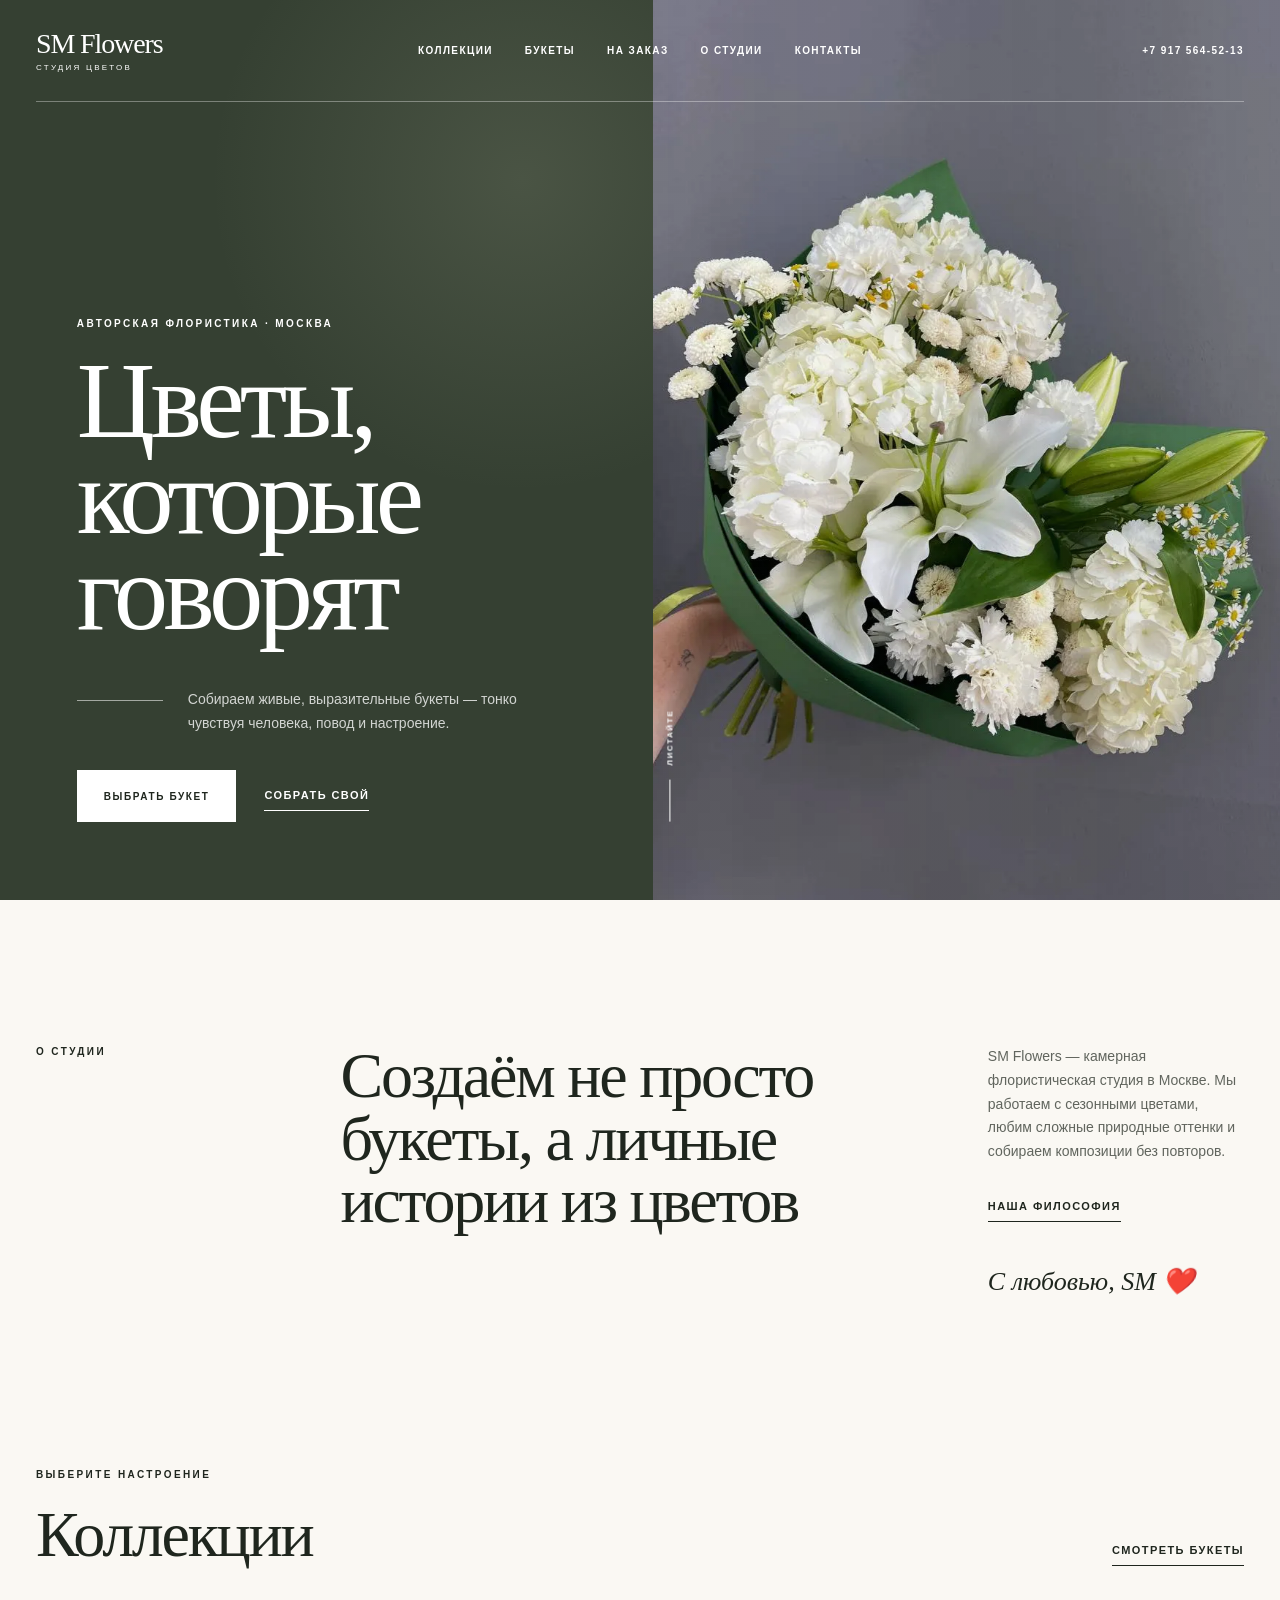
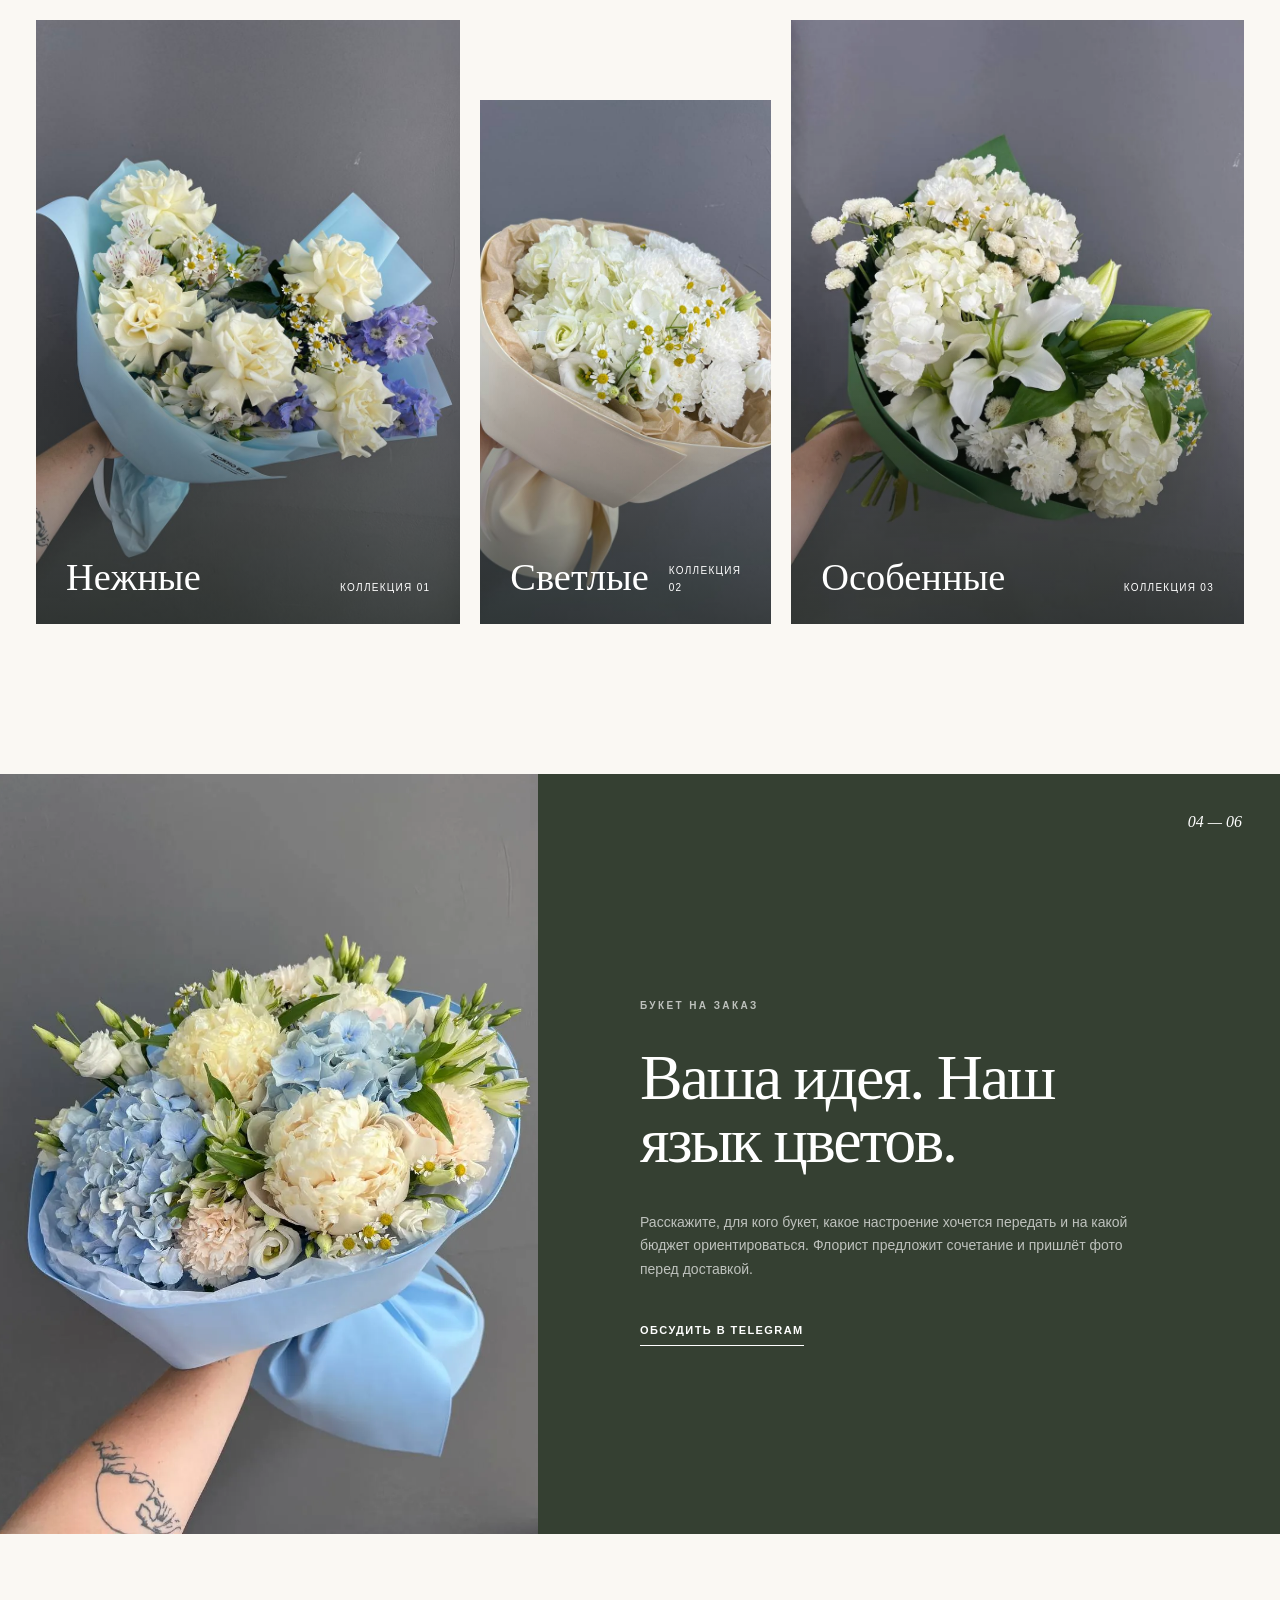
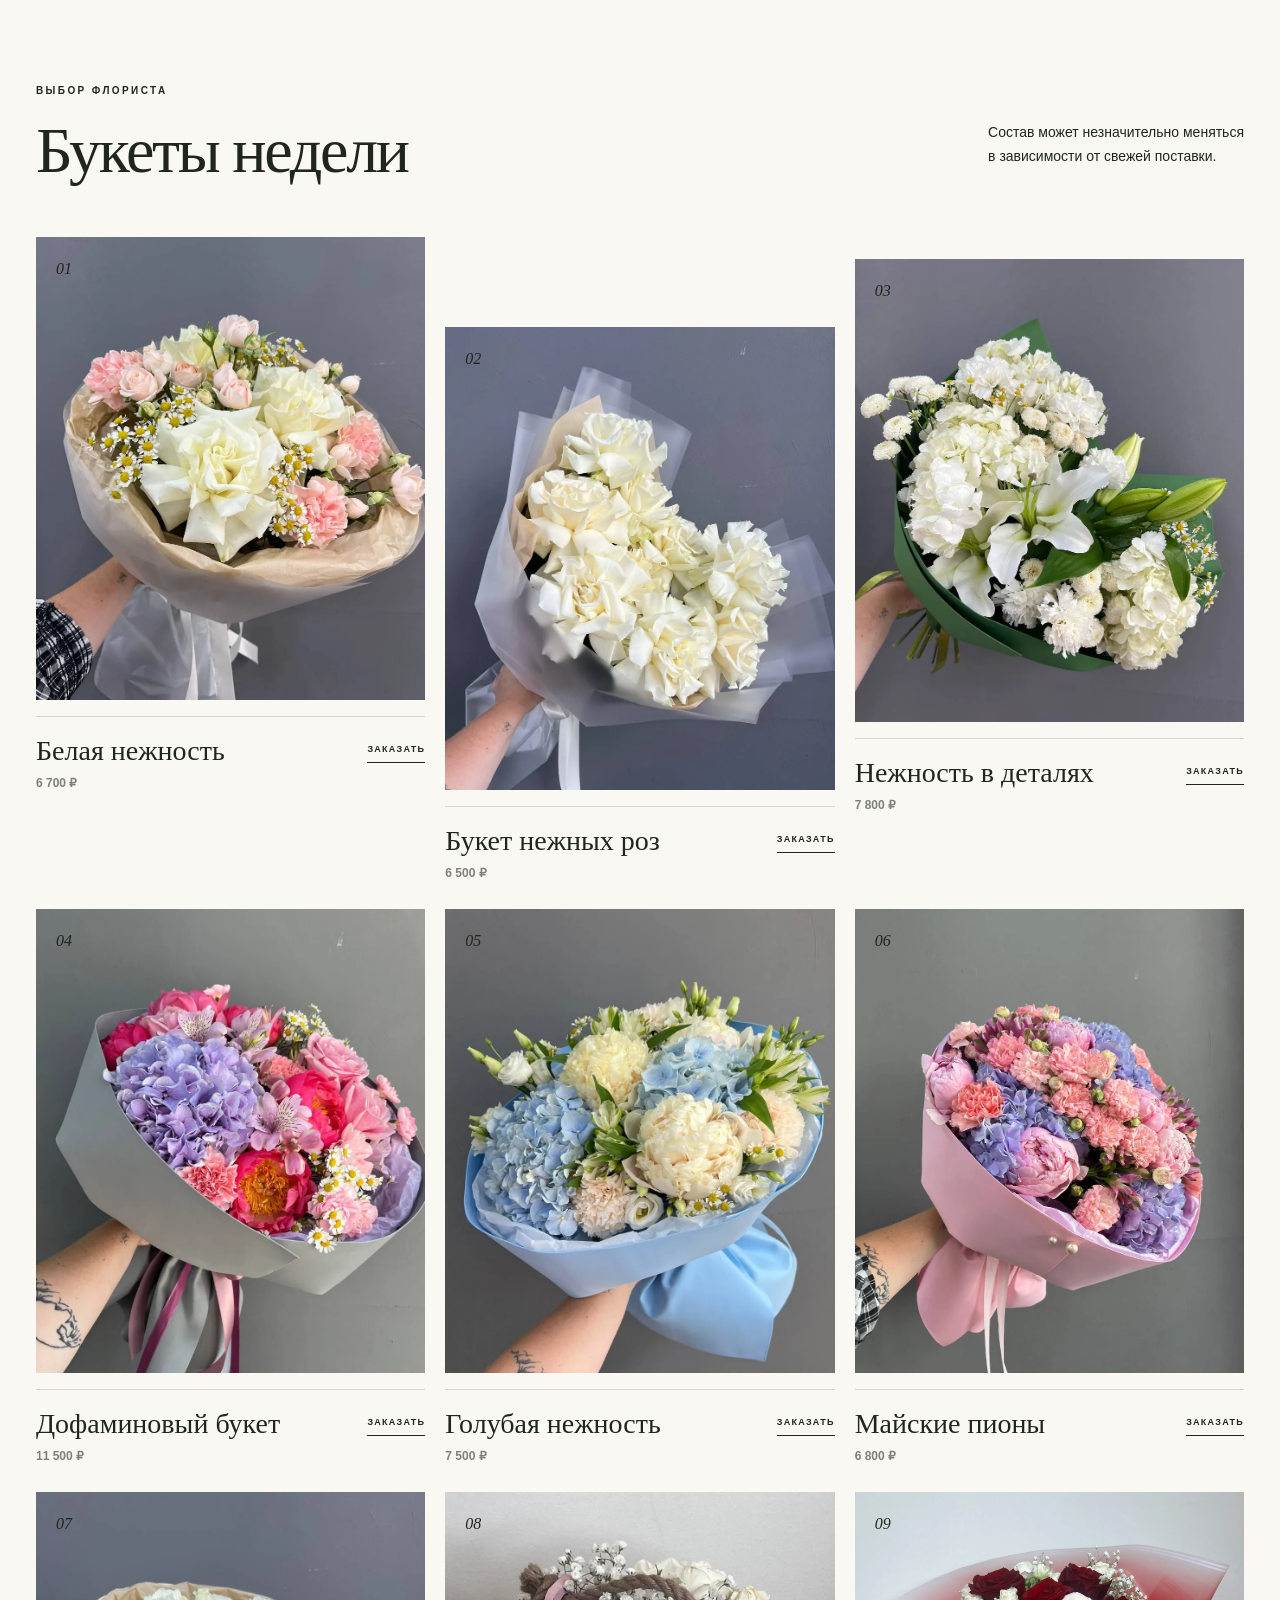
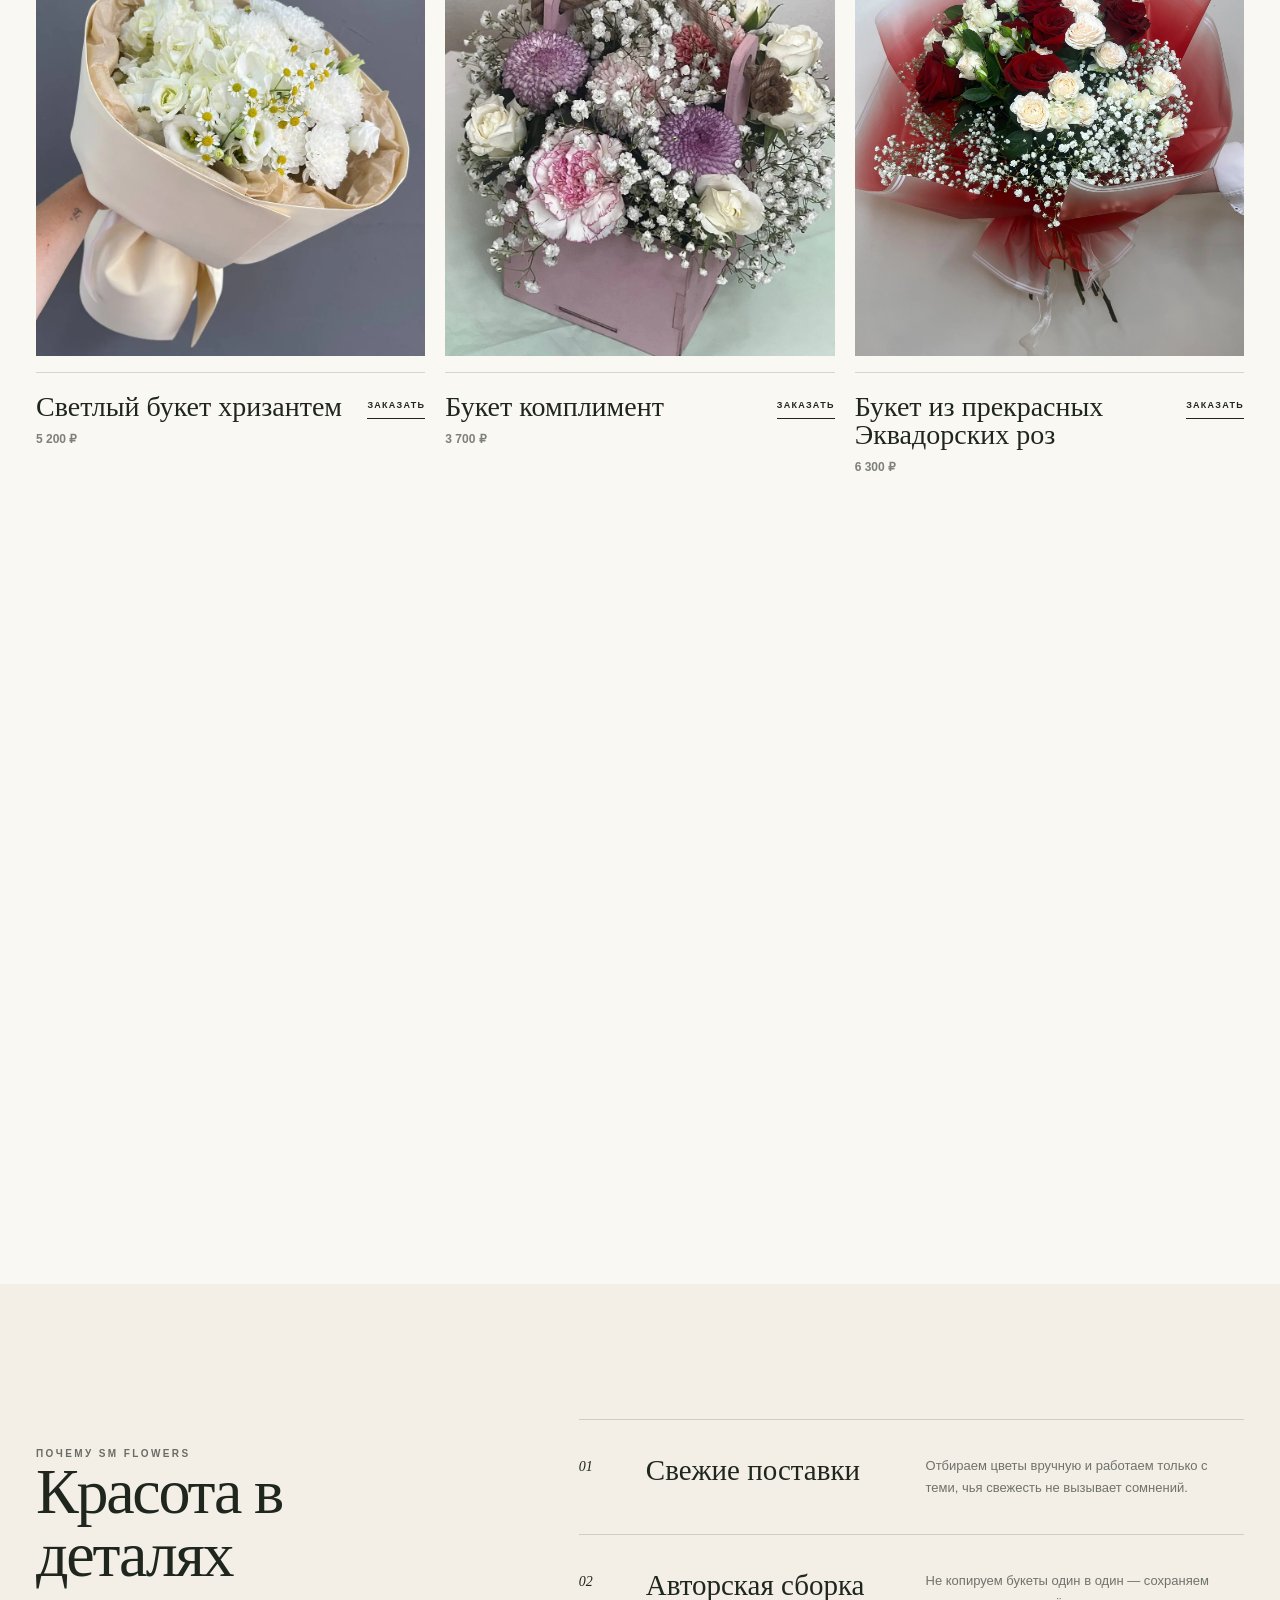
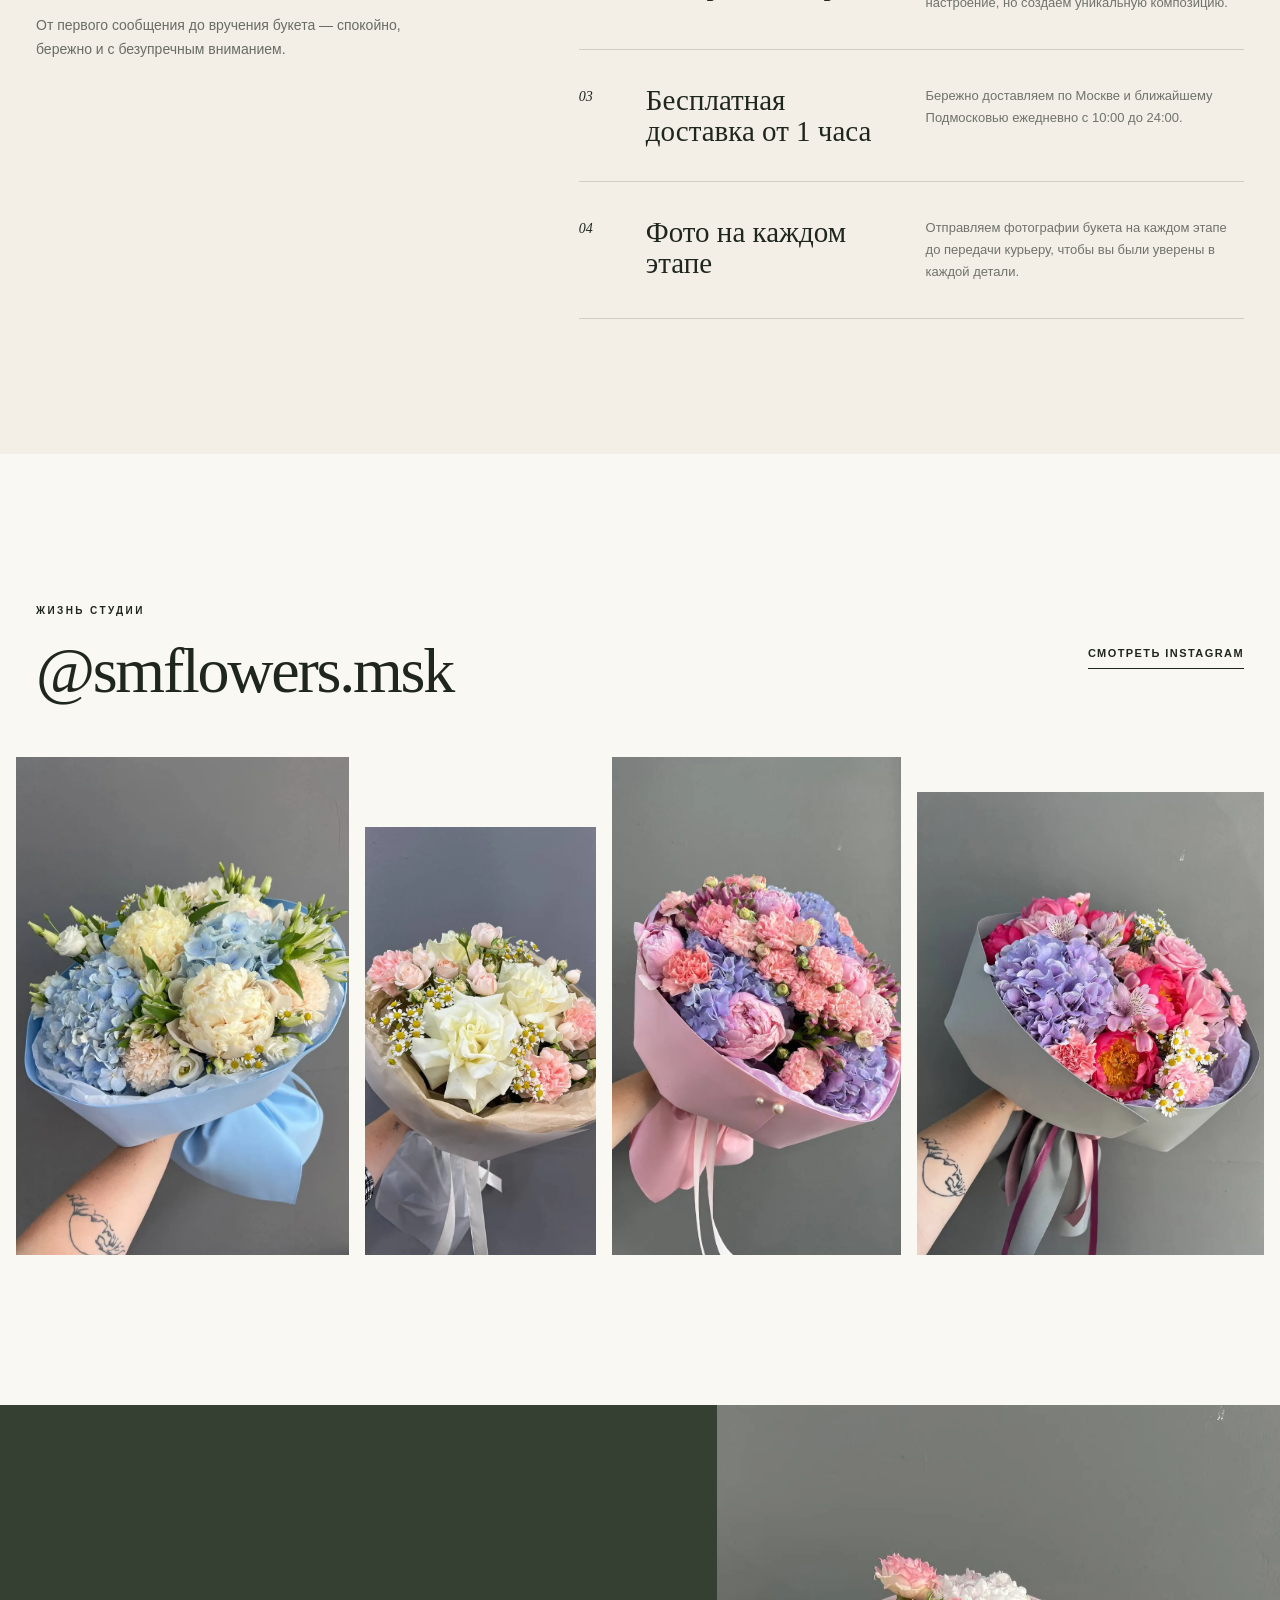
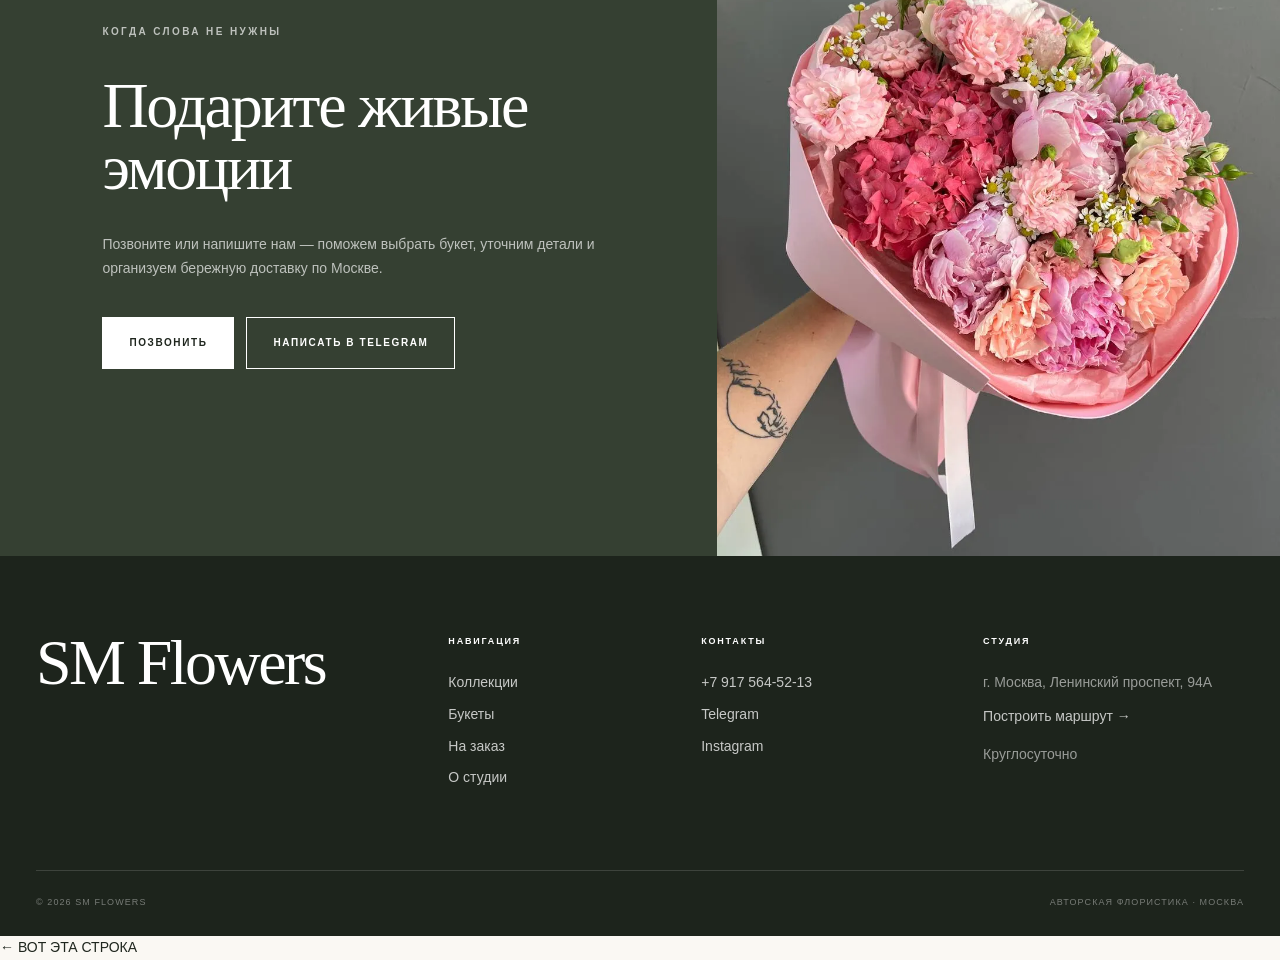
==== index.html @ 68430a7c "tg add" ====
<html lang="ru">
<head>
    <meta charset="utf-8">
    <meta name="viewport" content="width=device-width, initial-scale=1">
    <meta name="theme-color" content="#f3efe7">
    <title>SM Flowers — авторская флористика в Москве</title>
    <link rel="icon"
          href="data:image/svg+xml,%3Csvg xmlns=%27http://www.w3.org/2000/svg%27 viewBox=%270 0 64 64%27%3E%3Crect width=%2764%27 height=%2764%27 rx=%2712%27 fill=%27%23354032%27/%3E%3Ctext x=%2732%27 y=%2743%27 text-anchor=%27middle%27 font-size=%2734%27 fill=%27white%27%3ES%3C/text%3E%3C/svg%3E">
    <meta name="description"
          content="SM Flowers — студия авторской флористики в Москве. Букеты из свежих цветов, композиции на заказ и бережная доставка.">
    <style>
        :root {
            --ink: #1f261e;
            --olive: #55614c;
            --olive-dark: #354032;
            --sage: #a9af96;
            --paper: #f3efe7;
            --paper-light: #faf8f3;
            --blush: #d9c6bd;
            --line: rgba(31, 38, 30, .17);
            --serif: "Cormorant Garamond", Georgia, serif;
            --sans: "Manrope", "Helvetica Neue", sans-serif;
        }

        * {
            box-sizing: border-box
        }

        html {
            scroll-behavior: smooth
        }

        body {
            margin: 0;
            color: var(--ink);
            background: var(--paper-light);
            font: 400 14px/1.7 var(--sans);
            -webkit-font-smoothing: antialiased
        }

        body.menu-open, body.modal-open {
            overflow: hidden
        }

        img {
            display: block;
            max-width: 100%
        }

        a {
            color: inherit
        }

        button, a {
            -webkit-tap-highlight-color: transparent
        }

        button {
            font: inherit
        }

        :focus-visible {
            outline: 2px solid var(--olive);
            outline-offset: 4px
        }

        .eyebrow {
            margin: 0 0 22px;
            font-size: 10px;
            font-weight: 600;
            letter-spacing: .24em;
            line-height: 1.4;
            text-transform: uppercase
        }

        .display {
            margin: 0;
            font-family: var(--serif);
            font-size: clamp(48px, 6.5vw, 96px);
            font-weight: 400;
            letter-spacing: -.045em;
            line-height: .88
        }

        .section-title {
            margin: 0;
            font-family: var(--serif);
            font-size: clamp(42px, 5vw, 72px);
            font-weight: 400;
            letter-spacing: -.035em;
            line-height: .98
        }

        .section-title em, .display em {
            font-weight: 400
        }

        .text-link {
            display: inline-flex;
            align-items: center;
            gap: 13px;
            padding: 7px 0;
            border-bottom: 1px solid currentColor;
            font-size: 11px;
            font-weight: 600;
            letter-spacing: .13em;
            line-height: 1.4;
            text-decoration: none;
            text-transform: uppercase;
            transition: gap .25s ease, opacity .25s ease
        }

        .text-link:hover {
            gap: 19px;
            opacity: .7
        }

        .arrow {
            font-size: 16px;
            line-height: 0
        }

        .button {
            display: inline-flex;
            align-items: center;
            justify-content: center;
            min-height: 52px;
            padding: 0 26px;
            border: 1px solid var(--ink);
            border-radius: 0;
            background: var(--ink);
            color: #fff;
            font-size: 10px;
            font-weight: 600;
            letter-spacing: .16em;
            line-height: 1.3;
            text-decoration: none;
            text-transform: uppercase;
            cursor: pointer;
            transition: background .25s ease, color .25s ease, border-color .25s ease
        }

        .button:hover {
            background: transparent;
            color: var(--ink)
        }

        .button--light {
            border-color: #fff;
            background: #fff;
            color: var(--ink)
        }

        .button--light:hover {
            background: transparent;
            color: #fff
        }

        .button--outline {
            background: transparent;
            color: var(--ink)
        }

        .button--outline:hover {
            background: var(--ink);
            color: #fff
        }

        .site-header {
            position: absolute;
            top: 0;
            right: 0;
            left: 0;
            z-index: 20;
            color: #fff
        }

        .header-inner {
            display: grid;
            grid-template-columns:1fr auto 1fr;
            align-items: center;
            width: min(100% - 72px, 1440px);
            min-height: 102px;
            margin: 0 auto;
            border-bottom: 1px solid rgba(255, 255, 255, .35)
        }

        .brand {
            display: inline-flex;
            flex-direction: column;
            width: max-content;
            color: #fff;
            line-height: 1;
            text-decoration: none
        }

        .brand strong {
            font-family: var(--serif);
            font-size: 28px;
            font-weight: 500;
            letter-spacing: -.04em
        }

        .brand span {
            margin-top: 6px;
            font-size: 8px;
            font-weight: 500;
            letter-spacing: .28em;
            text-transform: uppercase
        }

        .nav-links {
            display: flex;
            align-items: center;
            gap: 32px
        }

        .nav-links a, .header-phone {
            font-size: 10px;
            font-weight: 600;
            letter-spacing: .14em;
            text-decoration: none;
            text-transform: uppercase;
            transition: opacity .2s ease
        }

        .nav-links a:hover, .header-phone:hover {
            opacity: .62
        }

        .header-phone {
            justify-self: end
        }

        .menu-toggle {
            display: none;
            justify-self: end;
            width: 38px;
            height: 38px;
            padding: 10px 4px;
            border: 0;
            background: transparent;
            color: inherit;
            cursor: pointer
        }

        .menu-toggle span {
            display: block;
            width: 29px;
            height: 1px;
            margin: 6px 0;
            background: currentColor;
            transition: transform .25s ease, opacity .25s ease
        }

        .hero {
            position: relative;
            display: grid;
            grid-template-columns:minmax(0, 1.02fr) minmax(410px, .98fr);
            min-height: min(900px, 100svh);
            overflow: hidden;
            color: #fff;
            background: var(--olive-dark)
        }

        .hero::before {
            position: absolute;
            inset: 0;
            z-index: 3;
            background: linear-gradient(90deg, rgba(24, 31, 23, .14), transparent 48%, rgba(24, 31, 23, .12));
            content: "";
            pointer-events: none
        }

        .hero-copy {
            position: relative;
            z-index: 4;
            display: flex;
            flex-direction: column;
            justify-content: flex-end;
            padding: 190px clamp(36px, 6vw, 106px) 78px;
            background: radial-gradient(circle at 80% 20%, rgba(169, 175, 150, .18), transparent 35%), var(--olive-dark)
        }

        .hero-copy .display {
            max-width: 700px;
            font-size: clamp(72px, 8.5vw, 132px)
        }

        .hero-copy .display em {
            display: block;
            margin-left: .72em
        }

        .hero-description {
            display: grid;
            grid-template-columns:86px 1fr;
            gap: 25px;
            align-items: start;
            max-width: 540px;
            margin-top: 48px
        }

        .hero-description::before {
            width: 100%;
            height: 1px;
            margin-top: 12px;
            background: rgba(255, 255, 255, .55);
            content: ""
        }

        .hero-description p {
            max-width: 380px;
            margin: 0;
            color: rgba(255, 255, 255, .78)
        }

        .hero-actions {
            display: flex;
            gap: 28px;
            align-items: center;
            margin-top: 34px
        }

        .hero-actions .text-link {
            color: #fff
        }

        .hero-visual {
            position: relative;
            min-height: 630px;
            overflow: hidden;
            background: #e8ddd1
        }

        .hero-visual img {
            width: 100%;
            height: 100%;
            object-fit: cover;
            transform: scale(1.04);
            animation: settle 1.4s cubic-bezier(.2, .7, .2, 1) both
        }

        .scroll-mark {
            position: absolute;
            bottom: 78px;
            left: 24px;
            z-index: 5;
            display: flex;
            align-items: center;
            gap: 14px;
            font-size: 8px;
            font-weight: 600;
            letter-spacing: .2em;
            text-transform: uppercase;
            transform: rotate(-90deg);
            transform-origin: left bottom
        }

        .scroll-mark::before {
            width: 42px;
            height: 1px;
            background: currentColor;
            content: ""
        }

        @keyframes settle {
            from {
                opacity: 0;
                transform: scale(1.12)
            }
            to {
                opacity: 1;
                transform: scale(1.04)
            }
        }

        .intro {
            display: grid;
            grid-template-columns:minmax(160px, .52fr) minmax(0, 1.35fr) minmax(220px, .62fr);
            gap: 7vw;
            width: min(100% - 72px, 1280px);
            margin: 0 auto;
            padding: 145px 0 155px
        }

        .intro .section-title {
            max-width: 730px
        }

        .intro-text {
            align-self: end;
            padding-bottom: 8px
        }

        .intro-text p {
            margin: 0 0 28px;
            color: rgba(31, 38, 30, .7)
        }

        .signature {
            margin-top: 38px;
            font-family: var(--serif);
            font-size: 26px;
            font-style: italic
        }

        .collections {
            padding: 0 0 150px
        }

        .section-heading {
            display: flex;
            align-items: end;
            justify-content: space-between;
            gap: 30px;
            width: min(100% - 72px, 1440px);
            margin: 0 auto 54px
        }

        .collection-grid {
            display: grid;
            grid-template-columns:1.05fr .72fr 1.12fr;
            gap: 20px;
            width: min(100% - 72px, 1440px);
            margin: 0 auto
        }

        .collection-card {
            position: relative;
            min-height: 560px;
            overflow: hidden;
            color: #fff;
            text-decoration: none;
            background: var(--sage)
        }

        .collection-card:nth-child(2) {
            min-height: 480px;
            margin-top: 80px
        }

        .collection-card img {
            width: 100%;
            height: 100%;
            object-fit: cover;
            transition: transform .7s cubic-bezier(.2, .7, .2, 1)
        }

        .collection-card::after {
            position: absolute;
            inset: 0;
            background: linear-gradient(180deg, transparent 47%, rgba(24, 31, 23, .62));
            content: ""
        }

        .collection-card:hover img {
            transform: scale(1.035)
        }

        .collection-meta {
            position: absolute;
            right: 30px;
            bottom: 28px;
            left: 30px;
            z-index: 2;
            display: flex;
            align-items: end;
            justify-content: space-between;
            gap: 20px
        }

        .collection-meta h3 {
            margin: 0;
            font-family: var(--serif);
            font-size: clamp(30px, 3vw, 46px);
            font-weight: 400;
            line-height: .95
        }

        .collection-meta span {
            font-size: 10px;
            letter-spacing: .13em;
            text-transform: uppercase
        }

        .statement {
            position: relative;
            display: grid;
            grid-template-columns:.84fr 1.16fr;
            min-height: 760px;
            color: #fff;
            background: var(--olive-dark)
        }

        .statement-art {
            min-height: 600px;
            overflow: hidden;
            background: #eee7de
        }

        .statement-art img {
            width: 100%;
            height: 100%;
            object-fit: cover
        }

        .statement-copy {
            display: flex;
            flex-direction: column;
            justify-content: center;
            padding: 90px clamp(38px, 8vw, 140px)
        }

        .statement-copy .section-title {
            max-width: 660px
        }

        .statement-copy p {
            max-width: 510px;
            margin: 38px 0 34px;
            color: rgba(255, 255, 255, .68)
        }

        .statement-copy .text-link {
            width: max-content;
            color: #fff
        }

        .statement-index {
            position: absolute;
            top: 34px;
            right: 38px;
            font-family: var(--serif);
            font-size: 16px;
            font-style: italic
        }

        .products {
            padding: 150px 0
        }

        .product-grid {
            display: grid;
            grid-template-columns:repeat(12, 1fr);
            gap: 26px 20px;
            width: min(100% - 72px, 1440px);
            margin: 0 auto
        }

        .product {
            grid-column: span 4
        }

        .product:nth-child(2) {
            margin-top: 90px
        }

        .product:nth-child(3) {
            margin-top: 22px
        }

        .product-image {
            position: relative;
            aspect-ratio: .84;
            overflow: hidden;
            background: #ece7df
        }

        .product-image img {
            width: 100%;
            height: 100%;
            object-fit: cover;
            transition: transform .6s cubic-bezier(.2, .7, .2, 1)
        }

        .product:hover .product-image img {
            transform: scale(1.025)
        }

        .product-number {
            position: absolute;
            top: 18px;
            left: 20px;
            font-family: var(--serif);
            font-size: 16px;
            font-style: italic
        }

        .product-info {
            display: grid;
            grid-template-columns:1fr auto;
            gap: 15px;
            align-items: start;
            padding-top: 20px;
            border-top: 1px solid var(--line);
            margin-top: 16px
        }

        .product-info h3 {
            margin: 0 0 5px;
            font: 400 28px/1 var(--serif)
        }

        .product-info p {
            margin: 0;
            color: rgba(31, 38, 30, .57);
            font-size: 12px
        }

        .order-button {
            padding: 5px 0;
            border: 0;
            border-bottom: 1px solid currentColor;
            background: transparent;
            color: var(--ink);
            font-size: 9px;
            font-weight: 600;
            letter-spacing: .14em;
            text-transform: uppercase;
            cursor: pointer
        }

        .values {
            padding: 135px 0;
            background: var(--paper)
        }

        .values-inner {
            display: grid;
            grid-template-columns:.9fr 1.4fr;
            gap: 9vw;
            width: min(100% - 72px, 1280px);
            margin: 0 auto
        }

        .values-intro {
            position: sticky;
            top: 130px;
            align-self: start
        }

        .values-intro p {
            max-width: 420px;
            margin: 28px 0 0;
            color: rgba(31, 38, 30, .65)
        }

        .value-list {
            border-top: 1px solid var(--line)
        }

        .value-item {
            display: grid;
            grid-template-columns:42px 1fr 1.25fr;
            gap: 25px;
            padding: 35px 0;
            border-bottom: 1px solid var(--line)
        }

        .value-item span {
            font-family: var(--serif);
            font-style: italic
        }

        .value-item h3 {
            margin: 0;
            font: 400 29px/1.05 var(--serif)
        }

        .value-item p {
            margin: 0;
            color: rgba(31, 38, 30, .62);
            font-size: 13px
        }

        .gallery {
            padding: 150px 0;
            overflow: hidden
        }

        .gallery .section-heading {
            align-items: center
        }

        .gallery-track {
            display: grid;
            grid-template-columns:1.15fr .8fr 1fr 1.2fr;
            gap: 16px;
            width: min(100% - 32px, 1600px);
            margin: 0 auto
        }

        .gallery-item {
            position: relative;
            min-height: 390px;
            overflow: hidden;
            background: #eee9e1
        }

        .gallery-item:nth-child(2) {
            min-height: 320px;
            margin-top: 70px
        }

        .gallery-item:nth-child(3) {
            min-height: 460px
        }

        .gallery-item:nth-child(4) {
            min-height: 350px;
            margin-top: 35px
        }

        .gallery-item img {
            width: 100%;
            height: 100%;
            object-fit: cover;
            transition: transform .6s ease
        }

        .gallery-item:hover img {
            transform: scale(1.035)
        }

        .final-cta {
            display: grid;
            grid-template-columns:1.12fr .88fr;
            min-height: 680px;
            color: #fff;
            background: var(--olive-dark)
        }

        .final-copy {
            display: flex;
            flex-direction: column;
            justify-content: center;
            padding: 100px clamp(38px, 8vw, 132px)
        }

        .final-copy p {
            max-width: 500px;
            margin: 33px 0 36px;
            color: rgba(255, 255, 255, .68)
        }

        .final-actions {
            display: flex;
            gap: 12px;
            flex-wrap: wrap
        }

        .final-art {
            overflow: hidden;
            background: #e8ddd3
        }

        .final-art img {
            width: 100%;
            height: 100%;
            object-fit: cover
        }

        .site-footer {
            padding: 78px 0 26px;
            background: #1d241c;
            color: #fff
        }

        .footer-grid {
            display: grid;
            grid-template-columns:1.25fr .7fr .8fr .9fr;
            gap: 50px;
            width: min(100% - 72px, 1440px);
            margin: 0 auto 72px
        }

        .footer-brand {
            font: 400 clamp(44px, 5vw, 68px)/.9 var(--serif);
            letter-spacing: -.04em
        }

        .footer-column h3 {
            margin: 0 0 22px;
            font-size: 9px;
            letter-spacing: .2em;
            text-transform: uppercase
        }

        .footer-column p {
            margin: 0;
            color: rgba(255, 255, 255, .55)
        }

        .footer-column a {
            display: block;
            width: max-content;
            margin: 8px 0;
            color: rgba(255, 255, 255, .75);
            text-decoration: none
        }

        .footer-column a:hover {
            color: #fff
        }

        .footer-bottom {
            display: flex;
            justify-content: space-between;
            gap: 20px;
            width: min(100% - 72px, 1440px);
            margin: 0 auto;
            padding-top: 24px;
            border-top: 1px solid rgba(255, 255, 255, .14);
            color: rgba(255, 255, 255, .4);
            font-size: 9px;
            letter-spacing: .12em;
            text-transform: uppercase
        }

        .modal {
            position: fixed;
            inset: 0;
            z-index: 50;
            display: grid;
            place-items: center;
            padding: 20px;
            background: rgba(20, 25, 19, .68);
            backdrop-filter: blur(8px);
            opacity: 0;
            visibility: hidden;
            pointer-events: none;
            transition: opacity .25s ease
        }

        .modal.open {
            opacity: 1;
            visibility: visible;
            pointer-events: auto
        }

        .modal-box {
            position: relative;
            width: min(100%, 520px);
            padding: 58px;
            background: var(--paper-light);
            transform: translateY(16px);
            transition: transform .3s ease
        }

        .modal.open .modal-box {
            transform: translateY(0)
        }

        .modal-box h2 {
            margin: 0 0 20px;
            font: 400 48px/.95 var(--serif)
        }

        .modal-box p {
            color: rgba(31, 38, 30, .66)
        }

        .modal-box .selected {
            margin: 24px 0;
            color: var(--ink);
            font-family: var(--serif);
            font-size: 24px;
            font-style: italic
        }

        .modal-actions {
            display: flex;
            gap: 10px;
            margin-top: 30px
        }

        .modal-close {
            position: absolute;
            top: 18px;
            right: 18px;
            width: 38px;
            height: 38px;
            padding: 0;
            border: 0;
            background: transparent;
            color: var(--ink);
            font-size: 28px;
            font-weight: 300;
            cursor: pointer
        }

        [data-reveal] {
            opacity: 0;
            transform: translateY(24px);
            transition: opacity .8s ease, transform .8s ease
        }

        [data-reveal].visible {
            opacity: 1;
            transform: none
        }

        @media (max-width: 1050px) {
            .header-inner {
                width: min(100% - 40px, 1440px)
            }

            .nav-links {
                gap: 18px
            }

            .nav-links a:nth-child(3) {
                display: none
            }

            .hero {
                grid-template-columns:1fr 46%
            }

            .hero-copy {
                padding-right: 40px;
                padding-left: 44px
            }

            .intro {
                grid-template-columns:.35fr 1.3fr .6fr;
                gap: 5vw;
                width: min(100% - 48px, 1280px)
            }

            .collection-grid, .section-heading, .product-grid {
                width: min(100% - 48px, 1440px)
            }

            .statement-copy {
                padding: 70px 55px
            }

            .values-inner {
                width: min(100% - 48px, 1280px);
                gap: 6vw
            }

            .value-item {
                grid-template-columns:32px 1fr
            }

            .value-item p {
                grid-column: 2
            }

            .footer-grid, .footer-bottom {
                width: min(100% - 48px, 1440px)
            }
        }

        @media (max-width: 760px) {
            .eyebrow {
                margin-bottom: 16px
            }

            .section-title {
                font-size: clamp(42px, 13vw, 58px)
            }

            .site-header {
                position: absolute
            }

            .header-inner {
                grid-template-columns:1fr auto;
                width: calc(100% - 36px);
                min-height: 78px
            }

            .brand strong {
                font-size: 23px
            }

            .brand span {
                font-size: 6px
            }

            .menu-toggle {
                display: block
            }

            .header-phone {
                display: none
            }

            .nav-links {
                position: fixed;
                inset: 0;
                z-index: 21;
                display: flex;
                flex-direction: column;
                align-items: flex-start;
                justify-content: center;
                gap: 24px;
                padding: 90px 28px 40px;
                background: var(--olive-dark);
                opacity: 0;
                visibility: hidden;
                pointer-events: none;
                transition: opacity .25s ease
            }

            .nav-links a, .nav-links a:nth-child(3) {
                display: block;
                font: 400 42px/1 var(--serif);
                letter-spacing: -.02em;
                text-transform: none
            }

            .menu-open .nav-links {
                opacity: 1;
                visibility: visible;
                pointer-events: auto
            }

            .menu-open .menu-toggle {
                position: relative;
                z-index: 22
            }

            .menu-open .menu-toggle span:first-child {
                transform: translateY(3.5px) rotate(45deg)
            }

            .menu-open .menu-toggle span:last-child {
                transform: translateY(-3.5px) rotate(-45deg)
            }

            .hero {
                display: flex;
                flex-direction: column;
                min-height: 100svh
            }

            .hero-visual {
                order: -1;
                height: 52svh;
                min-height: 390px
            }

            .hero-copy {
                flex: 1;
                justify-content: center;
                padding: 58px 24px 46px
            }

            .hero-copy .eyebrow {
                display: none
            }

            .hero-copy .display {
                font-size: clamp(62px, 21vw, 86px);
                line-height: .83
            }

            .hero-copy .display em {
                margin-left: .4em
            }

            .hero-description {
                grid-template-columns:46px 1fr;
                gap: 15px;
                margin-top: 30px
            }

            .hero-description p {
                font-size: 12px
            }

            .hero-actions {
                margin-top: 26px
            }

            .hero-actions .button {
                min-height: 48px;
                padding: 0 20px
            }

            .hero-actions .text-link {
                display: none
            }

            .scroll-mark {
                display: none
            }

            .intro {
                display: block;
                width: calc(100% - 40px);
                padding: 92px 0 100px
            }

            .intro .eyebrow {
                margin-bottom: 28px
            }

            .intro-text {
                margin-top: 38px;
                padding-left: 15vw
            }

            .signature {
                margin-top: 28px
            }

            .collections {
                padding-bottom: 100px
            }

            .section-heading {
                display: block;
                width: calc(100% - 40px);
                margin-bottom: 34px
            }

            .section-heading .text-link {
                margin-top: 22px
            }

            .collection-grid {
                display: flex;
                gap: 12px;
                width: 100%;
                padding: 0 20px;
                overflow-x: auto;
                scroll-snap-type: x mandatory;
                scrollbar-width: none
            }

            .collection-grid::-webkit-scrollbar {
                display: none
            }

            .collection-card, .collection-card:nth-child(2) {
                flex: 0 0 82vw;
                min-height: 470px;
                margin-top: 0;
                scroll-snap-align: center
            }

            .collection-meta {
                right: 22px;
                bottom: 22px;
                left: 22px
            }

            .statement {
                display: flex;
                flex-direction: column;
                min-height: auto
            }

            .statement-art {
                min-height: 470px
            }

            .statement-copy {
                padding: 76px 24px 82px
            }

            .statement-copy p {
                margin: 28px 0;
                font-size: 13px
            }

            .statement-index {
                top: 18px;
                right: 20px
            }

            .products {
                padding: 98px 0
            }

            .product-grid {
                display: block;
                width: calc(100% - 40px)
            }

            .product, .product:nth-child(2), .product:nth-child(3) {
                margin: 0 0 58px
            }

            .product:last-child {
                margin-bottom: 0
            }

            .product:nth-child(even) {
                margin-left: 12vw
            }

            .product-image {
                aspect-ratio: .9
            }

            .values {
                padding: 88px 0
            }

            .values-inner {
                display: block;
                width: calc(100% - 40px)
            }

            .values-intro {
                position: static
            }

            .values-intro p {
                margin: 24px 0 48px
            }

            .value-item {
                grid-template-columns:30px 1fr;
                gap: 10px 14px;
                padding: 26px 0
            }

            .value-item h3 {
                font-size: 26px
            }

            .value-item p {
                grid-column: 2
            }

            .gallery {
                padding: 96px 0
            }

            .gallery-track {
                display: flex;
                gap: 12px;
                width: 100%;
                padding: 0 20px;
                overflow-x: auto;
                scroll-snap-type: x mandatory;
                scrollbar-width: none
            }

            .gallery-track::-webkit-scrollbar {
                display: none
            }

            .gallery-item, .gallery-item:nth-child(2), .gallery-item:nth-child(3), .gallery-item:nth-child(4) {
                flex: 0 0 74vw;
                min-height: 390px;
                margin-top: 0;
                scroll-snap-align: center
            }

            .final-cta {
                display: flex;
                flex-direction: column;
                min-height: auto
            }

            .final-art {
                order: -1;
                min-height: 430px
            }

            .final-copy {
                padding: 76px 24px 84px
            }

            .final-copy p {
                margin: 26px 0 30px
            }

            .final-actions .button {
                width: 100%
            }

            .site-footer {
                padding-top: 64px
            }

            .footer-grid {
                grid-template-columns:1fr 1fr;
                gap: 45px 24px;
                width: calc(100% - 40px);
                margin-bottom: 58px
            }

            .footer-brand {
                grid-column: 1/-1;
                margin-bottom: 12px
            }

            .footer-column:last-child {
                grid-column: 1/-1
            }

            .footer-bottom {
                display: block;
                width: calc(100% - 40px)
            }

            .footer-bottom span {
                display: block;
                margin: 7px 0
            }

            .modal-box {
                padding: 52px 24px 30px
            }

            .modal-box h2 {
                font-size: 42px
            }

            .modal-actions {
                flex-direction: column
            }
        }

        @media (prefers-reduced-motion: reduce) {
            html {
                scroll-behavior: auto
            }

            *, *::before, *::after {
                animation-duration: .01ms !important;
                animation-iteration-count: 1 !important;
                transition-duration: .01ms !important
            }

            [data-reveal] {
                opacity: 1;
                transform: none
            }
        }
    </style>
</head>
<body>
<header class="site-header">
  <div class="header-inner">
    <a class="brand" href="#top" aria-label="SM Flowers — на главную"><strong>SM Flowers</strong><span>Студия цветов</span></a>
    <nav class="nav-links" id="main-nav" aria-label="Основная навигация"><a href="#catalog">Коллекции</a><a href="#bouquets">Букеты</a><a href="#custom">На заказ</a><a href="#about">О студии</a><a href="#contacts">Контакты</a></nav>
    <a class="header-phone" href="tel:+79175645213">+7 917 564-52-13</a>
    <button class="menu-toggle" type="button" aria-label="Открыть меню" aria-controls="main-nav" aria-expanded="false"><span></span><span></span></button>
  </div>
</header>
<main id="top">
  <section class="hero" aria-labelledby="hero-title">
    <div class="hero-copy">
      <p class="eyebrow">Авторская флористика · Москва</p>
      <h1 class="display" id="hero-title">Цветы, которые говорят</h1>
      <div class="hero-description"><p>Собираем живые, выразительные букеты — тонко чувствуя человека, повод и настроение.</p></div>
      <div class="hero-actions"><a class="button button--light" href="#bouquets">Выбрать букет</a><a class="text-link" href="#custom">Собрать свой</a></div>
    </div>
    <div class="hero-visual"><img src="assets/uploads/hero.jpg" alt="Авторский букет SM Flowers"><span class="scroll-mark">Листайте</span></div>
  </section>

  <section class="intro" id="about" data-reveal>
    <div><p class="eyebrow">О студии</p></div>
    <div><h2 class="section-title">Создаём не просто букеты, а личные истории из цветов</h2></div>
    <div class="intro-text">
      <p>SM Flowers — камерная флористическая студия в Москве. Мы работаем с сезонными цветами, любим сложные природные оттенки и собираем композиции без повторов.</p>
      <a class="text-link" href="#values">Наша философия</a>
      <div class="signature">С любовью, SM ❤️</div>
    </div>
  </section>

  <section class="collections" id="catalog" aria-labelledby="collections-title">
    <div class="section-heading" data-reveal>
      <div><p class="eyebrow">Выберите настроение</p><h2 class="section-title" id="collections-title">Коллекции</h2></div>
      <a class="text-link" href="#bouquets">Смотреть букеты</a>
    </div>
    <div class="collection-grid">
      <a class="collection-card" href="#bouquets" data-reveal aria-label="Открыть коллекцию Нежные"><img src="assets/uploads/collection-1.jpg" alt="Нежная коллекция букетов"><div class="collection-meta"><h3>Нежные</h3><span>коллекция 01</span></div></a>
      <a class="collection-card" href="#bouquets" data-reveal aria-label="Открыть коллекцию Светлые"><img src="assets/uploads/collection-2.jpg" alt="Светлая коллекция букетов"><div class="collection-meta"><h3>Светлые</h3><span>коллекция 02</span></div></a>
      <a class="collection-card" href="#bouquets" data-reveal aria-label="Открыть коллекцию Особенные"><img src="assets/uploads/collection-3.jpg" alt="Авторская коллекция букетов"><div class="collection-meta"><h3>Особенные</h3><span>коллекция 03</span></div></a>
    </div>
  </section>

  <section class="statement" id="custom" aria-labelledby="custom-title">
    <div class="statement-art"><img src="assets/uploads/statement.jpg" alt="Букет, созданный на заказ"></div>
    <div class="statement-copy" data-reveal>
      <span class="statement-index">04 — 06</span>
      <p class="eyebrow">Букет на заказ</p>
      <h2 class="section-title" id="custom-title">Ваша идея. Наш язык цветов.</h2>
      <p>Расскажите, для кого букет, какое настроение хочется передать и на какой бюджет ориентироваться. Флорист предложит сочетание и пришлёт фото перед доставкой.</p>
      <a class="text-link" href="https://t.me/smflowersmsk" target="_blank" rel="noopener">Обсудить в Telegram</a>
    </div>
  </section>

  <section class="products" id="bouquets" aria-labelledby="products-title">
    <div class="section-heading" data-reveal>
      <div><p class="eyebrow">Выбор флориста</p><h2 class="section-title" id="products-title">Букеты недели</h2></div>
      <p>Состав может незначительно меняться<br>в зависимости от свежей поставки.</p>
    </div>
    <div class="product-grid" id="product-grid"></div>
  </section>

  <section class="values" id="values" aria-labelledby="values-title">
    <div class="values-inner">
      <div class="values-intro" data-reveal>
        <p class="eyebrow">Почему SM Flowers</p>
        <h2 class="section-title" id="values-title">Красота в деталях</h2>
        <p>От первого сообщения до вручения букета — спокойно, бережно и с безупречным вниманием.</p>
      </div>
      <div class="value-list">
        <article class="value-item" data-reveal><span>01</span><h3>Свежие поставки</h3><p>Отбираем цветы вручную и работаем только с теми, чья свежесть не вызывает сомнений.</p></article>
        <article class="value-item" data-reveal><span>02</span><h3>Авторская сборка</h3><p>Не копируем букеты один в один — сохраняем настроение, но создаём уникальную композицию.</p></article>
        <article class="value-item" data-reveal><span>03</span><h3>Бесплатная доставка от 1 часа</h3><p>Бережно доставляем по Москве и ближайшему Подмосковью ежедневно с 10:00 до 24:00.</p></article>
        <article class="value-item" data-reveal><span>04</span><h3>Фото на каждом этапе</h3><p>Отправляем фотографии букета на каждом этапе до передачи курьеру, чтобы вы были уверены в каждой детали.</p></article>
      </div>
    </div>
  </section>

  <section class="gallery" aria-labelledby="gallery-title">
    <div class="section-heading" data-reveal>
      <div><p class="eyebrow">Жизнь студии</p><h2 class="section-title" id="gallery-title">@smflowers.msk</h2></div>
      <a class="text-link" href="https://www.instagram.com/smflowers.msk/" target="_blank" rel="noopener">Смотреть Instagram</a>
    </div>
    <div class="gallery-track">
      <div class="gallery-item"><img src="assets/uploads/gallery-1.jpg" alt="Цветочная композиция в студии"></div>
      <div class="gallery-item"><img src="assets/uploads/gallery-2.jpg" alt="Авторский букет SM Flowers"></div>
      <div class="gallery-item"><img src="assets/uploads/gallery-3.jpg" alt="Розовая цветочная композиция"></div>
      <div class="gallery-item"><img src="assets/uploads/gallery-4.jpg" alt="Нежный букет SM Flowers"></div>
    </div>
  </section>

  <section class="final-cta" id="delivery" aria-labelledby="final-title">
    <div class="final-copy" data-reveal>
      <p class="eyebrow">Когда слова не нужны</p>
      <h2 class="section-title" id="final-title">Подарите живые эмоции</h2>
      <p>Позвоните или напишите нам — поможем выбрать букет, уточним детали и организуем бережную доставку по Москве.</p>
      <div class="final-actions"><a class="button button--light" href="tel:+79175645213">Позвонить</a><a class="button button--outline" style="border-color:#fff;color:#fff" href="https://t.me/smflowersmsk" target="_blank" rel="noopener">Написать в Telegram</a></div>
    </div>
    <div class="final-art"><img src="assets/uploads/final.jpg" alt="Букет для особенного повода"></div>
  </section>
</main>

<footer class="site-footer" id="contacts">
  <div class="footer-grid">
    <div class="footer-brand">SM Flowers</div>
    <div class="footer-column"><h3>Навигация</h3><a href="#catalog">Коллекции</a><a href="#bouquets">Букеты</a><a href="#custom">На заказ</a><a href="#about">О студии</a></div>
    <div class="footer-column"><h3>Контакты</h3><a href="tel:+79175645213">+7 917 564-52-13</a><a href="https://t.me/smflowersmsk" target="_blank" rel="noopener">Telegram</a><a href="https://www.instagram.com/smflowers.msk/" target="_blank" rel="noopener">Instagram</a></div>
    <div class="footer-column"><h3>Студия</h3>
      <p>г. Москва, Ленинский проспект, 94А</p>
      <a class="sm-studio-route-link" target="_blank" rel="noopener" href="https://yandex.ru/maps/?text=%D0%B3.%20%D0%9C%D0%BE%D1%81%D0%BA%D0%B2%D0%B0%2C%20%D0%9B%D0%B5%D0%BD%D0%B8%D0%BD%D1%81%D0%BA%D0%B8%D0%B9%20%D0%BF%D1%80%D0%BE%D1%81%D0%BF%D0%B5%D0%BA%D1%82%2C%2094%D0%90" style="margin-top:10px;">Построить маршрут →</a>
      <p style="margin-top:14px">Круглосуточно</p>
    </div>
  </div>
  <div class="footer-bottom"><span>© 2026 SM Flowers</span><span>Авторская флористика · Москва</span></div>
</footer>

<div class="modal" id="order-modal" role="dialog" aria-modal="true" aria-labelledby="modal-title" aria-hidden="true">
  <div class="modal-box">
    <button class="modal-close" type="button" aria-label="Закрыть">×</button>
    <p class="eyebrow">Персональный заказ</p>
    <h2 id="modal-title">Заказать букет</h2>
    <p class="selected" id="selected-bouquet"></p>
    <p>Менеджер уточнит актуальный состав, стоимость и удобное время доставки.</p>
    <div class="modal-actions">
      <form id="public-order-form" style="display:grid;gap:14px;text-align:left;width:100%">
        <input type="hidden" name="form-name" value="orders">
  <input type="hidden" name="bot-field" style="display:none">
        <div id="order-summary"></div>
        <label>Имя<input name="name" required></label>
        <label>Телефон<input name="phone" required></label>
        <label>Email<input name="email" type="email"></label>
        <label>Telegram для связи<input name="telegram" type="text" placeholder="@username" autocomplete="off"></label>
        <label>Адрес доставки<input name="address"></label>
        <div style="display:grid;grid-template-columns:1fr 1fr;gap:10px"><label>Дата<input name="date" type="date"></label><label>Время<input name="time" placeholder="18:00–20:00"></label></div>
        <label>Комментарий<textarea name="comment" rows="3"></textarea></label>
        <button class="button" type="submit">Оформить заказ</button>
        <div id="public-order-msg" aria-live="polite"></div>
      </form>
    </div>
  </div>
</div>

<script>
  const body = document.body, menuToggle = document.querySelector('.menu-toggle'),
    navLinks = document.querySelectorAll('.nav-links a'), modal = document.getElementById('order-modal'),
    modalClose = modal.querySelector('.modal-close'), selectedBouquet = document.getElementById('selected-bouquet'),
    orderSummary = document.getElementById('order-summary');
  let lastFocusedElement, lastPrice = '';

  function closeMenu(){ body.classList.remove('menu-open'); menuToggle.setAttribute('aria-expanded','false'); menuToggle.setAttribute('aria-label','Открыть меню'); }
  menuToggle.addEventListener('click', () => {
    const isOpen = body.classList.toggle('menu-open');
    menuToggle.setAttribute('aria-expanded', String(isOpen));
    menuToggle.setAttribute('aria-label', isOpen ? 'Закрыть меню' : 'Открыть меню');
  });
  navLinks.forEach(link => link.addEventListener('click', closeMenu));

  function openOrder(name, price){
    lastFocusedElement = document.activeElement;
    lastPrice = price || '';
    selectedBouquet.textContent = 'Вы выбрали: «' + name + '»';
    orderSummary.innerHTML = '<strong>' + name + '</strong>' + (price ? ' · ' + Number(price).toLocaleString('ru-RU') + ' ₽' : '');
    modal.classList.add('open');
    modal.setAttribute('aria-hidden','false');
    body.classList.add('modal-open');
    modalClose.focus();
  }
  function closeOrder(){
    modal.classList.remove('open');
    modal.setAttribute('aria-hidden','true');
    body.classList.remove('modal-open');
    if (lastFocusedElement) lastFocusedElement.focus();
  }
  modalClose.addEventListener('click', closeOrder);
  modal.addEventListener('click', e => { if (e.target === modal) closeOrder(); });
  document.addEventListener('keydown', e => {
    if (e.key === 'Escape') { if (modal.classList.contains('open')) closeOrder(); if (body.classList.contains('menu-open')) closeMenu(); }
  });

  function initReveal(scope){
    const els = (scope || document).querySelectorAll('[data-reveal]:not(.visible)');
    if ('IntersectionObserver' in window) {
      const ro = new IntersectionObserver(es => es.forEach(en => { if (en.isIntersecting) { en.target.classList.add('visible'); ro.unobserve(en.target); } }), {threshold:.12});
      els.forEach(el => ro.observe(el));
    } else els.forEach(el => el.classList.add('visible'));
  }
  initReveal();

  async function loadProducts(){
    const grid = document.getElementById('product-grid');
    if (!grid) return;
    try {
      const res = await fetch('content/products.json');
      const json = await res.json();
      const products = (json.products || []).filter(p => p.active !== false);
      if (!products.length) { grid.innerHTML = '<p style="grid-column:1/-1;">Пока нет доступных букетов.</p>'; return; }
      grid.innerHTML = products.map((p, i) => {
        const old = p.old_price ? '<del style="color:#999;margin-right:8px;">' + Number(p.old_price).toLocaleString('ru-RU') + ' ₽</del>' : '';
        const price = p.price ? '<strong>' + Number(p.price).toLocaleString('ru-RU') + ' ₽</strong>' : '';
        return '<article class="product" data-reveal><div class="product-image"><span class="product-number">' + String(i+1).padStart(2,'0') + '</span><img src="' + p.image + '" alt="' + p.title + '"></div><div class="product-info"><div><h3>' + p.title + '</h3><p>' + (p.description || '').replace(/\n/g,'<br>') + '</p><p style="margin-top:8px;">' + old + price + '</p></div><button class="order-button" type="button" data-bouquet="' + p.title + '" data-price="' + (p.price || '') + '">Заказать</button></div></article>';
      }).join('');
      grid.querySelectorAll('[data-bouquet]').forEach(b => b.addEventListener('click', () => openOrder(b.dataset.bouquet, b.dataset.price)));
      initReveal(grid);
    } catch (e) {
      console.error(e);
      grid.innerHTML = '<p style="grid-column:1/-1;">Не удалось загрузить каталог.</p>';
    }
  }
  loadProducts();
</script>
<script src="https://identity.netlify.com/v1/netlify-identity-widget.js"></script>
<script>
  if (window.netlifyIdentity) {
    window.netlifyIdentity.on("init", user => {
      if (!user) {
        window.netlifyIdentity.on("login", () => {
          document.location.href = "/admin/";
        });
      }
    });
  }
</script>
<script src="assets/order-telegram.js"></script>          ← ВОТ ЭТА СТРОКА
<script src="https://identity.netlify.com/v1/netlify-identity-widget.js"></script>
</body>
</html>
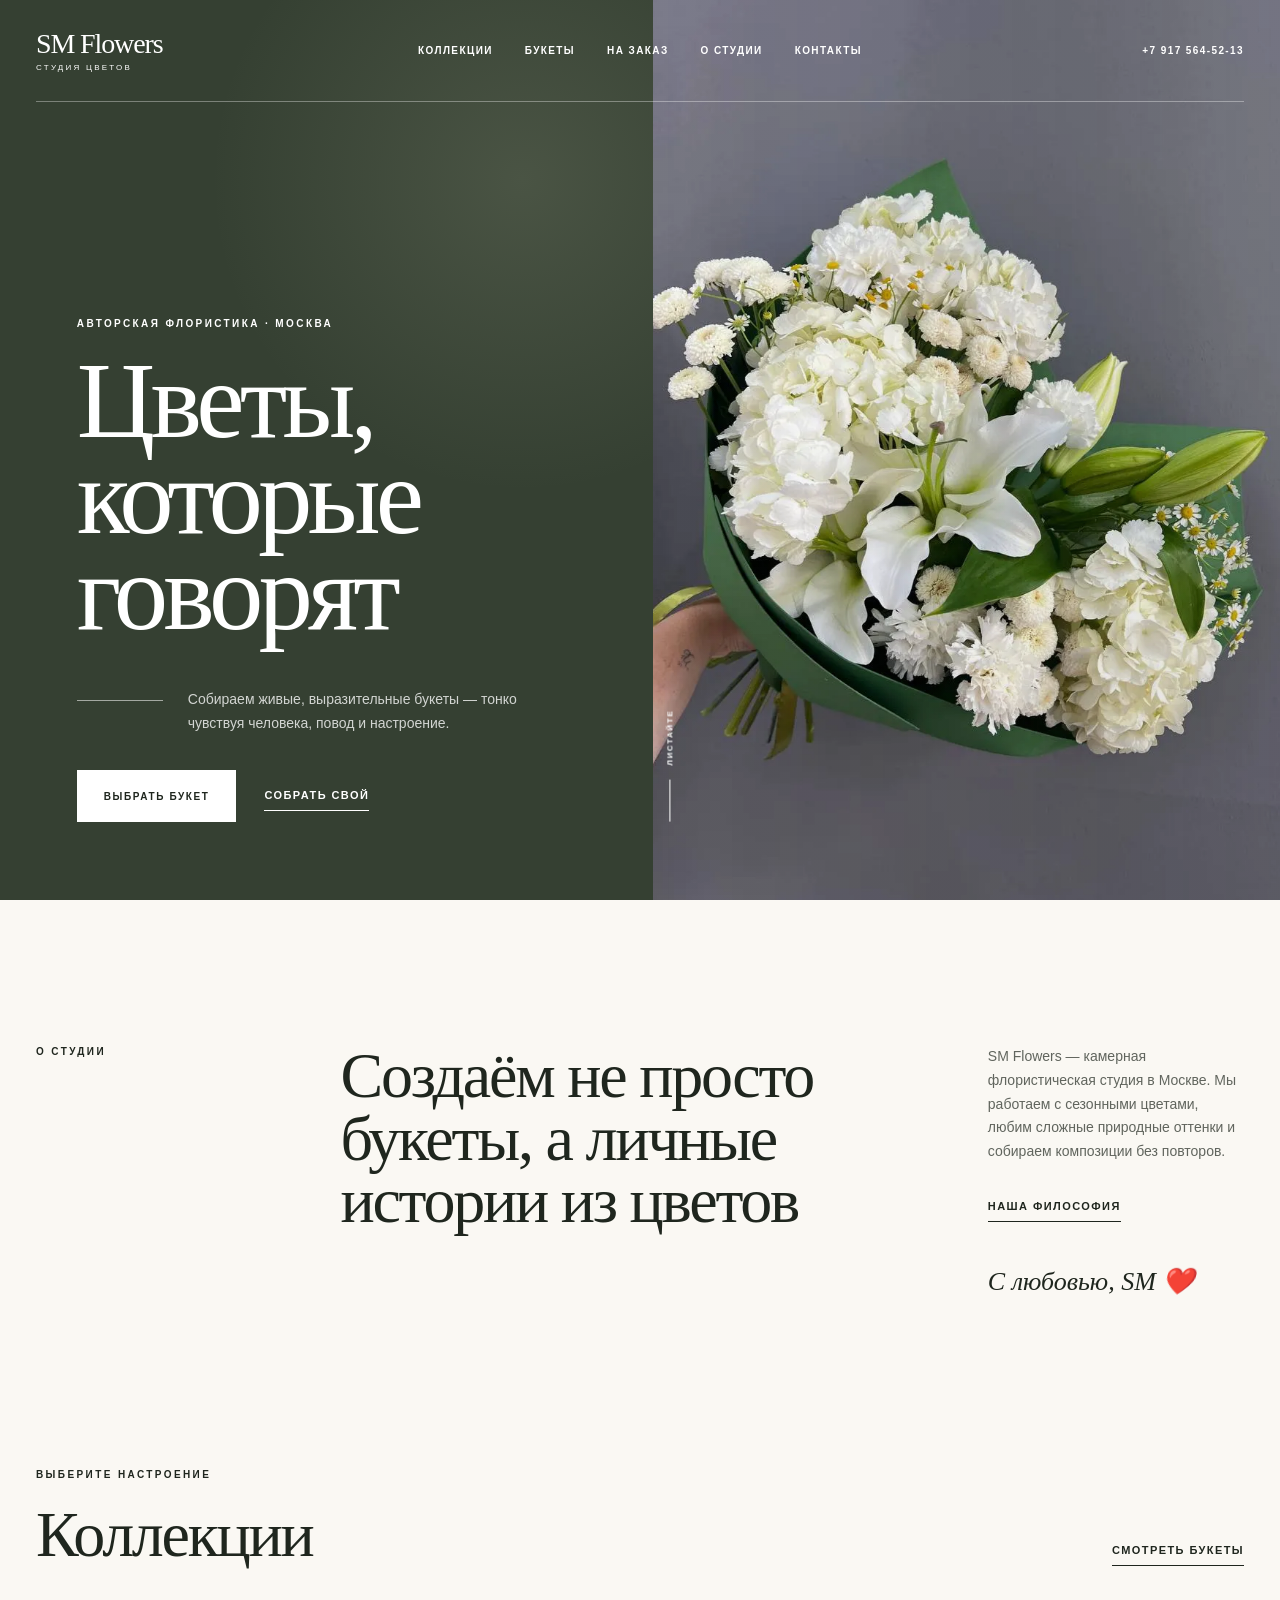
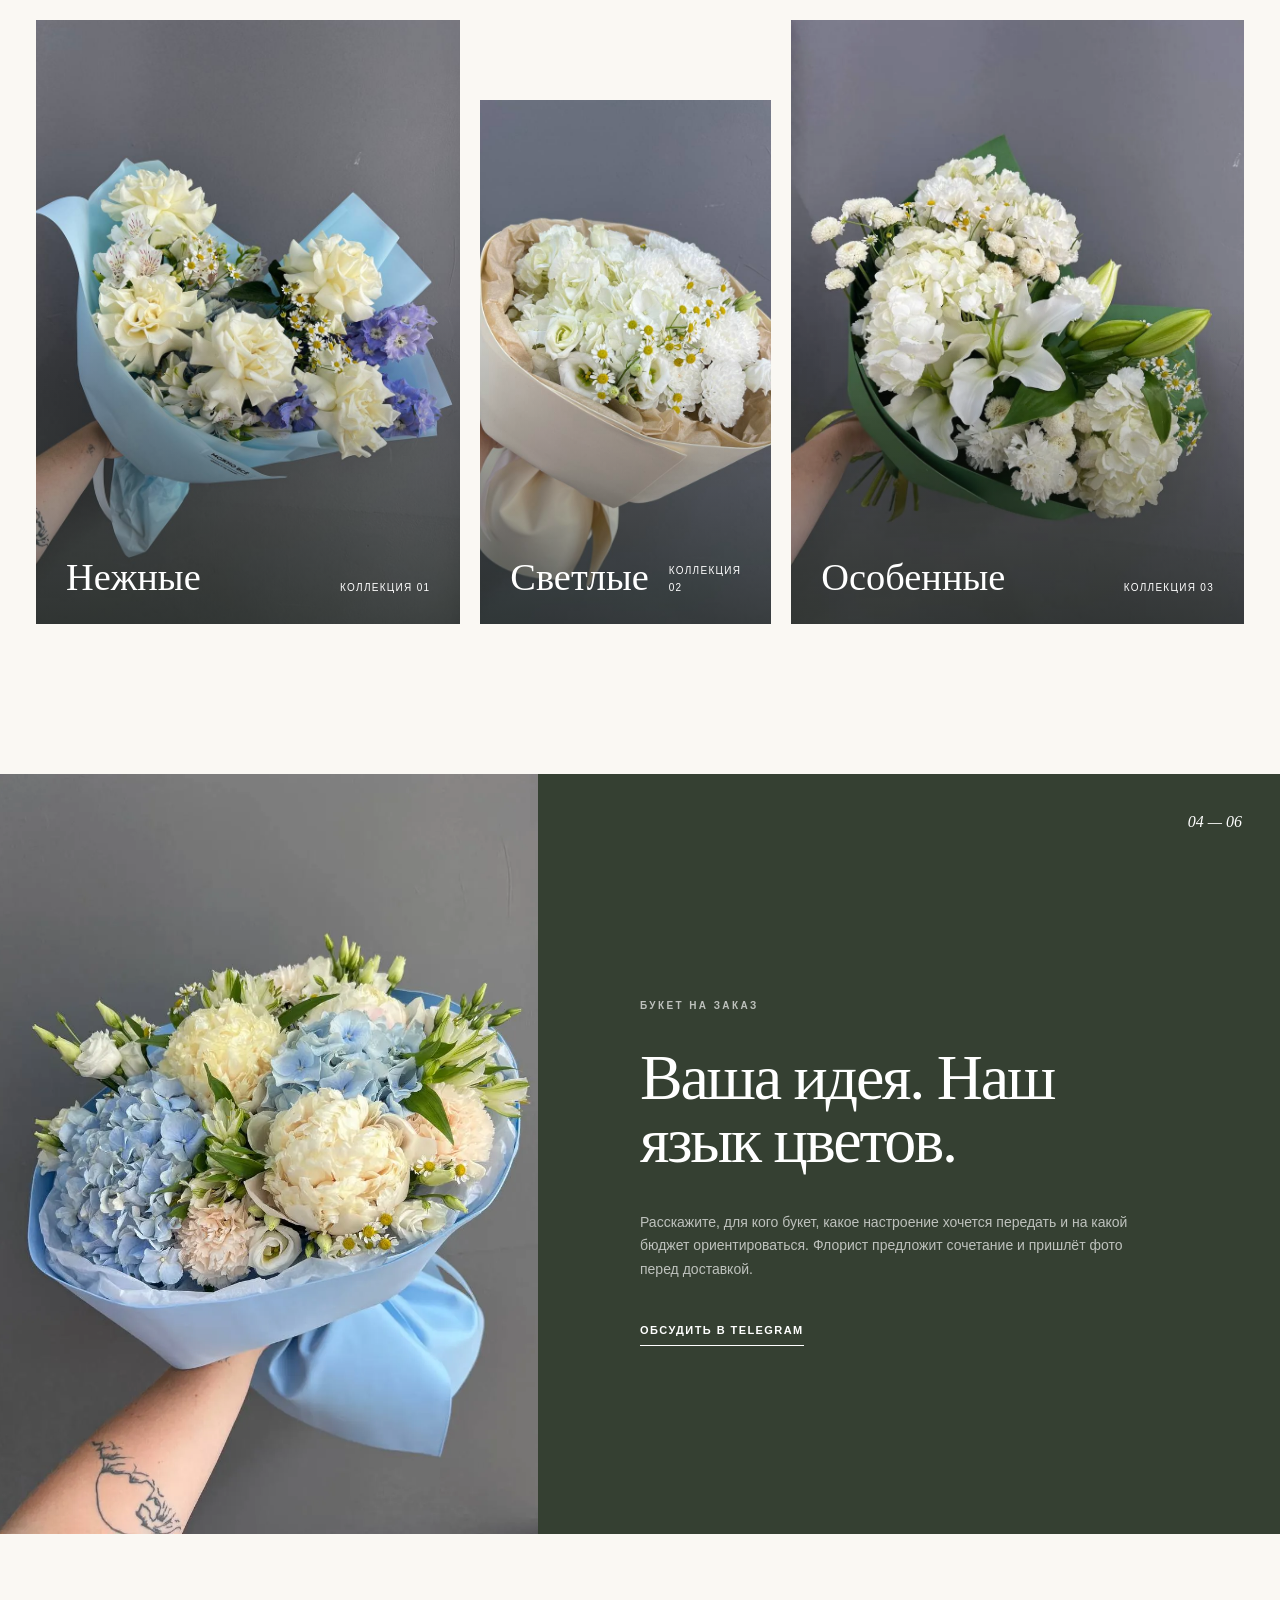
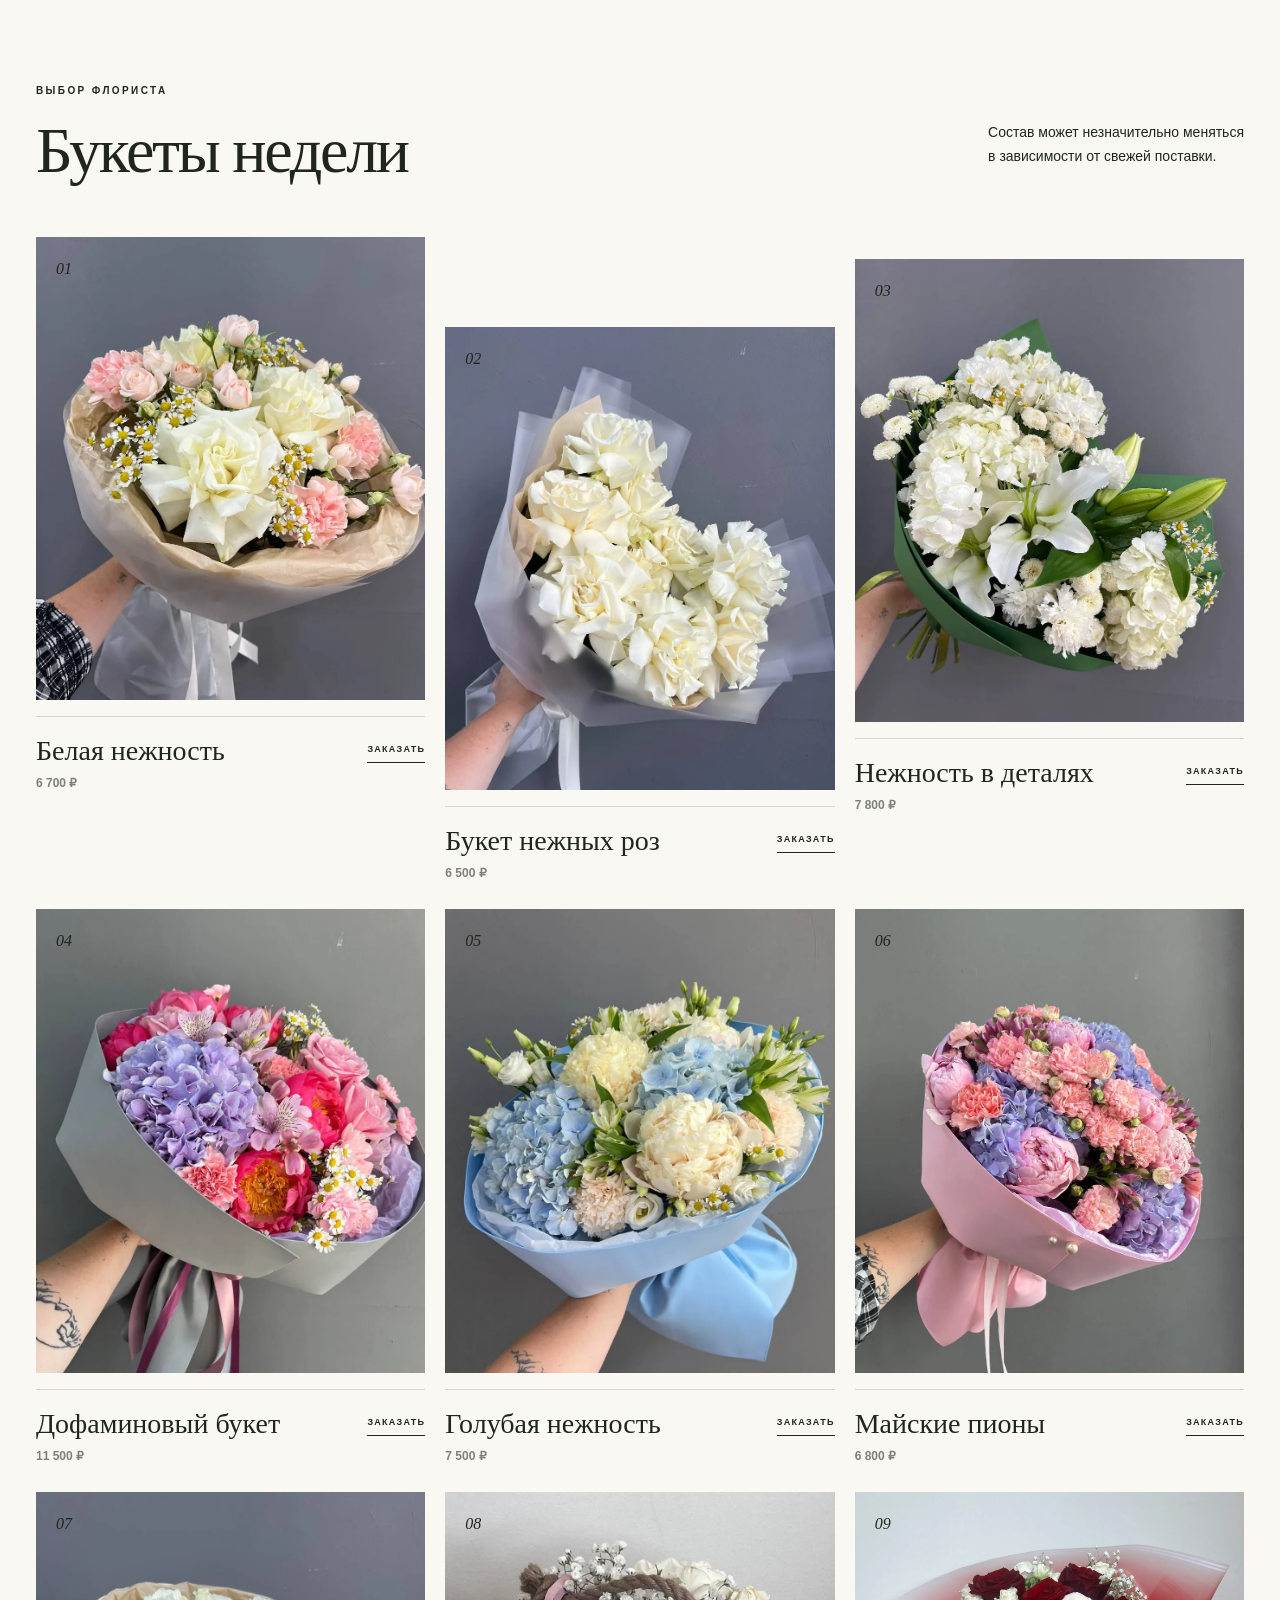
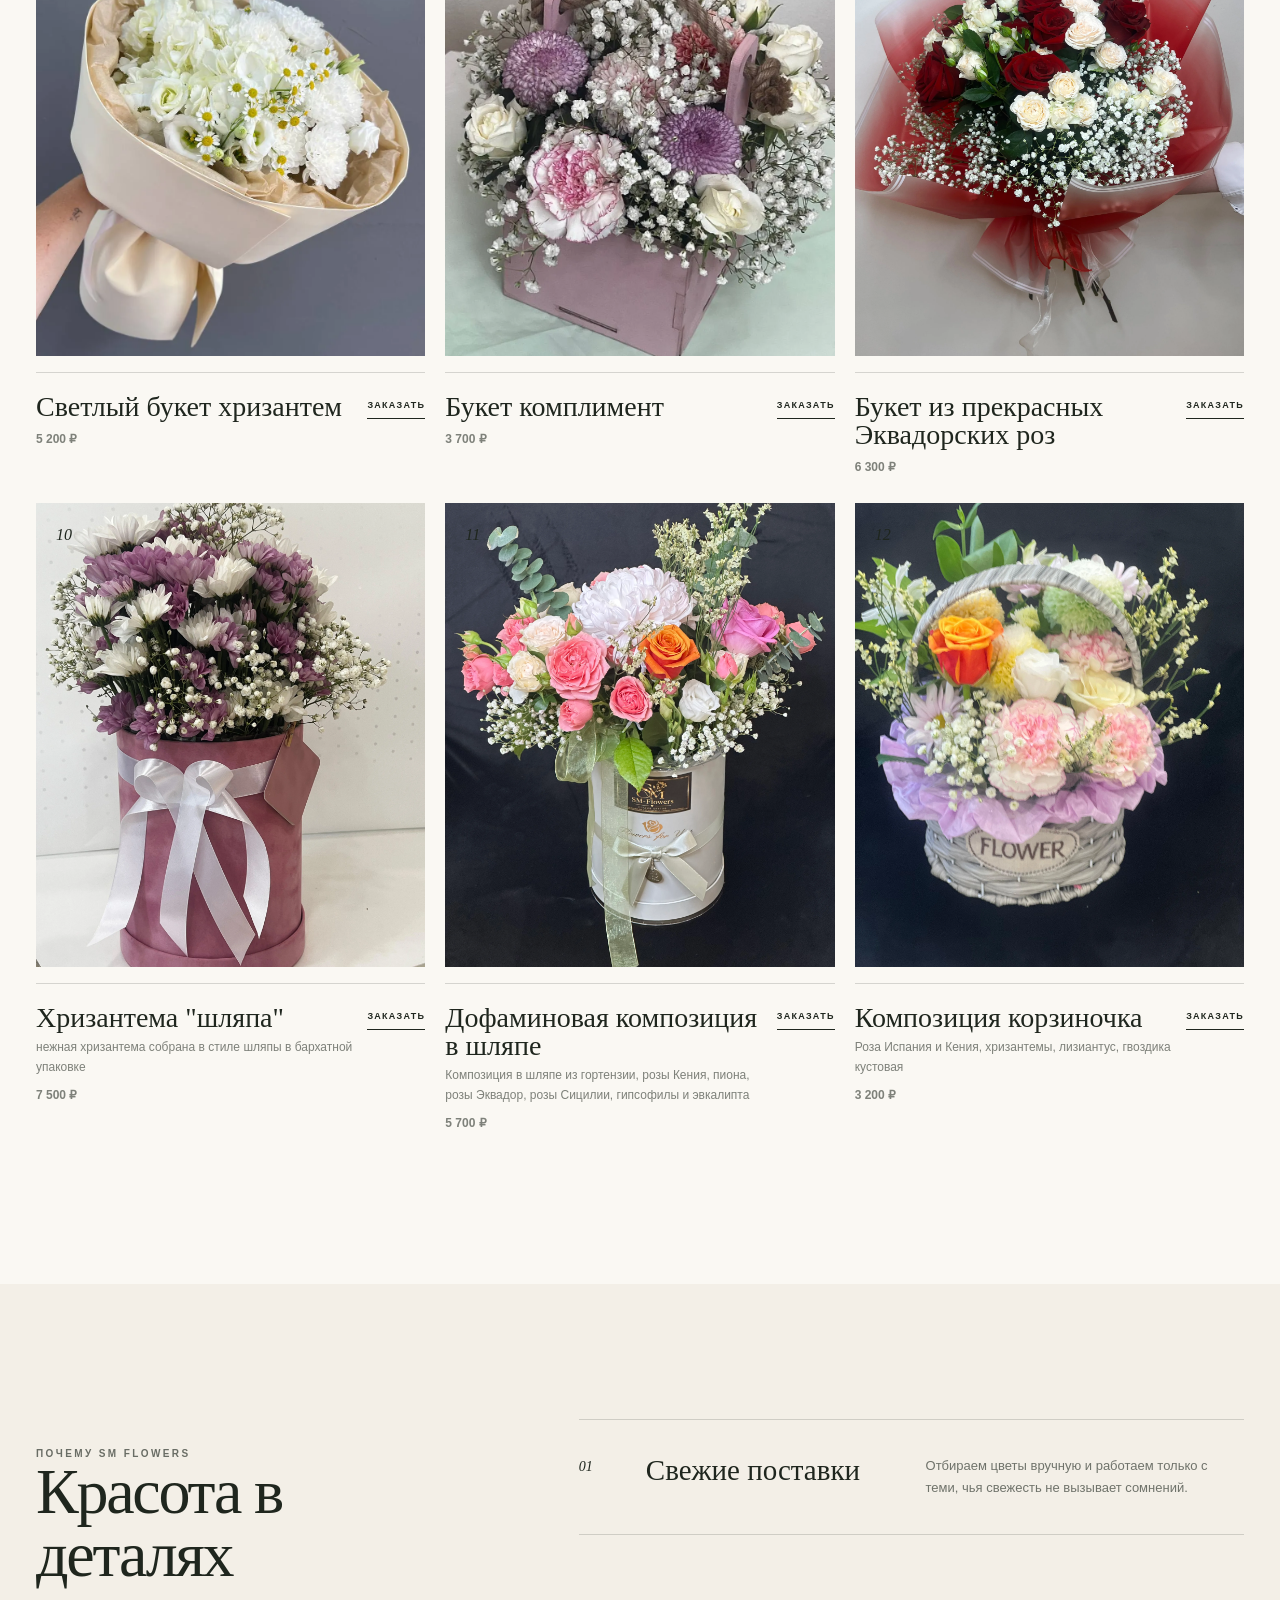
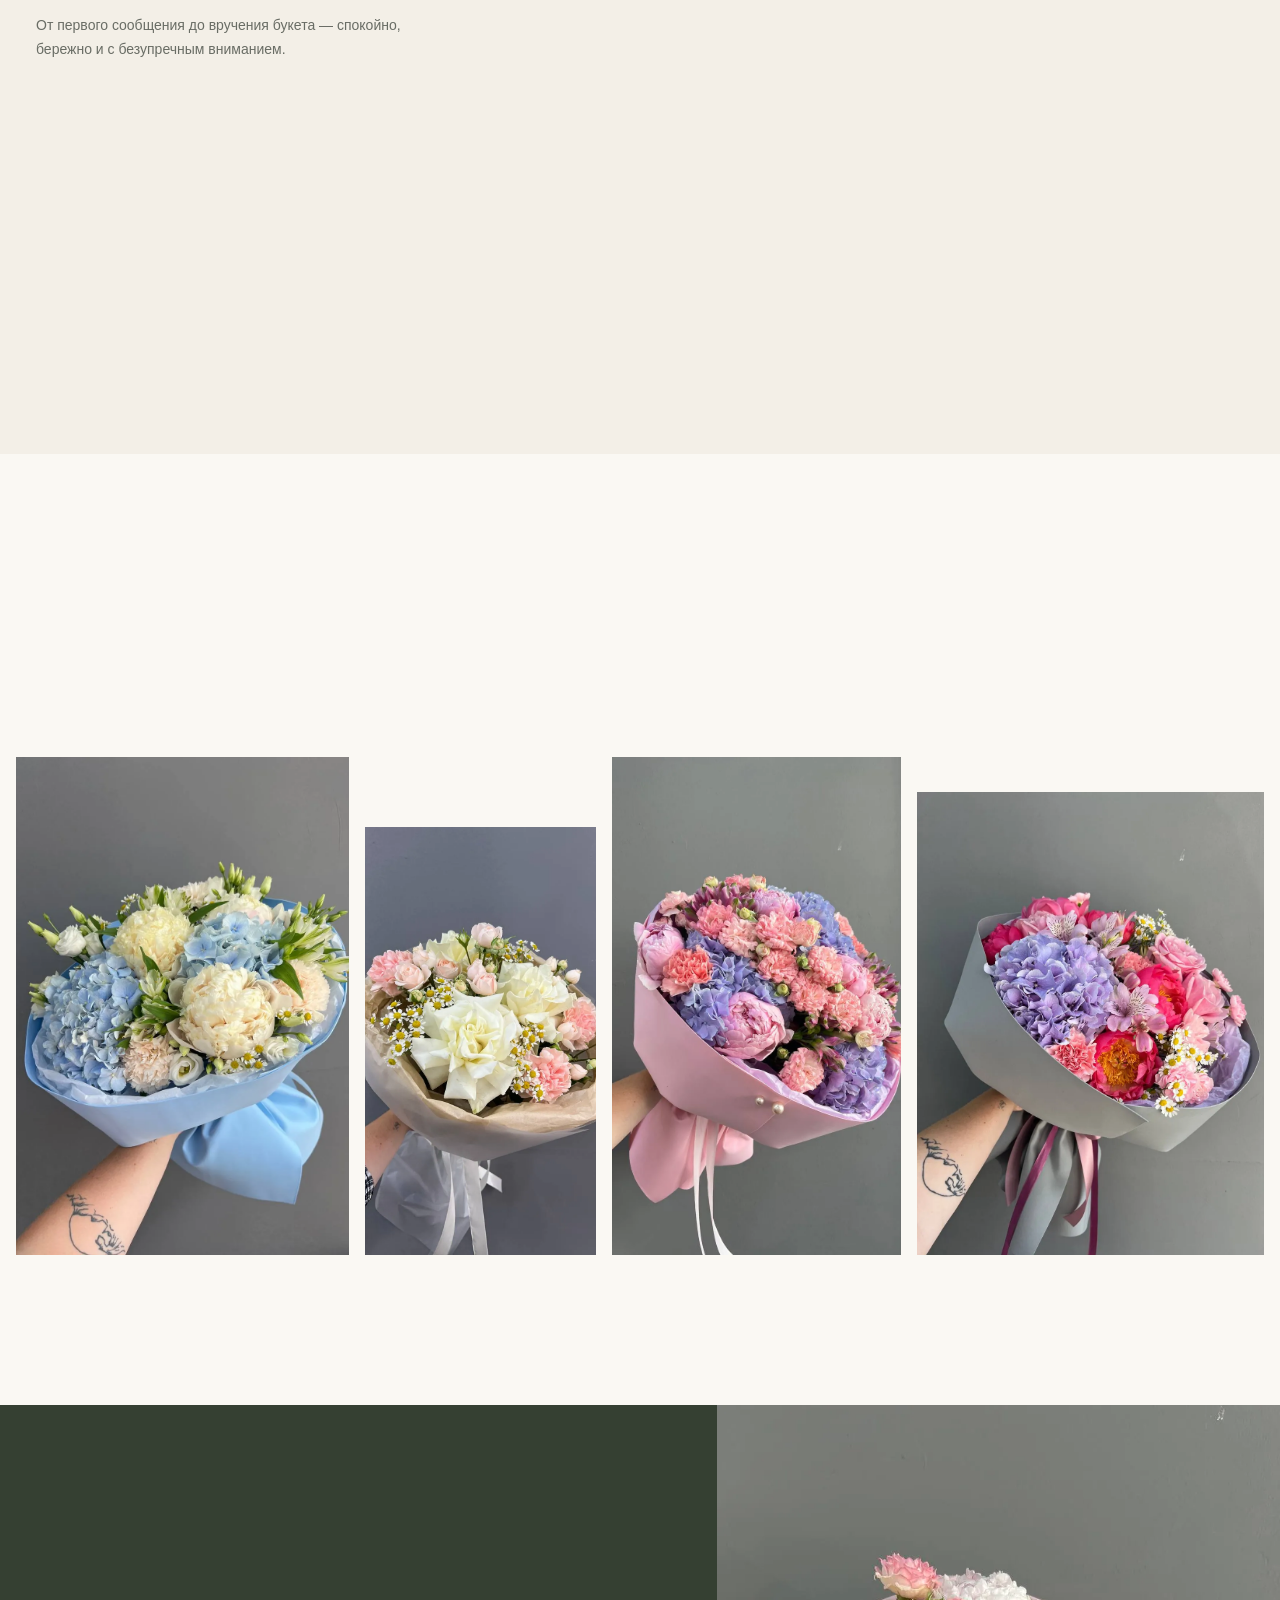
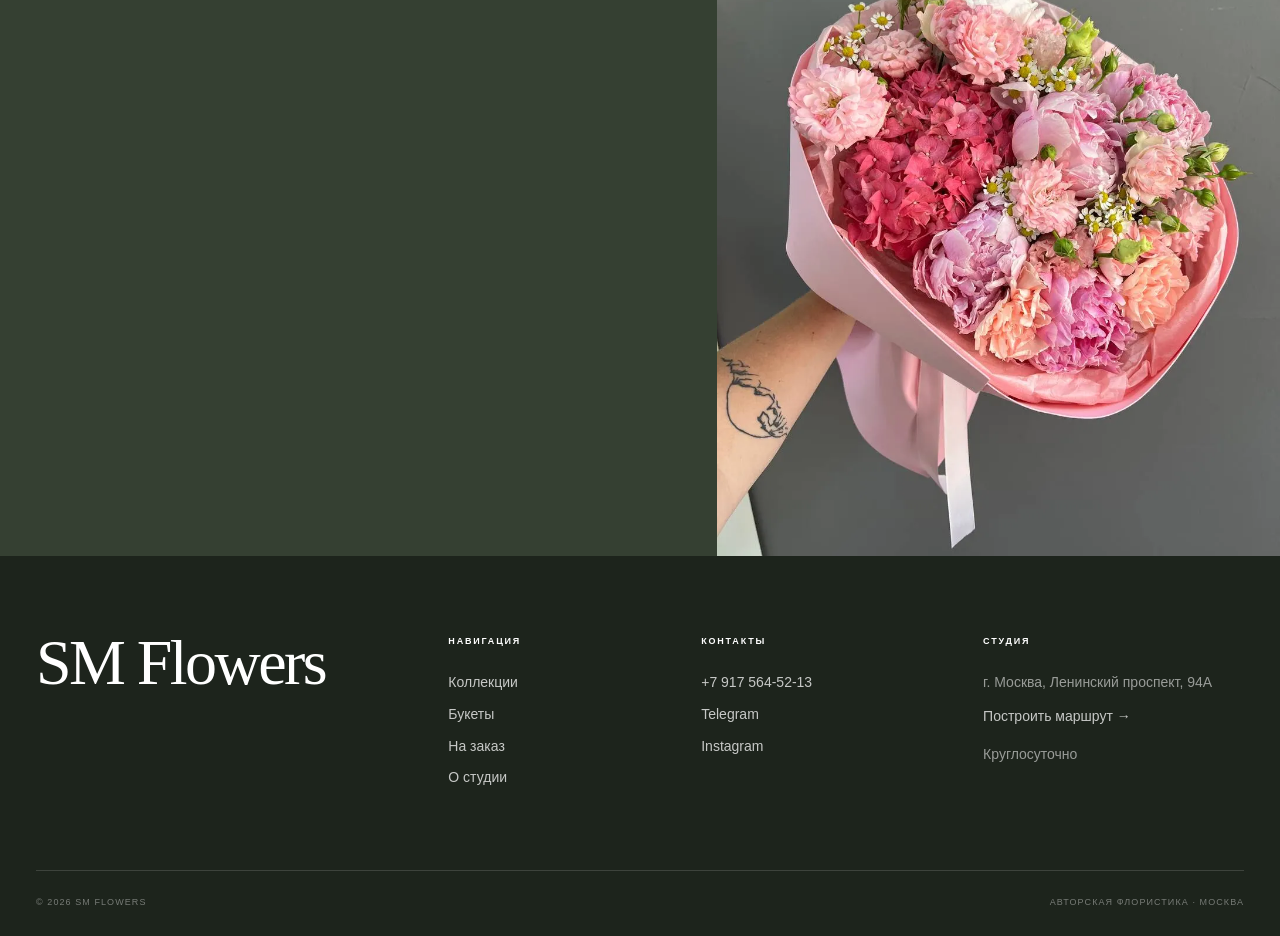
==== commit da4ddebf: "visual++" ====
--- a/index.html
+++ b/index.html
@@ -1561,7 +1561,7 @@
     });
   }
 </script>
-<script src="assets/order-telegram.js"></script>          ← ВОТ ЭТА СТРОКА
+<script src="assets/order-telegram.js"></script>
 <script src="https://identity.netlify.com/v1/netlify-identity-widget.js"></script>
 </body>
 </html>
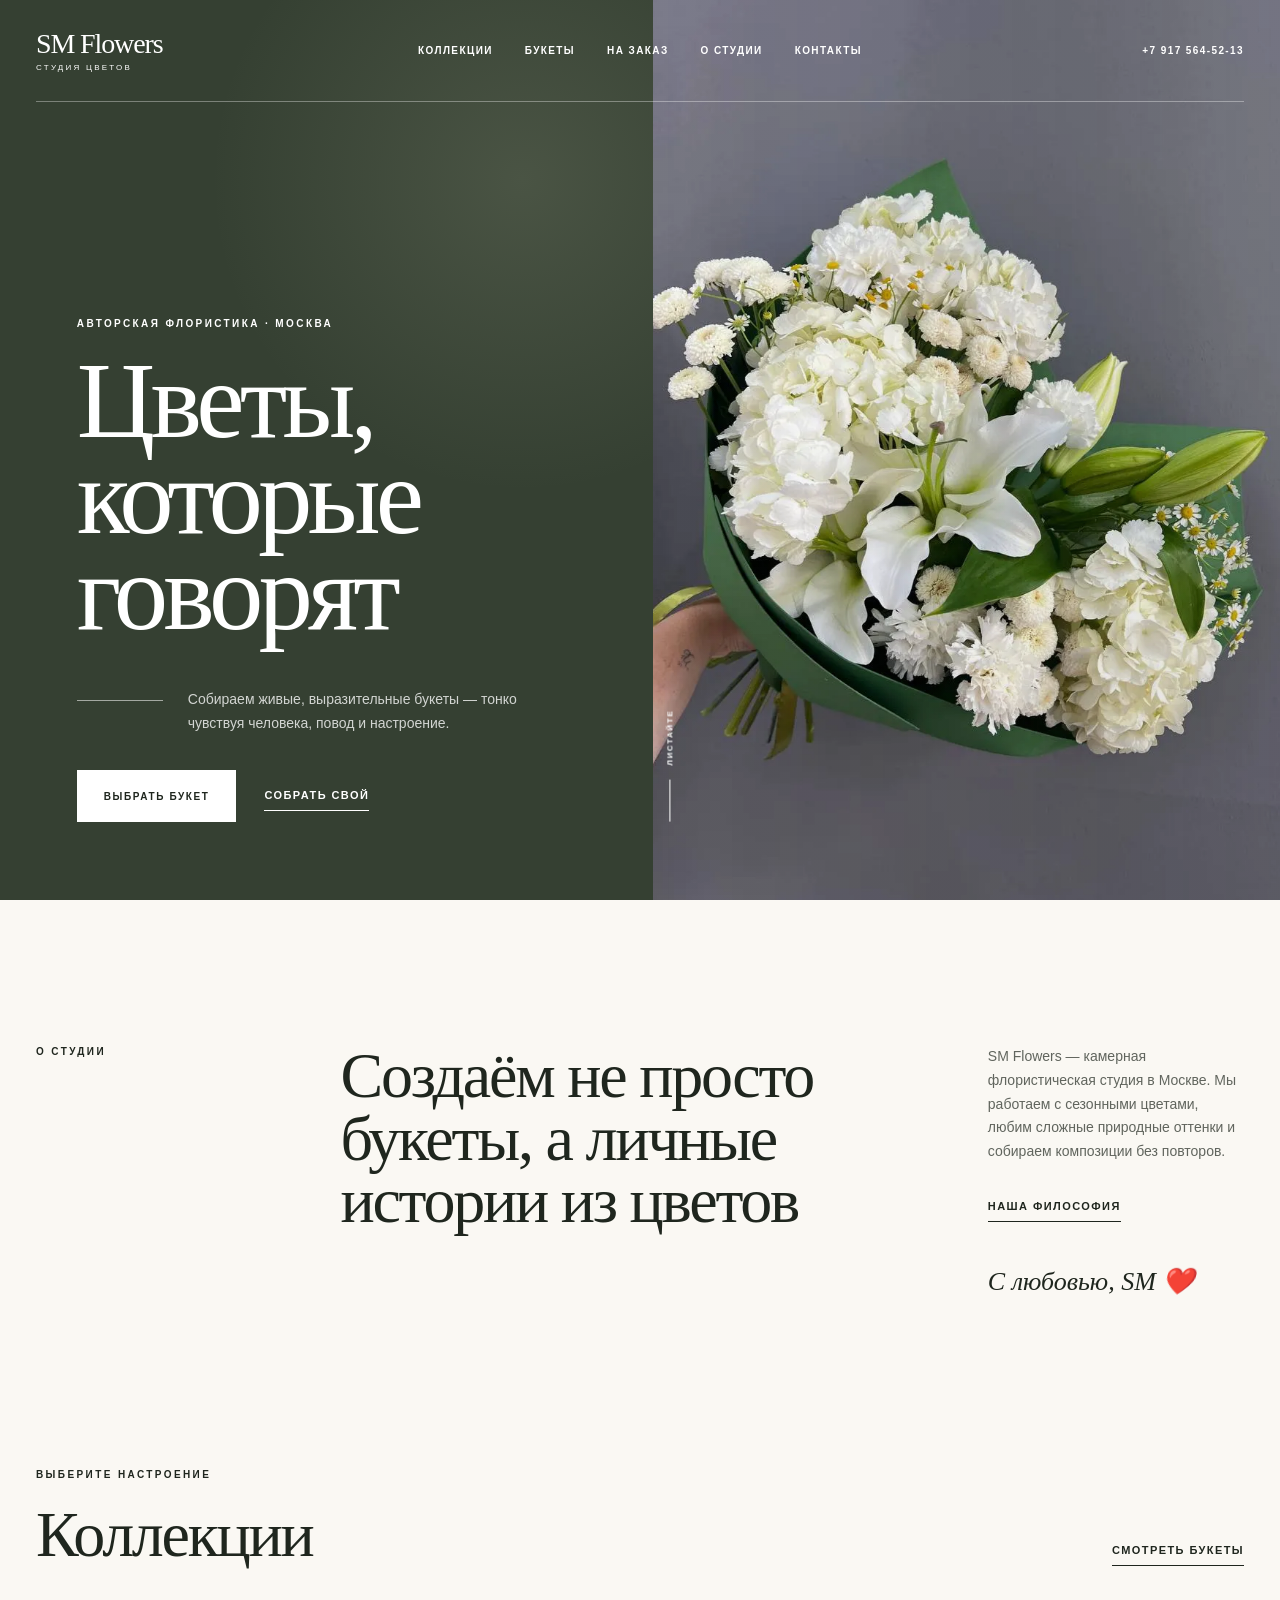
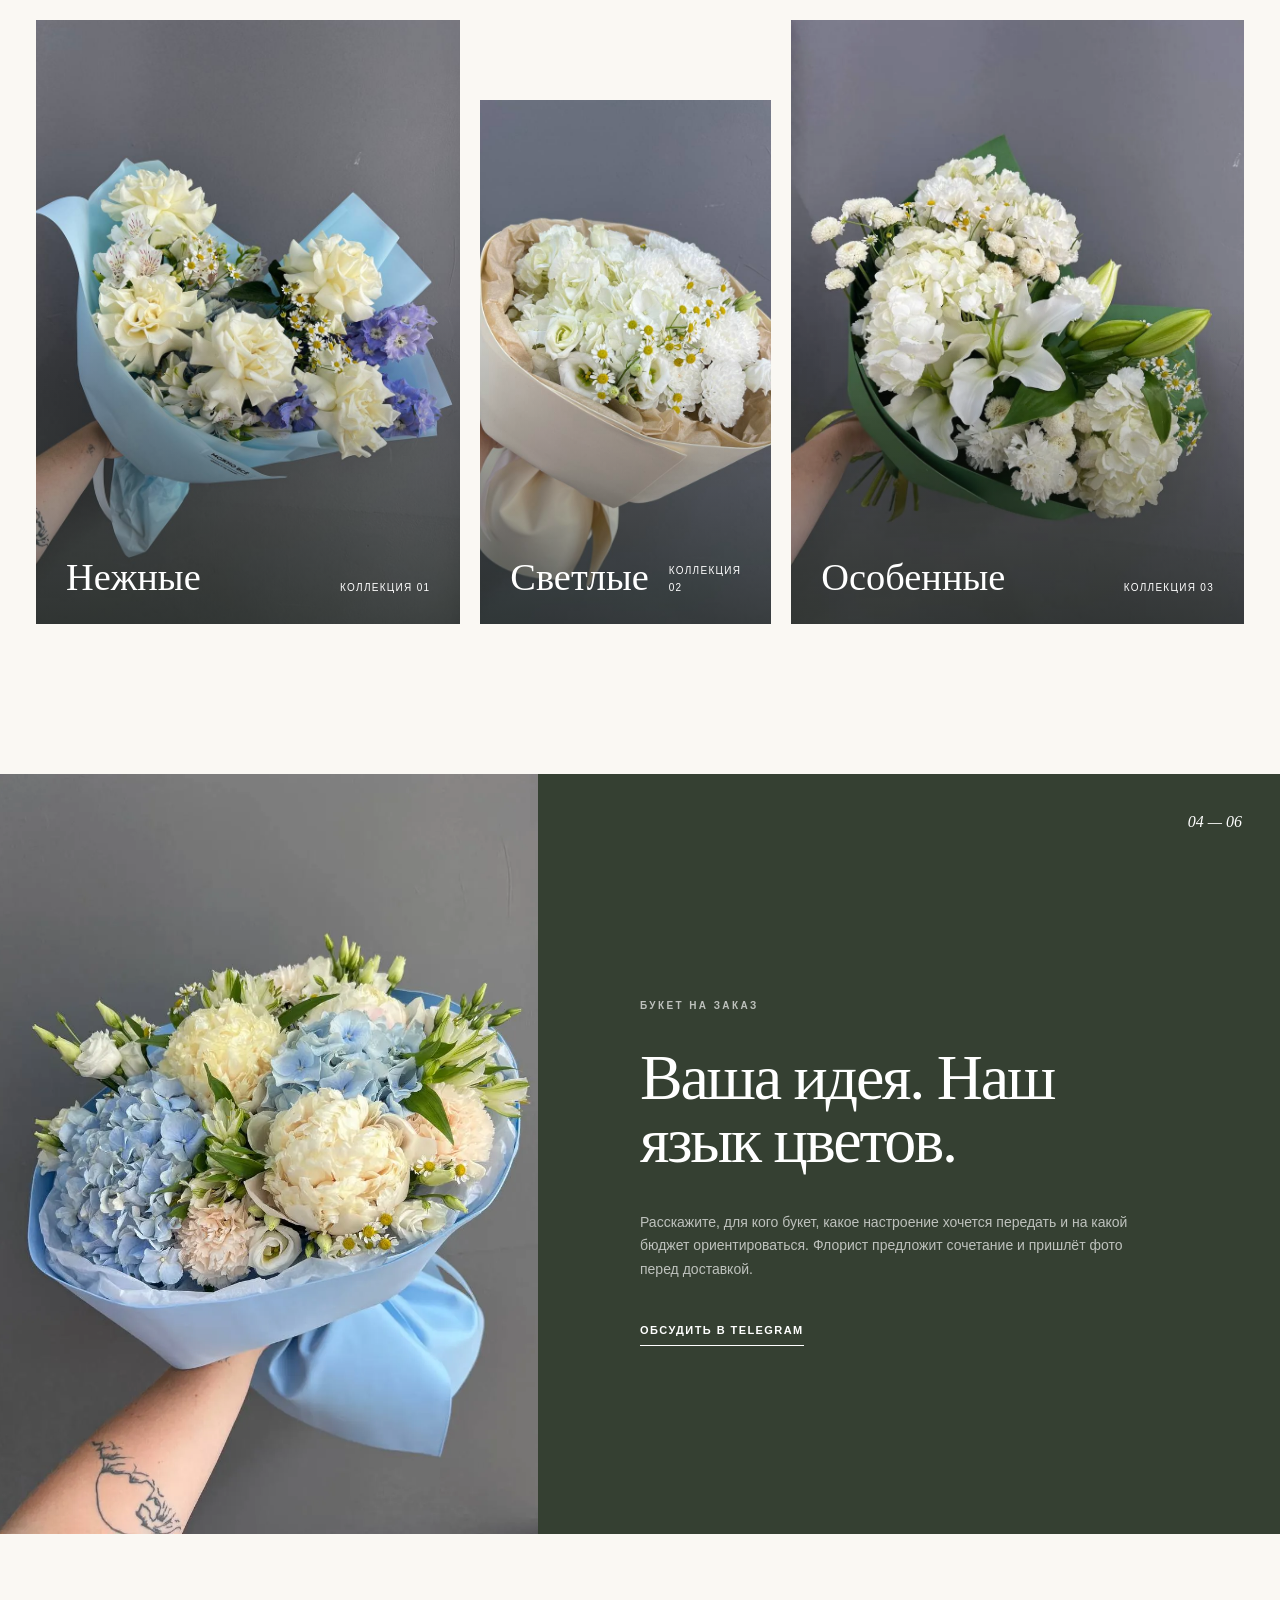
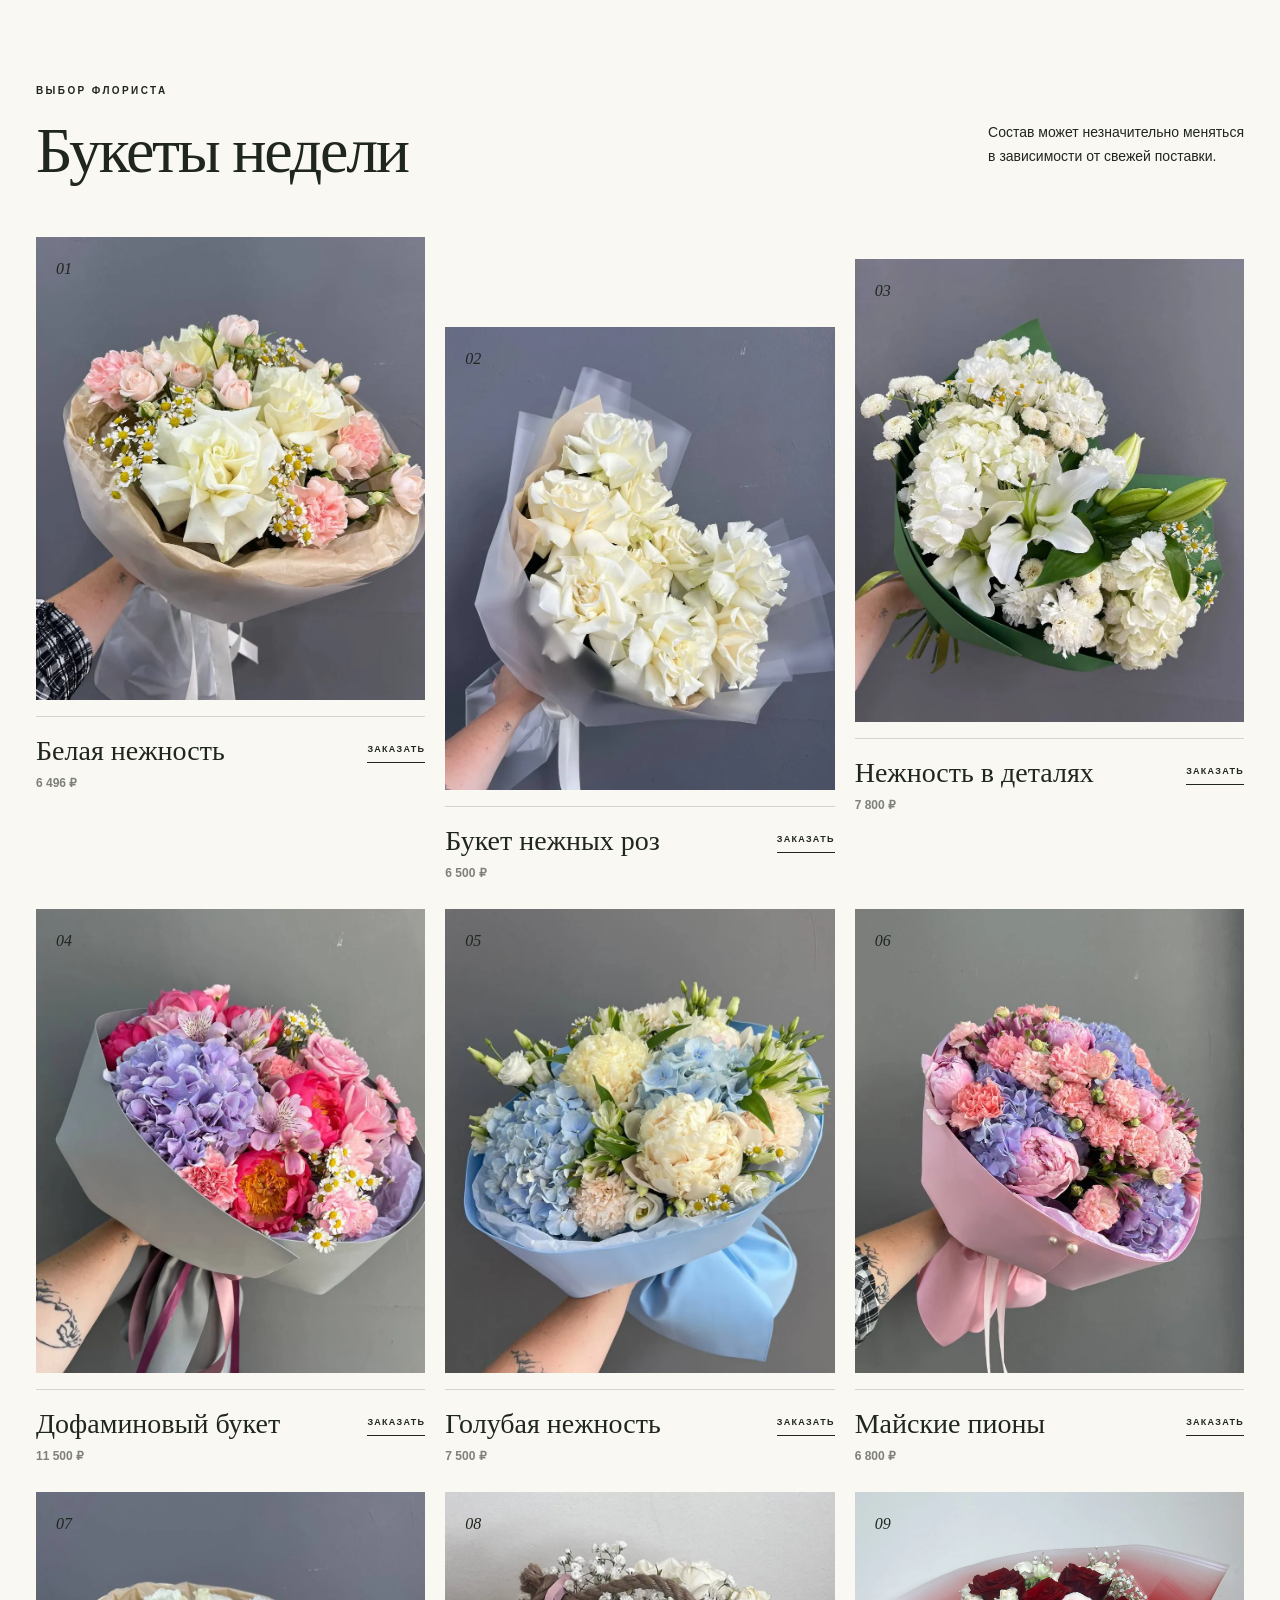
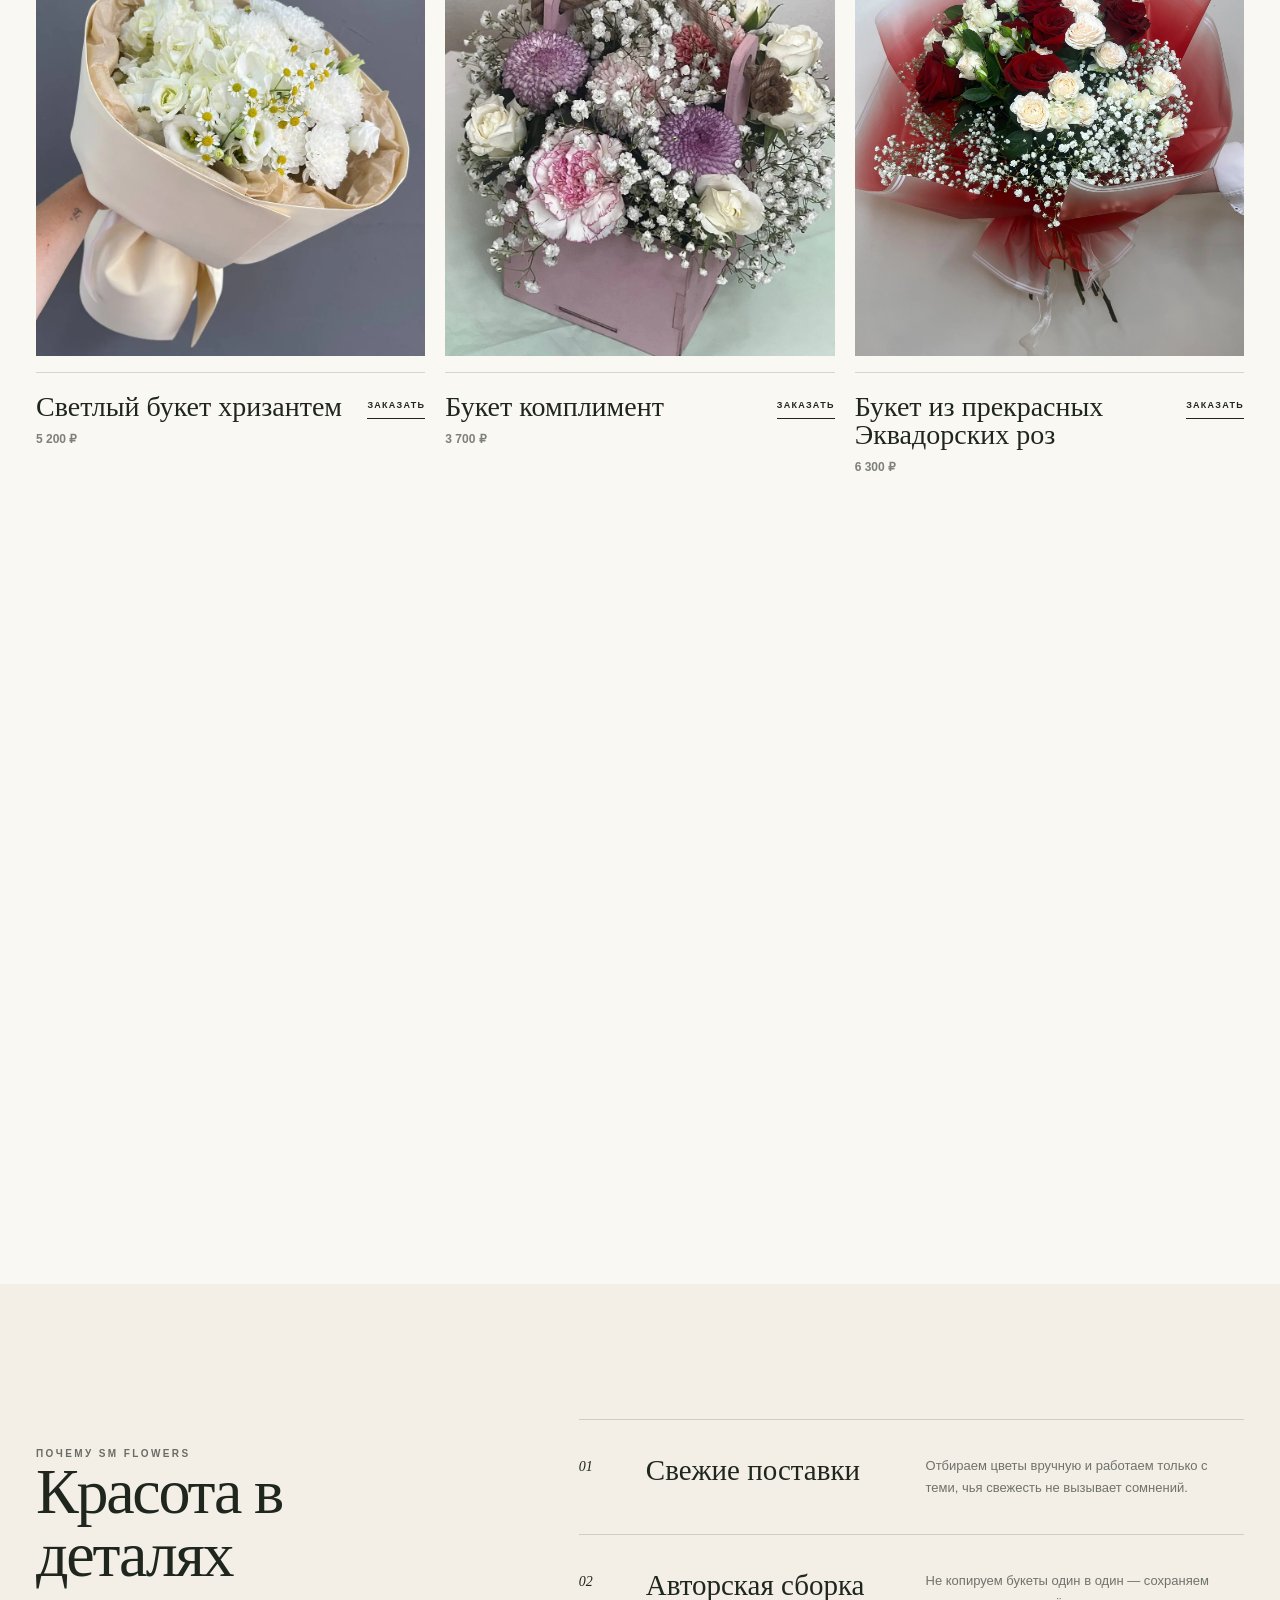
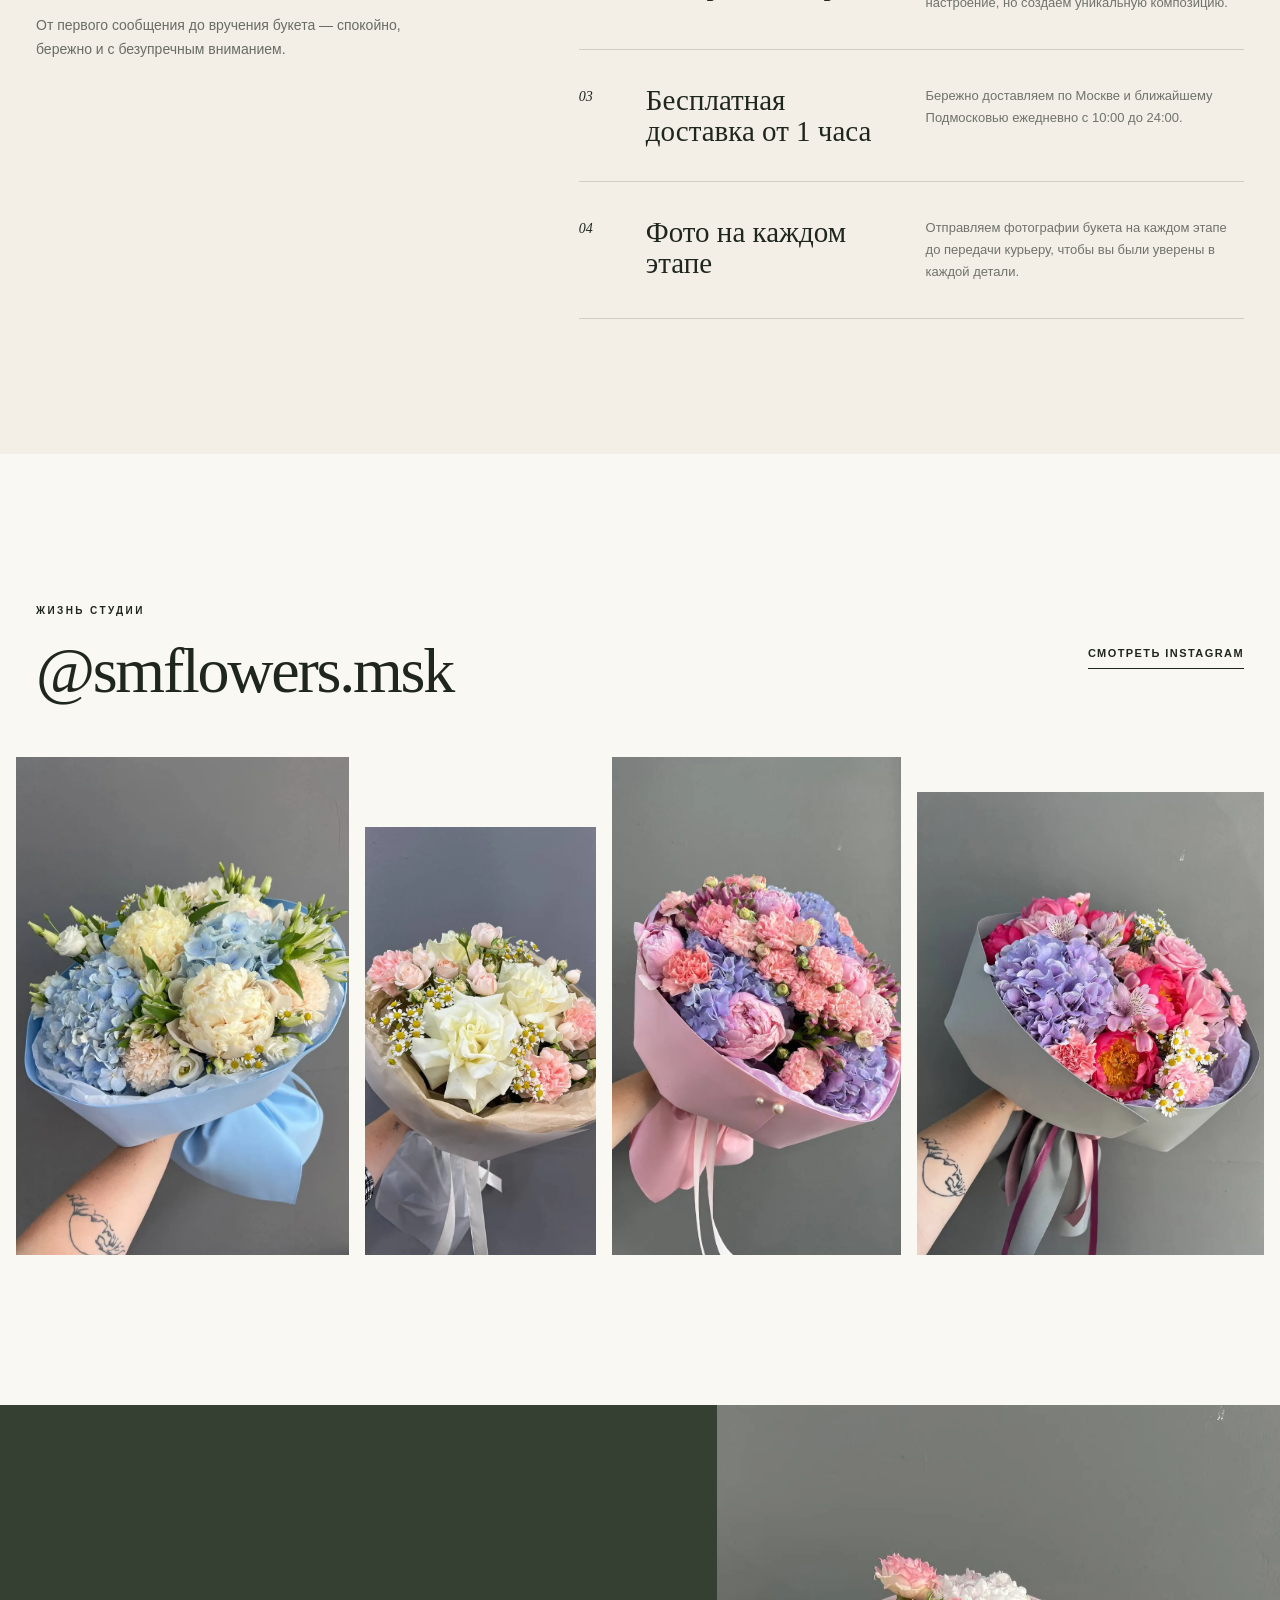
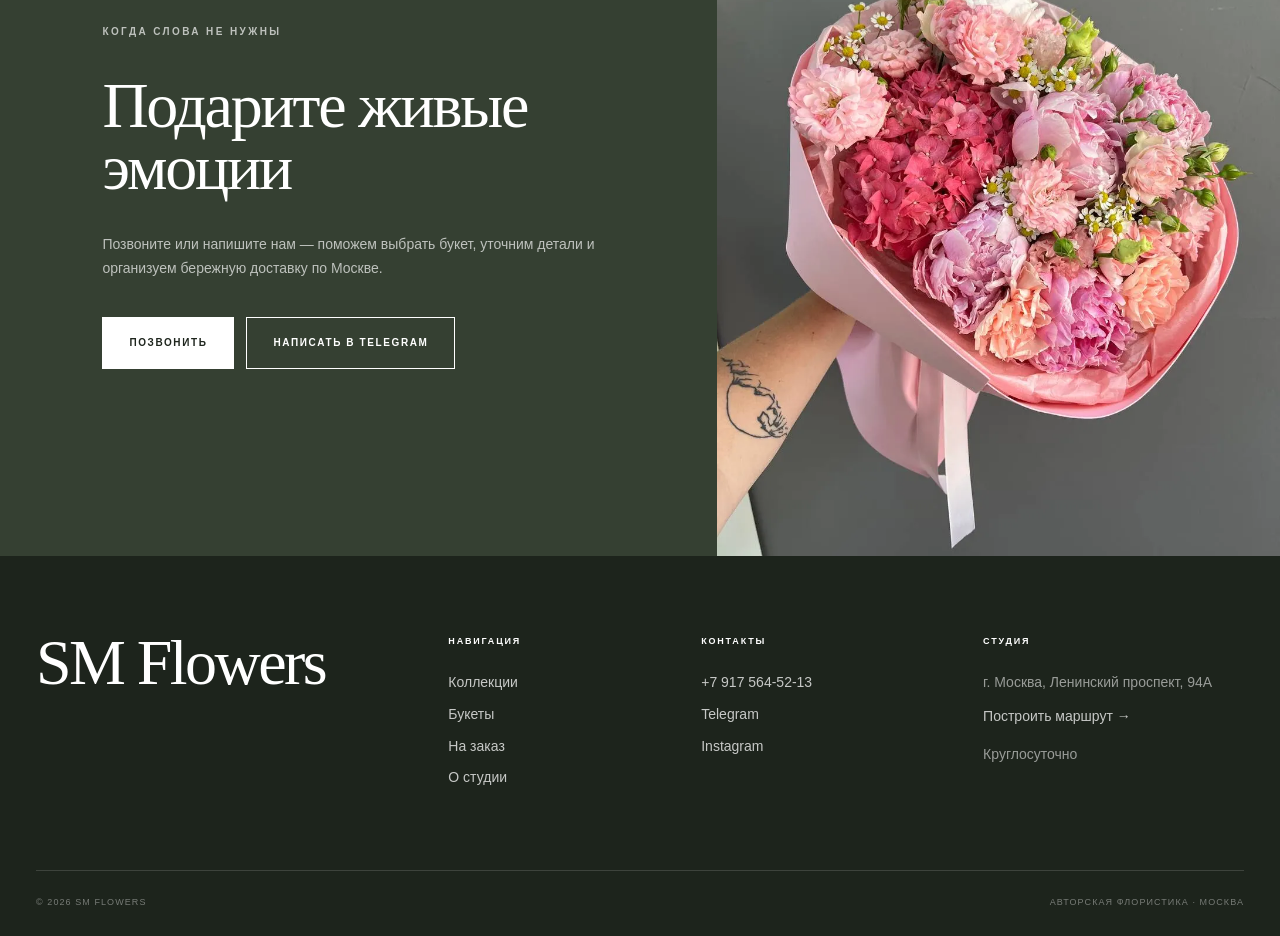
==== commit 5f4ec6f0: "style" ====
--- a/index.html
+++ b/index.html
@@ -842,7 +842,7 @@
         .modal-box {
             position: relative;
             width: min(100%, 520px);
-            padding: 58px;
+            padding: 30px;
             background: var(--paper-light);
             transform: translateY(16px);
             transition: transform .3s ease
@@ -872,7 +872,7 @@
         .modal-actions {
             display: flex;
             gap: 10px;
-            margin-top: 30px
+            margin-top: 20px
         }
 
         .modal-close {
@@ -1310,7 +1310,7 @@
             }
 
             .modal-box {
-                padding: 52px 24px 30px
+                padding: 52px 24px 20px
             }
 
             .modal-box h2 {
@@ -1339,227 +1339,320 @@
             }
         }
     </style>
+    <style>
+        .modal-box form label {
+            display: block;
+            font-size: 14px;
+            color: #20251f;
+        }
+
+        .modal-box form input,
+        .modal-box form textarea {
+            display: block;
+            width: 100%;
+            margin-top: 6px;
+            padding: 5px 2px;
+            border: 1.5px solid #ddd5cb;
+            border-radius: 8px;
+            background: #faf8f5;
+            font-size: 15px;
+            font-family: inherit;
+            box-sizing: border-box;
+        }
+
+        .modal-box form input:focus,
+        .modal-box form textarea:focus {
+            outline: none;
+            border-color: #263125;
+            background: #fff;
+        }
+
+        .modal-box form input::placeholder,
+        .modal-box form textarea::placeholder {
+            color: #999;
+        }
+    </style>
 </head>
 <body>
 <header class="site-header">
-  <div class="header-inner">
-    <a class="brand" href="#top" aria-label="SM Flowers — на главную"><strong>SM Flowers</strong><span>Студия цветов</span></a>
-    <nav class="nav-links" id="main-nav" aria-label="Основная навигация"><a href="#catalog">Коллекции</a><a href="#bouquets">Букеты</a><a href="#custom">На заказ</a><a href="#about">О студии</a><a href="#contacts">Контакты</a></nav>
-    <a class="header-phone" href="tel:+79175645213">+7 917 564-52-13</a>
-    <button class="menu-toggle" type="button" aria-label="Открыть меню" aria-controls="main-nav" aria-expanded="false"><span></span><span></span></button>
-  </div>
+    <div class="header-inner">
+        <a class="brand" href="#top" aria-label="SM Flowers — на главную"><strong>SM
+            Flowers</strong><span>Студия цветов</span></a>
+        <nav class="nav-links" id="main-nav" aria-label="Основная навигация"><a href="#catalog">Коллекции</a><a
+                href="#bouquets">Букеты</a><a href="#custom">На заказ</a><a href="#about">О студии</a><a
+                href="#contacts">Контакты</a></nav>
+        <a class="header-phone" href="tel:+79175645213">+7 917 564-52-13</a>
+        <button class="menu-toggle" type="button" aria-label="Открыть меню" aria-controls="main-nav"
+                aria-expanded="false"><span></span><span></span></button>
+    </div>
 </header>
 <main id="top">
-  <section class="hero" aria-labelledby="hero-title">
-    <div class="hero-copy">
-      <p class="eyebrow">Авторская флористика · Москва</p>
-      <h1 class="display" id="hero-title">Цветы, которые говорят</h1>
-      <div class="hero-description"><p>Собираем живые, выразительные букеты — тонко чувствуя человека, повод и настроение.</p></div>
-      <div class="hero-actions"><a class="button button--light" href="#bouquets">Выбрать букет</a><a class="text-link" href="#custom">Собрать свой</a></div>
+    <section class="hero" aria-labelledby="hero-title">
+        <div class="hero-copy">
+            <p class="eyebrow">Авторская флористика · Москва</p>
+            <h1 class="display" id="hero-title">Цветы, которые говорят</h1>
+            <div class="hero-description"><p>Собираем живые, выразительные букеты — тонко чувствуя человека, повод и
+                настроение.</p></div>
+            <div class="hero-actions"><a class="button button--light" href="#bouquets">Выбрать букет</a><a
+                    class="text-link" href="#custom">Собрать свой</a></div>
+        </div>
+        <div class="hero-visual"><img src="assets/uploads/hero.jpg" alt="Авторский букет SM Flowers"><span
+                class="scroll-mark">Листайте</span></div>
+    </section>
+
+    <section class="intro" id="about" data-reveal>
+        <div><p class="eyebrow">О студии</p></div>
+        <div><h2 class="section-title">Создаём не просто букеты, а личные истории из цветов</h2></div>
+        <div class="intro-text">
+            <p>SM Flowers — камерная флористическая студия в Москве. Мы работаем с сезонными цветами, любим сложные
+                природные оттенки и собираем композиции без повторов.</p>
+            <a class="text-link" href="#values">Наша философия</a>
+            <div class="signature">С любовью, SM ❤️</div>
+        </div>
+    </section>
+
+    <section class="collections" id="catalog" aria-labelledby="collections-title">
+        <div class="section-heading" data-reveal>
+            <div><p class="eyebrow">Выберите настроение</p>
+                <h2 class="section-title" id="collections-title">Коллекции</h2></div>
+            <a class="text-link" href="#bouquets">Смотреть букеты</a>
+        </div>
+        <div class="collection-grid">
+            <a class="collection-card" href="#bouquets" data-reveal aria-label="Открыть коллекцию Нежные"><img
+                    src="assets/uploads/collection-1.jpg" alt="Нежная коллекция букетов">
+                <div class="collection-meta"><h3>Нежные</h3><span>коллекция 01</span></div>
+            </a>
+            <a class="collection-card" href="#bouquets" data-reveal aria-label="Открыть коллекцию Светлые"><img
+                    src="assets/uploads/collection-2.jpg" alt="Светлая коллекция букетов">
+                <div class="collection-meta"><h3>Светлые</h3><span>коллекция 02</span></div>
+            </a>
+            <a class="collection-card" href="#bouquets" data-reveal aria-label="Открыть коллекцию Особенные"><img
+                    src="assets/uploads/collection-3.jpg" alt="Авторская коллекция букетов">
+                <div class="collection-meta"><h3>Особенные</h3><span>коллекция 03</span></div>
+            </a>
+        </div>
+    </section>
+
+    <section class="statement" id="custom" aria-labelledby="custom-title">
+        <div class="statement-art"><img src="assets/uploads/statement.jpg" alt="Букет, созданный на заказ"></div>
+        <div class="statement-copy" data-reveal>
+            <span class="statement-index">04 — 06</span>
+            <p class="eyebrow">Букет на заказ</p>
+            <h2 class="section-title" id="custom-title">Ваша идея. Наш язык цветов.</h2>
+            <p>Расскажите, для кого букет, какое настроение хочется передать и на какой бюджет ориентироваться. Флорист
+                предложит сочетание и пришлёт фото перед доставкой.</p>
+            <a class="text-link" href="https://t.me/smflowersmsk" target="_blank" rel="noopener">Обсудить в Telegram</a>
+        </div>
+    </section>
+
+    <section class="products" id="bouquets" aria-labelledby="products-title">
+        <div class="section-heading" data-reveal>
+            <div><p class="eyebrow">Выбор флориста</p>
+                <h2 class="section-title" id="products-title">Букеты недели</h2></div>
+            <p>Состав может незначительно меняться<br>в зависимости от свежей поставки.</p>
+        </div>
+        <div class="product-grid" id="product-grid"></div>
+    </section>
+
+    <section class="values" id="values" aria-labelledby="values-title">
+        <div class="values-inner">
+            <div class="values-intro" data-reveal>
+                <p class="eyebrow">Почему SM Flowers</p>
+                <h2 class="section-title" id="values-title">Красота в деталях</h2>
+                <p>От первого сообщения до вручения букета — спокойно, бережно и с безупречным вниманием.</p>
+            </div>
+            <div class="value-list">
+                <article class="value-item" data-reveal><span>01</span>
+                    <h3>Свежие поставки</h3>
+                    <p>Отбираем цветы вручную и работаем только с теми, чья свежесть не вызывает сомнений.</p></article>
+                <article class="value-item" data-reveal><span>02</span>
+                    <h3>Авторская сборка</h3>
+                    <p>Не копируем букеты один в один — сохраняем настроение, но создаём уникальную композицию.</p>
+                </article>
+                <article class="value-item" data-reveal><span>03</span>
+                    <h3>Бесплатная доставка от 1 часа</h3>
+                    <p>Бережно доставляем по Москве и ближайшему Подмосковью ежедневно с 10:00 до 24:00.</p></article>
+                <article class="value-item" data-reveal><span>04</span>
+                    <h3>Фото на каждом этапе</h3>
+                    <p>Отправляем фотографии букета на каждом этапе до передачи курьеру, чтобы вы были уверены в каждой
+                        детали.</p></article>
+            </div>
+        </div>
+    </section>
+
+    <section class="gallery" aria-labelledby="gallery-title">
+        <div class="section-heading" data-reveal>
+            <div><p class="eyebrow">Жизнь студии</p>
+                <h2 class="section-title" id="gallery-title">@smflowers.msk</h2></div>
+            <a class="text-link" href="https://www.instagram.com/smflowers.msk/" target="_blank" rel="noopener">Смотреть
+                Instagram</a>
+        </div>
+        <div class="gallery-track">
+            <div class="gallery-item"><img src="assets/uploads/gallery-1.jpg" alt="Цветочная композиция в студии"></div>
+            <div class="gallery-item"><img src="assets/uploads/gallery-2.jpg" alt="Авторский букет SM Flowers"></div>
+            <div class="gallery-item"><img src="assets/uploads/gallery-3.jpg" alt="Розовая цветочная композиция"></div>
+            <div class="gallery-item"><img src="assets/uploads/gallery-4.jpg" alt="Нежный букет SM Flowers"></div>
+        </div>
+    </section>
+
+    <section class="final-cta" id="delivery" aria-labelledby="final-title">
+        <div class="final-copy" data-reveal>
+            <p class="eyebrow">Когда слова не нужны</p>
+            <h2 class="section-title" id="final-title">Подарите живые эмоции</h2>
+            <p>Позвоните или напишите нам — поможем выбрать букет, уточним детали и организуем бережную доставку по
+                Москве.</p>
+            <div class="final-actions"><a class="button button--light" href="tel:+79175645213">Позвонить</a><a
+                    class="button button--outline" style="border-color:#fff;color:#fff" href="https://t.me/smflowersmsk"
+                    target="_blank" rel="noopener">Написать в Telegram</a></div>
+        </div>
+        <div class="final-art"><img src="assets/uploads/final.jpg" alt="Букет для особенного повода"></div>
+    </section>
+</main>
+
+<footer class="site-footer" id="contacts">
+    <div class="footer-grid">
+        <div class="footer-brand">SM Flowers</div>
+        <div class="footer-column"><h3>Навигация</h3><a href="#catalog">Коллекции</a><a href="#bouquets">Букеты</a><a
+                href="#custom">На заказ</a><a href="#about">О студии</a></div>
+        <div class="footer-column"><h3>Контакты</h3><a href="tel:+79175645213">+7 917 564-52-13</a><a
+                href="https://t.me/smflowersmsk" target="_blank" rel="noopener">Telegram</a><a
+                href="https://www.instagram.com/smflowers.msk/" target="_blank" rel="noopener">Instagram</a></div>
+        <div class="footer-column"><h3>Студия</h3>
+            <p>г. Москва, Ленинский проспект, 94А</p>
+            <a class="sm-studio-route-link" target="_blank" rel="noopener"
+               href="https://yandex.ru/maps/?text=%D0%B3.%20%D0%9C%D0%BE%D1%81%D0%BA%D0%B2%D0%B0%2C%20%D0%9B%D0%B5%D0%BD%D0%B8%D0%BD%D1%81%D0%BA%D0%B8%D0%B9%20%D0%BF%D1%80%D0%BE%D1%81%D0%BF%D0%B5%D0%BA%D1%82%2C%2094%D0%90"
+               style="margin-top:10px;">Построить маршрут →</a>
+            <p style="margin-top:14px">Круглосуточно</p>
+        </div>
     </div>
-    <div class="hero-visual"><img src="assets/uploads/hero.jpg" alt="Авторский букет SM Flowers"><span class="scroll-mark">Листайте</span></div>
-  </section>
-
-  <section class="intro" id="about" data-reveal>
-    <div><p class="eyebrow">О студии</p></div>
-    <div><h2 class="section-title">Создаём не просто букеты, а личные истории из цветов</h2></div>
-    <div class="intro-text">
-      <p>SM Flowers — камерная флористическая студия в Москве. Мы работаем с сезонными цветами, любим сложные природные оттенки и собираем композиции без повторов.</p>
-      <a class="text-link" href="#values">Наша философия</a>
-      <div class="signature">С любовью, SM ❤️</div>
+    <div class="footer-bottom"><span>© 2026 SM Flowers</span><span>Авторская флористика · Москва</span></div>
+</footer>
+
+<div class="modal" id="order-modal" role="dialog" aria-modal="true" aria-labelledby="modal-title" aria-hidden="true">
+    <div class="modal-box">
+        <button class="modal-close" type="button" aria-label="Закрыть">×</button>
+        <p class="selected" id="selected-bouquet" hidden></p>
+        <div class="modal-actions">
+            <form id="public-order-form" style="display:grid;gap:10px;text-align:left;width:100%">
+                <input type="hidden" name="form-name" value="orders">
+                <input type="hidden" name="bot-field" style="display:none">
+                <div id="order-summary"></div>
+                <label>Имя<input name="name" required></label>
+                <label>Телефон<input name="phone" required></label>
+                <label>Email<input name="email" type="email"></label>
+                <label>Telegram для связи<input name="telegram" type="text" placeholder="@username" autocomplete="off"></label>
+                <label>Адрес доставки<input name="address"></label>
+                <div style="display:grid;grid-template-columns:1fr 1fr;gap:10px"><label>Дата<input name="date"
+                                                                                                   type="date"></label><label>Время<input
+                        name="time" placeholder="18:00–20:00"></label></div>
+                <label>Комментарий<textarea name="comment" rows="3"></textarea></label>
+                <button class="button" type="submit">Оформить заказ</button>
+            </form>
+        </div>
     </div>
-  </section>
-
-  <section class="collections" id="catalog" aria-labelledby="collections-title">
-    <div class="section-heading" data-reveal>
-      <div><p class="eyebrow">Выберите настроение</p><h2 class="section-title" id="collections-title">Коллекции</h2></div>
-      <a class="text-link" href="#bouquets">Смотреть букеты</a>
-    </div>
-    <div class="collection-grid">
-      <a class="collection-card" href="#bouquets" data-reveal aria-label="Открыть коллекцию Нежные"><img src="assets/uploads/collection-1.jpg" alt="Нежная коллекция букетов"><div class="collection-meta"><h3>Нежные</h3><span>коллекция 01</span></div></a>
-      <a class="collection-card" href="#bouquets" data-reveal aria-label="Открыть коллекцию Светлые"><img src="assets/uploads/collection-2.jpg" alt="Светлая коллекция букетов"><div class="collection-meta"><h3>Светлые</h3><span>коллекция 02</span></div></a>
-      <a class="collection-card" href="#bouquets" data-reveal aria-label="Открыть коллекцию Особенные"><img src="assets/uploads/collection-3.jpg" alt="Авторская коллекция букетов"><div class="collection-meta"><h3>Особенные</h3><span>коллекция 03</span></div></a>
-    </div>
-  </section>
-
-  <section class="statement" id="custom" aria-labelledby="custom-title">
-    <div class="statement-art"><img src="assets/uploads/statement.jpg" alt="Букет, созданный на заказ"></div>
-    <div class="statement-copy" data-reveal>
-      <span class="statement-index">04 — 06</span>
-      <p class="eyebrow">Букет на заказ</p>
-      <h2 class="section-title" id="custom-title">Ваша идея. Наш язык цветов.</h2>
-      <p>Расскажите, для кого букет, какое настроение хочется передать и на какой бюджет ориентироваться. Флорист предложит сочетание и пришлёт фото перед доставкой.</p>
-      <a class="text-link" href="https://t.me/smflowersmsk" target="_blank" rel="noopener">Обсудить в Telegram</a>
-    </div>
-  </section>
-
-  <section class="products" id="bouquets" aria-labelledby="products-title">
-    <div class="section-heading" data-reveal>
-      <div><p class="eyebrow">Выбор флориста</p><h2 class="section-title" id="products-title">Букеты недели</h2></div>
-      <p>Состав может незначительно меняться<br>в зависимости от свежей поставки.</p>
-    </div>
-    <div class="product-grid" id="product-grid"></div>
-  </section>
-
-  <section class="values" id="values" aria-labelledby="values-title">
-    <div class="values-inner">
-      <div class="values-intro" data-reveal>
-        <p class="eyebrow">Почему SM Flowers</p>
-        <h2 class="section-title" id="values-title">Красота в деталях</h2>
-        <p>От первого сообщения до вручения букета — спокойно, бережно и с безупречным вниманием.</p>
-      </div>
-      <div class="value-list">
-        <article class="value-item" data-reveal><span>01</span><h3>Свежие поставки</h3><p>Отбираем цветы вручную и работаем только с теми, чья свежесть не вызывает сомнений.</p></article>
-        <article class="value-item" data-reveal><span>02</span><h3>Авторская сборка</h3><p>Не копируем букеты один в один — сохраняем настроение, но создаём уникальную композицию.</p></article>
-        <article class="value-item" data-reveal><span>03</span><h3>Бесплатная доставка от 1 часа</h3><p>Бережно доставляем по Москве и ближайшему Подмосковью ежедневно с 10:00 до 24:00.</p></article>
-        <article class="value-item" data-reveal><span>04</span><h3>Фото на каждом этапе</h3><p>Отправляем фотографии букета на каждом этапе до передачи курьеру, чтобы вы были уверены в каждой детали.</p></article>
-      </div>
-    </div>
-  </section>
-
-  <section class="gallery" aria-labelledby="gallery-title">
-    <div class="section-heading" data-reveal>
-      <div><p class="eyebrow">Жизнь студии</p><h2 class="section-title" id="gallery-title">@smflowers.msk</h2></div>
-      <a class="text-link" href="https://www.instagram.com/smflowers.msk/" target="_blank" rel="noopener">Смотреть Instagram</a>
-    </div>
-    <div class="gallery-track">
-      <div class="gallery-item"><img src="assets/uploads/gallery-1.jpg" alt="Цветочная композиция в студии"></div>
-      <div class="gallery-item"><img src="assets/uploads/gallery-2.jpg" alt="Авторский букет SM Flowers"></div>
-      <div class="gallery-item"><img src="assets/uploads/gallery-3.jpg" alt="Розовая цветочная композиция"></div>
-      <div class="gallery-item"><img src="assets/uploads/gallery-4.jpg" alt="Нежный букет SM Flowers"></div>
-    </div>
-  </section>
-
-  <section class="final-cta" id="delivery" aria-labelledby="final-title">
-    <div class="final-copy" data-reveal>
-      <p class="eyebrow">Когда слова не нужны</p>
-      <h2 class="section-title" id="final-title">Подарите живые эмоции</h2>
-      <p>Позвоните или напишите нам — поможем выбрать букет, уточним детали и организуем бережную доставку по Москве.</p>
-      <div class="final-actions"><a class="button button--light" href="tel:+79175645213">Позвонить</a><a class="button button--outline" style="border-color:#fff;color:#fff" href="https://t.me/smflowersmsk" target="_blank" rel="noopener">Написать в Telegram</a></div>
-    </div>
-    <div class="final-art"><img src="assets/uploads/final.jpg" alt="Букет для особенного повода"></div>
-  </section>
-</main>
-
-<footer class="site-footer" id="contacts">
-  <div class="footer-grid">
-    <div class="footer-brand">SM Flowers</div>
-    <div class="footer-column"><h3>Навигация</h3><a href="#catalog">Коллекции</a><a href="#bouquets">Букеты</a><a href="#custom">На заказ</a><a href="#about">О студии</a></div>
-    <div class="footer-column"><h3>Контакты</h3><a href="tel:+79175645213">+7 917 564-52-13</a><a href="https://t.me/smflowersmsk" target="_blank" rel="noopener">Telegram</a><a href="https://www.instagram.com/smflowers.msk/" target="_blank" rel="noopener">Instagram</a></div>
-    <div class="footer-column"><h3>Студия</h3>
-      <p>г. Москва, Ленинский проспект, 94А</p>
-      <a class="sm-studio-route-link" target="_blank" rel="noopener" href="https://yandex.ru/maps/?text=%D0%B3.%20%D0%9C%D0%BE%D1%81%D0%BA%D0%B2%D0%B0%2C%20%D0%9B%D0%B5%D0%BD%D0%B8%D0%BD%D1%81%D0%BA%D0%B8%D0%B9%20%D0%BF%D1%80%D0%BE%D1%81%D0%BF%D0%B5%D0%BA%D1%82%2C%2094%D0%90" style="margin-top:10px;">Построить маршрут →</a>
-      <p style="margin-top:14px">Круглосуточно</p>
-    </div>
-  </div>
-  <div class="footer-bottom"><span>© 2026 SM Flowers</span><span>Авторская флористика · Москва</span></div>
-</footer>
-
-<div class="modal" id="order-modal" role="dialog" aria-modal="true" aria-labelledby="modal-title" aria-hidden="true">
-  <div class="modal-box">
-    <button class="modal-close" type="button" aria-label="Закрыть">×</button>
-    <p class="eyebrow">Персональный заказ</p>
-    <h2 id="modal-title">Заказать букет</h2>
-    <p class="selected" id="selected-bouquet"></p>
-    <p>Менеджер уточнит актуальный состав, стоимость и удобное время доставки.</p>
-    <div class="modal-actions">
-      <form id="public-order-form" style="display:grid;gap:14px;text-align:left;width:100%">
-        <input type="hidden" name="form-name" value="orders">
-  <input type="hidden" name="bot-field" style="display:none">
-        <div id="order-summary"></div>
-        <label>Имя<input name="name" required></label>
-        <label>Телефон<input name="phone" required></label>
-        <label>Email<input name="email" type="email"></label>
-        <label>Telegram для связи<input name="telegram" type="text" placeholder="@username" autocomplete="off"></label>
-        <label>Адрес доставки<input name="address"></label>
-        <div style="display:grid;grid-template-columns:1fr 1fr;gap:10px"><label>Дата<input name="date" type="date"></label><label>Время<input name="time" placeholder="18:00–20:00"></label></div>
-        <label>Комментарий<textarea name="comment" rows="3"></textarea></label>
-        <button class="button" type="submit">Оформить заказ</button>
-        <div id="public-order-msg" aria-live="polite"></div>
-      </form>
-    </div>
-  </div>
 </div>
 
 <script>
-  const body = document.body, menuToggle = document.querySelector('.menu-toggle'),
-    navLinks = document.querySelectorAll('.nav-links a'), modal = document.getElementById('order-modal'),
-    modalClose = modal.querySelector('.modal-close'), selectedBouquet = document.getElementById('selected-bouquet'),
-    orderSummary = document.getElementById('order-summary');
-  let lastFocusedElement, lastPrice = '';
-
-  function closeMenu(){ body.classList.remove('menu-open'); menuToggle.setAttribute('aria-expanded','false'); menuToggle.setAttribute('aria-label','Открыть меню'); }
-  menuToggle.addEventListener('click', () => {
-    const isOpen = body.classList.toggle('menu-open');
-    menuToggle.setAttribute('aria-expanded', String(isOpen));
-    menuToggle.setAttribute('aria-label', isOpen ? 'Закрыть меню' : 'Открыть меню');
-  });
-  navLinks.forEach(link => link.addEventListener('click', closeMenu));
-
-  function openOrder(name, price){
-    lastFocusedElement = document.activeElement;
-    lastPrice = price || '';
-    selectedBouquet.textContent = 'Вы выбрали: «' + name + '»';
-    orderSummary.innerHTML = '<strong>' + name + '</strong>' + (price ? ' · ' + Number(price).toLocaleString('ru-RU') + ' ₽' : '');
-    modal.classList.add('open');
-    modal.setAttribute('aria-hidden','false');
-    body.classList.add('modal-open');
-    modalClose.focus();
-  }
-  function closeOrder(){
-    modal.classList.remove('open');
-    modal.setAttribute('aria-hidden','true');
-    body.classList.remove('modal-open');
-    if (lastFocusedElement) lastFocusedElement.focus();
-  }
-  modalClose.addEventListener('click', closeOrder);
-  modal.addEventListener('click', e => { if (e.target === modal) closeOrder(); });
-  document.addEventListener('keydown', e => {
-    if (e.key === 'Escape') { if (modal.classList.contains('open')) closeOrder(); if (body.classList.contains('menu-open')) closeMenu(); }
-  });
-
-  function initReveal(scope){
-    const els = (scope || document).querySelectorAll('[data-reveal]:not(.visible)');
-    if ('IntersectionObserver' in window) {
-      const ro = new IntersectionObserver(es => es.forEach(en => { if (en.isIntersecting) { en.target.classList.add('visible'); ro.unobserve(en.target); } }), {threshold:.12});
-      els.forEach(el => ro.observe(el));
-    } else els.forEach(el => el.classList.add('visible'));
-  }
-  initReveal();
-
-  async function loadProducts(){
-    const grid = document.getElementById('product-grid');
-    if (!grid) return;
-    try {
-      const res = await fetch('content/products.json');
-      const json = await res.json();
-      const products = (json.products || []).filter(p => p.active !== false);
-      if (!products.length) { grid.innerHTML = '<p style="grid-column:1/-1;">Пока нет доступных букетов.</p>'; return; }
-      grid.innerHTML = products.map((p, i) => {
-        const old = p.old_price ? '<del style="color:#999;margin-right:8px;">' + Number(p.old_price).toLocaleString('ru-RU') + ' ₽</del>' : '';
-        const price = p.price ? '<strong>' + Number(p.price).toLocaleString('ru-RU') + ' ₽</strong>' : '';
-        return '<article class="product" data-reveal><div class="product-image"><span class="product-number">' + String(i+1).padStart(2,'0') + '</span><img src="' + p.image + '" alt="' + p.title + '"></div><div class="product-info"><div><h3>' + p.title + '</h3><p>' + (p.description || '').replace(/\n/g,'<br>') + '</p><p style="margin-top:8px;">' + old + price + '</p></div><button class="order-button" type="button" data-bouquet="' + p.title + '" data-price="' + (p.price || '') + '">Заказать</button></div></article>';
-      }).join('');
-      grid.querySelectorAll('[data-bouquet]').forEach(b => b.addEventListener('click', () => openOrder(b.dataset.bouquet, b.dataset.price)));
-      initReveal(grid);
-    } catch (e) {
-      console.error(e);
-      grid.innerHTML = '<p style="grid-column:1/-1;">Не удалось загрузить каталог.</p>';
+    const body = document.body, menuToggle = document.querySelector('.menu-toggle'),
+        navLinks = document.querySelectorAll('.nav-links a'), modal = document.getElementById('order-modal'),
+        modalClose = modal.querySelector('.modal-close'), selectedBouquet = document.getElementById('selected-bouquet'),
+        orderSummary = document.getElementById('order-summary');
+    let lastFocusedElement, lastPrice = '';
+
+    function closeMenu() {
+        body.classList.remove('menu-open');
+        menuToggle.setAttribute('aria-expanded', 'false');
+        menuToggle.setAttribute('aria-label', 'Открыть меню');
     }
-  }
-  loadProducts();
+
+    menuToggle.addEventListener('click', () => {
+        const isOpen = body.classList.toggle('menu-open');
+        menuToggle.setAttribute('aria-expanded', String(isOpen));
+        menuToggle.setAttribute('aria-label', isOpen ? 'Закрыть меню' : 'Открыть меню');
+    });
+    navLinks.forEach(link => link.addEventListener('click', closeMenu));
+
+    function openOrder(name, price) {
+        lastFocusedElement = document.activeElement;
+        lastPrice = price || '';
+        selectedBouquet.textContent = 'Вы выбрали: «' + name + '»';
+        orderSummary.innerHTML = '<strong>' + name + '</strong>' + (price ? ' · ' + Number(price).toLocaleString('ru-RU') + ' ₽' : '');
+        modal.classList.add('open');
+        modal.setAttribute('aria-hidden', 'false');
+        body.classList.add('modal-open');
+        modalClose.focus();
+    }
+
+    function closeOrder() {
+        modal.classList.remove('open');
+        modal.setAttribute('aria-hidden', 'true');
+        body.classList.remove('modal-open');
+        if (lastFocusedElement) lastFocusedElement.focus();
+    }
+
+    modalClose.addEventListener('click', closeOrder);
+    modal.addEventListener('click', e => {
+        if (e.target === modal) closeOrder();
+    });
+    document.addEventListener('keydown', e => {
+        if (e.key === 'Escape') {
+            if (modal.classList.contains('open')) closeOrder();
+            if (body.classList.contains('menu-open')) closeMenu();
+        }
+    });
+
+    function initReveal(scope) {
+        const els = (scope || document).querySelectorAll('[data-reveal]:not(.visible)');
+        if ('IntersectionObserver' in window) {
+            const ro = new IntersectionObserver(es => es.forEach(en => {
+                if (en.isIntersecting) {
+                    en.target.classList.add('visible');
+                    ro.unobserve(en.target);
+                }
+            }), {threshold: .12});
+            els.forEach(el => ro.observe(el));
+        } else els.forEach(el => el.classList.add('visible'));
+    }
+
+    initReveal();
+
+    async function loadProducts() {
+        const grid = document.getElementById('product-grid');
+        if (!grid) return;
+        try {
+            const res = await fetch('content/products.json');
+            const json = await res.json();
+            const products = (json.products || []).filter(p => p.active !== false);
+            if (!products.length) {
+                grid.innerHTML = '<p style="grid-column:1/-1;">Пока нет доступных букетов.</p>';
+                return;
+            }
+            grid.innerHTML = products.map((p, i) => {
+                const old = p.old_price ? '<del style="color:#999;margin-right:8px;">' + Number(p.old_price).toLocaleString('ru-RU') + ' ₽</del>' : '';
+                const price = p.price ? '<strong>' + Number(p.price).toLocaleString('ru-RU') + ' ₽</strong>' : '';
+                return '<article class="product" data-reveal><div class="product-image"><span class="product-number">' + String(i + 1).padStart(2, '0') + '</span><img src="' + p.image + '" alt="' + p.title + '"></div><div class="product-info"><div><h3>' + p.title + '</h3><p>' + (p.description || '').replace(/\n/g, '<br>') + '</p><p style="margin-top:8px;">' + old + price + '</p></div><button class="order-button" type="button" data-bouquet="' + p.title + '" data-price="' + (p.price || '') + '">Заказать</button></div></article>';
+            }).join('');
+            grid.querySelectorAll('[data-bouquet]').forEach(b => b.addEventListener('click', () => openOrder(b.dataset.bouquet, b.dataset.price)));
+            initReveal(grid);
+        } catch (e) {
+            console.error(e);
+            grid.innerHTML = '<p style="grid-column:1/-1;">Не удалось загрузить каталог.</p>';
+        }
+    }
+
+    loadProducts();
 </script>
 <script src="https://identity.netlify.com/v1/netlify-identity-widget.js"></script>
 <script>
-  if (window.netlifyIdentity) {
-    window.netlifyIdentity.on("init", user => {
-      if (!user) {
-        window.netlifyIdentity.on("login", () => {
-          document.location.href = "/admin/";
+    if (window.netlifyIdentity) {
+        window.netlifyIdentity.on("init", user => {
+            if (!user) {
+                window.netlifyIdentity.on("login", () => {
+                    document.location.href = "/admin/";
+                });
+            }
         });
-      }
-    });
-  }
+    }
 </script>
 <script src="assets/order-telegram.js"></script>
 <script src="https://identity.netlify.com/v1/netlify-identity-widget.js"></script>
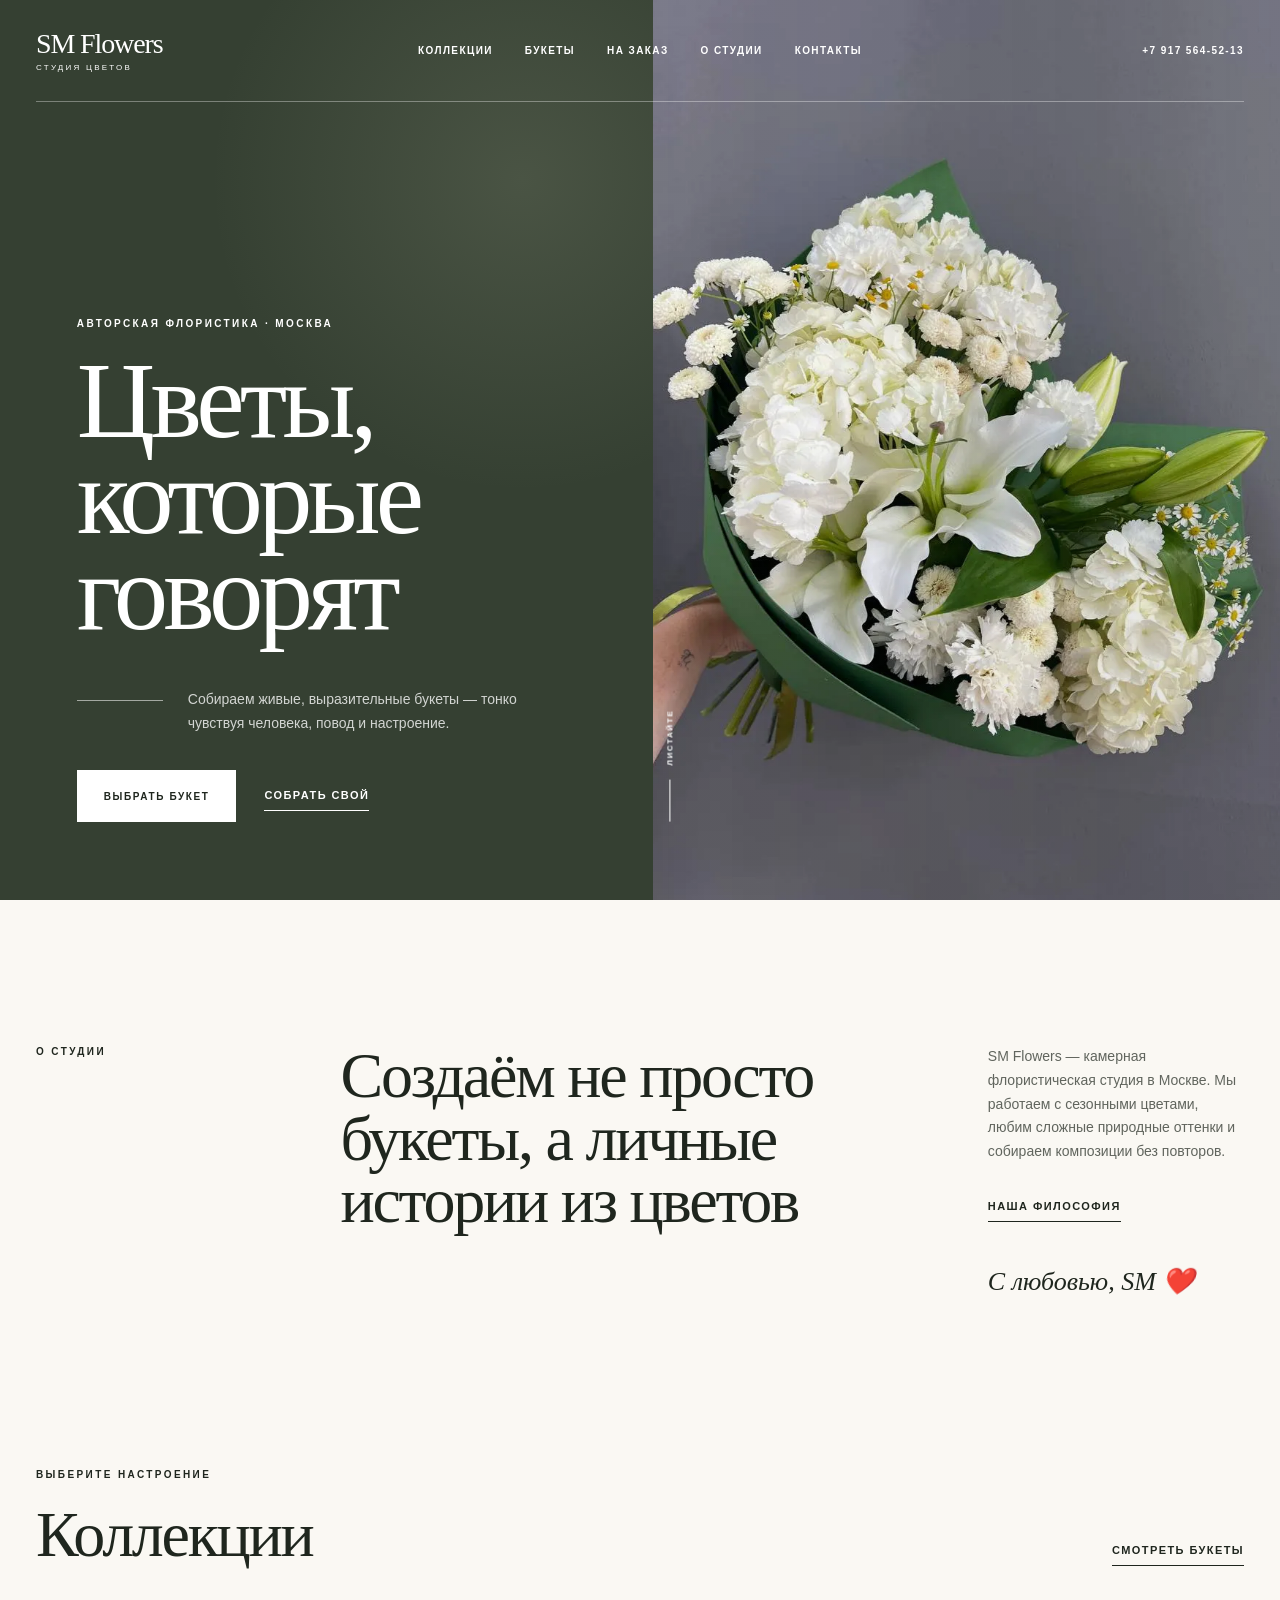
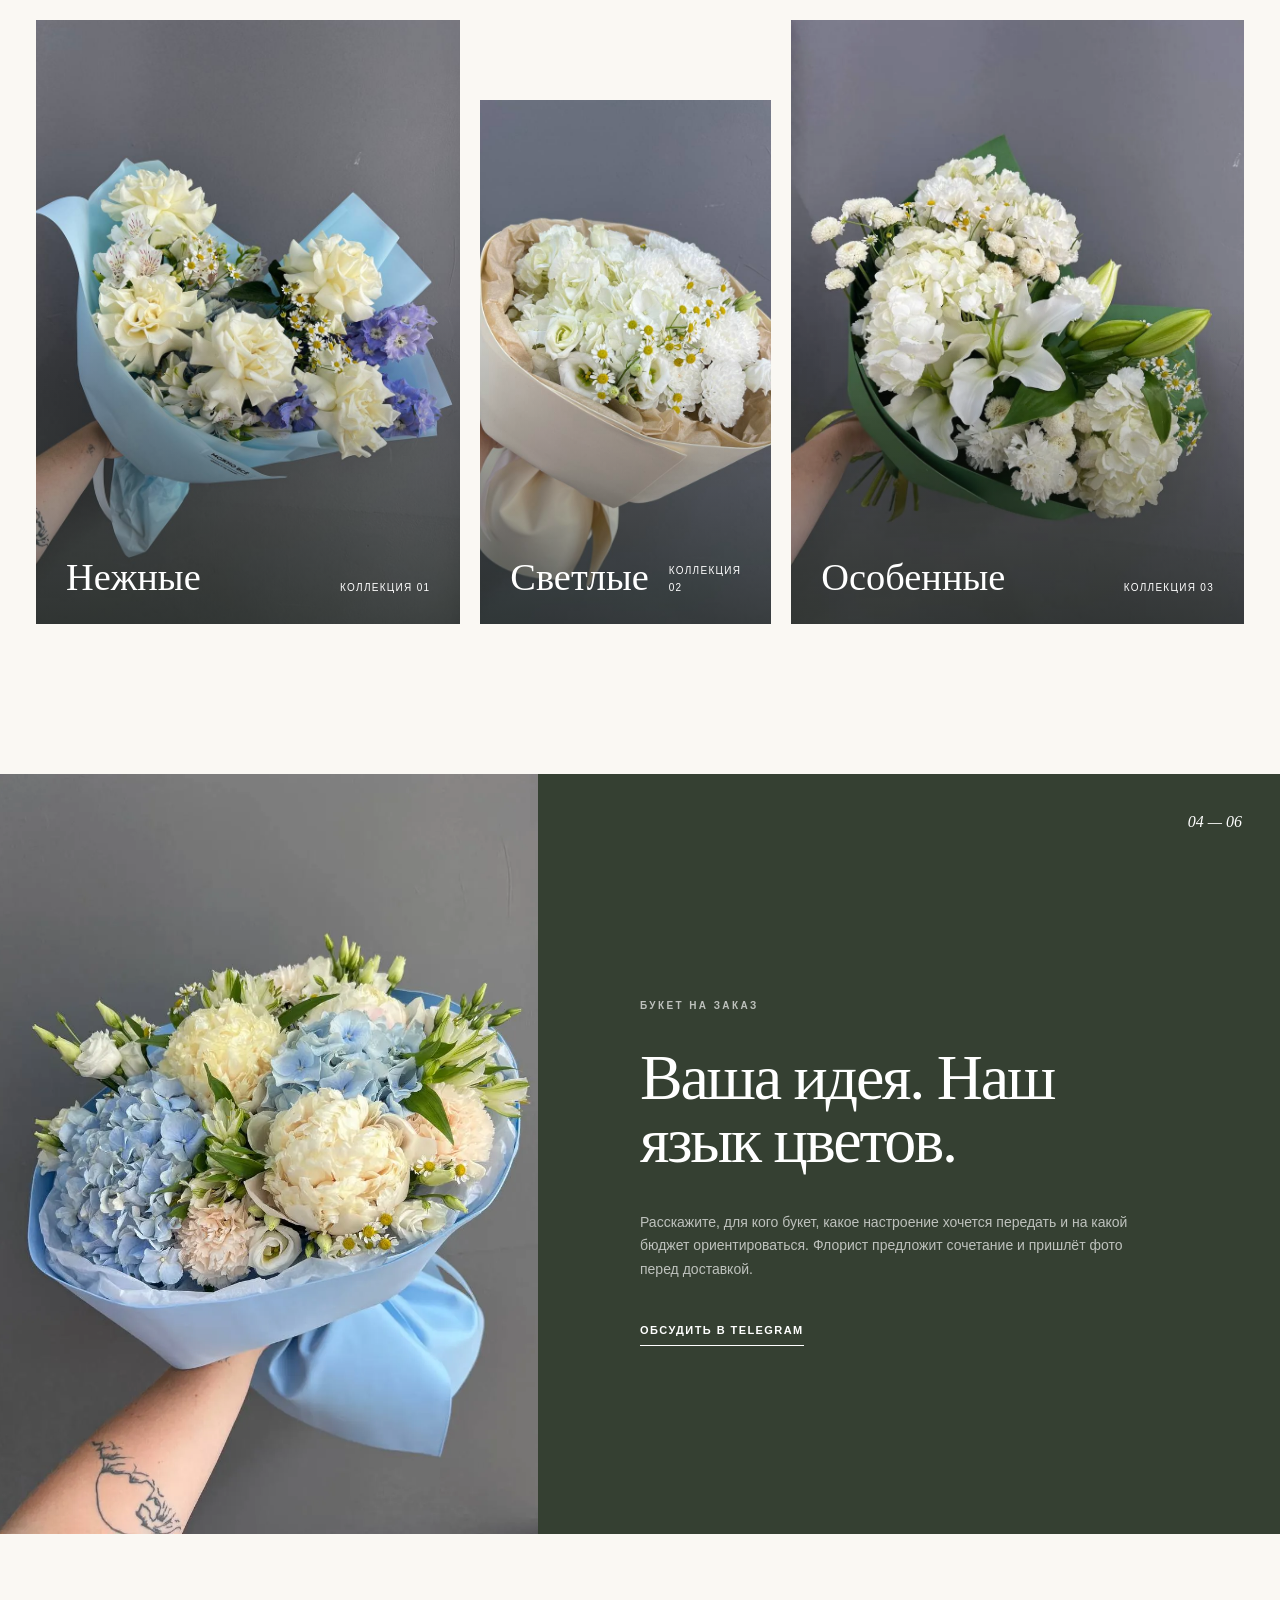
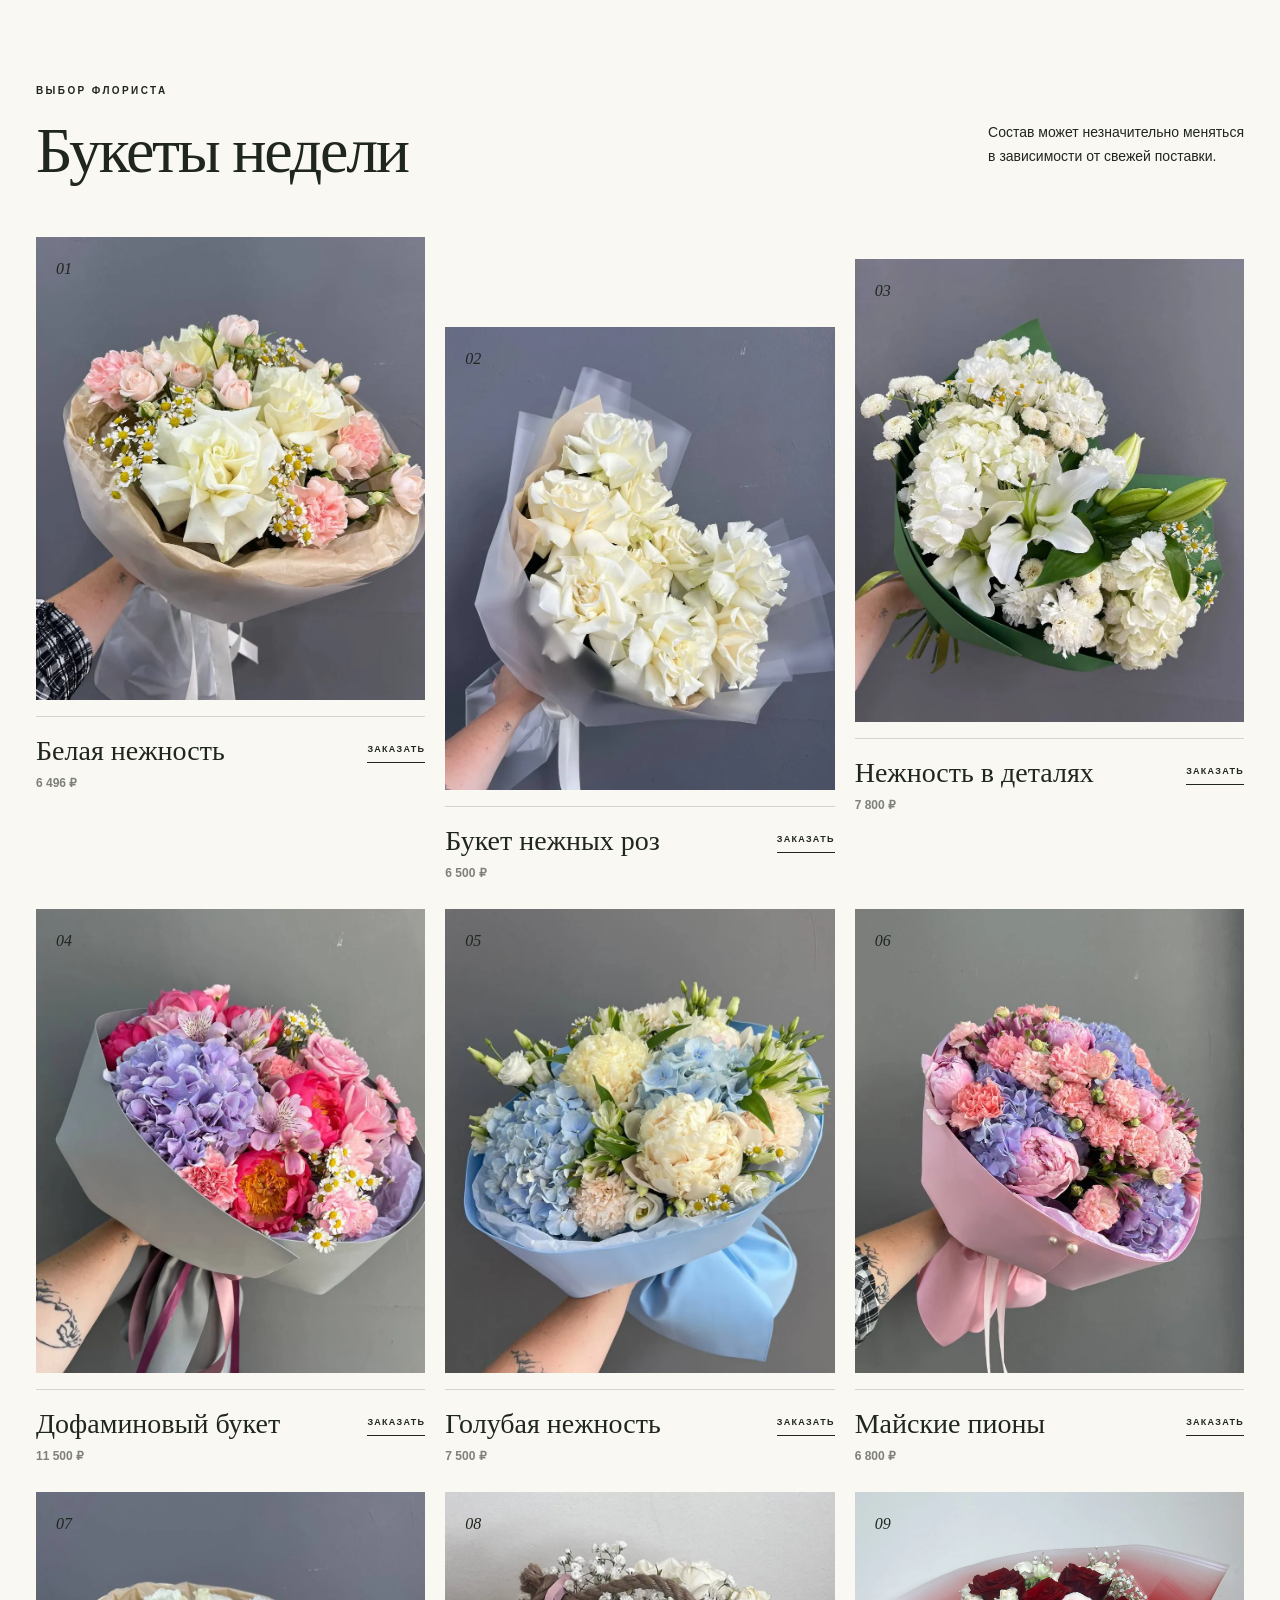
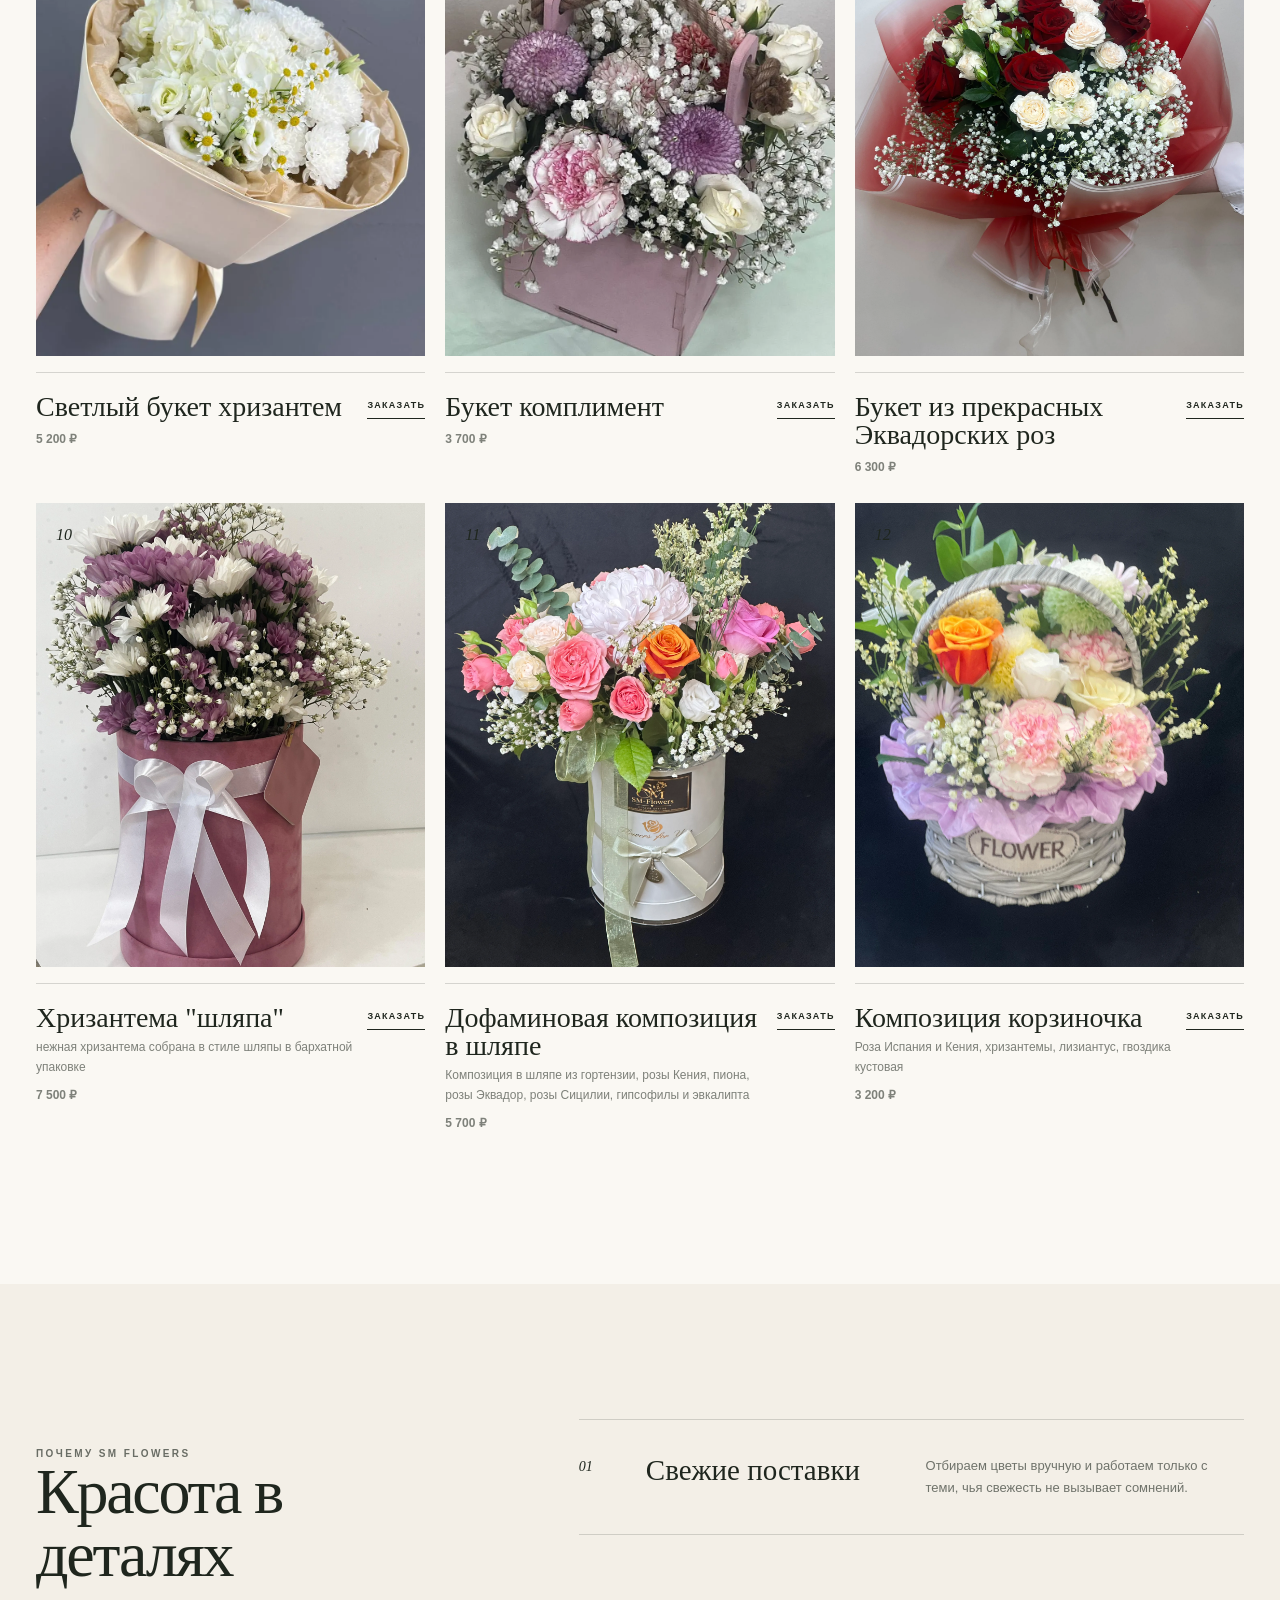
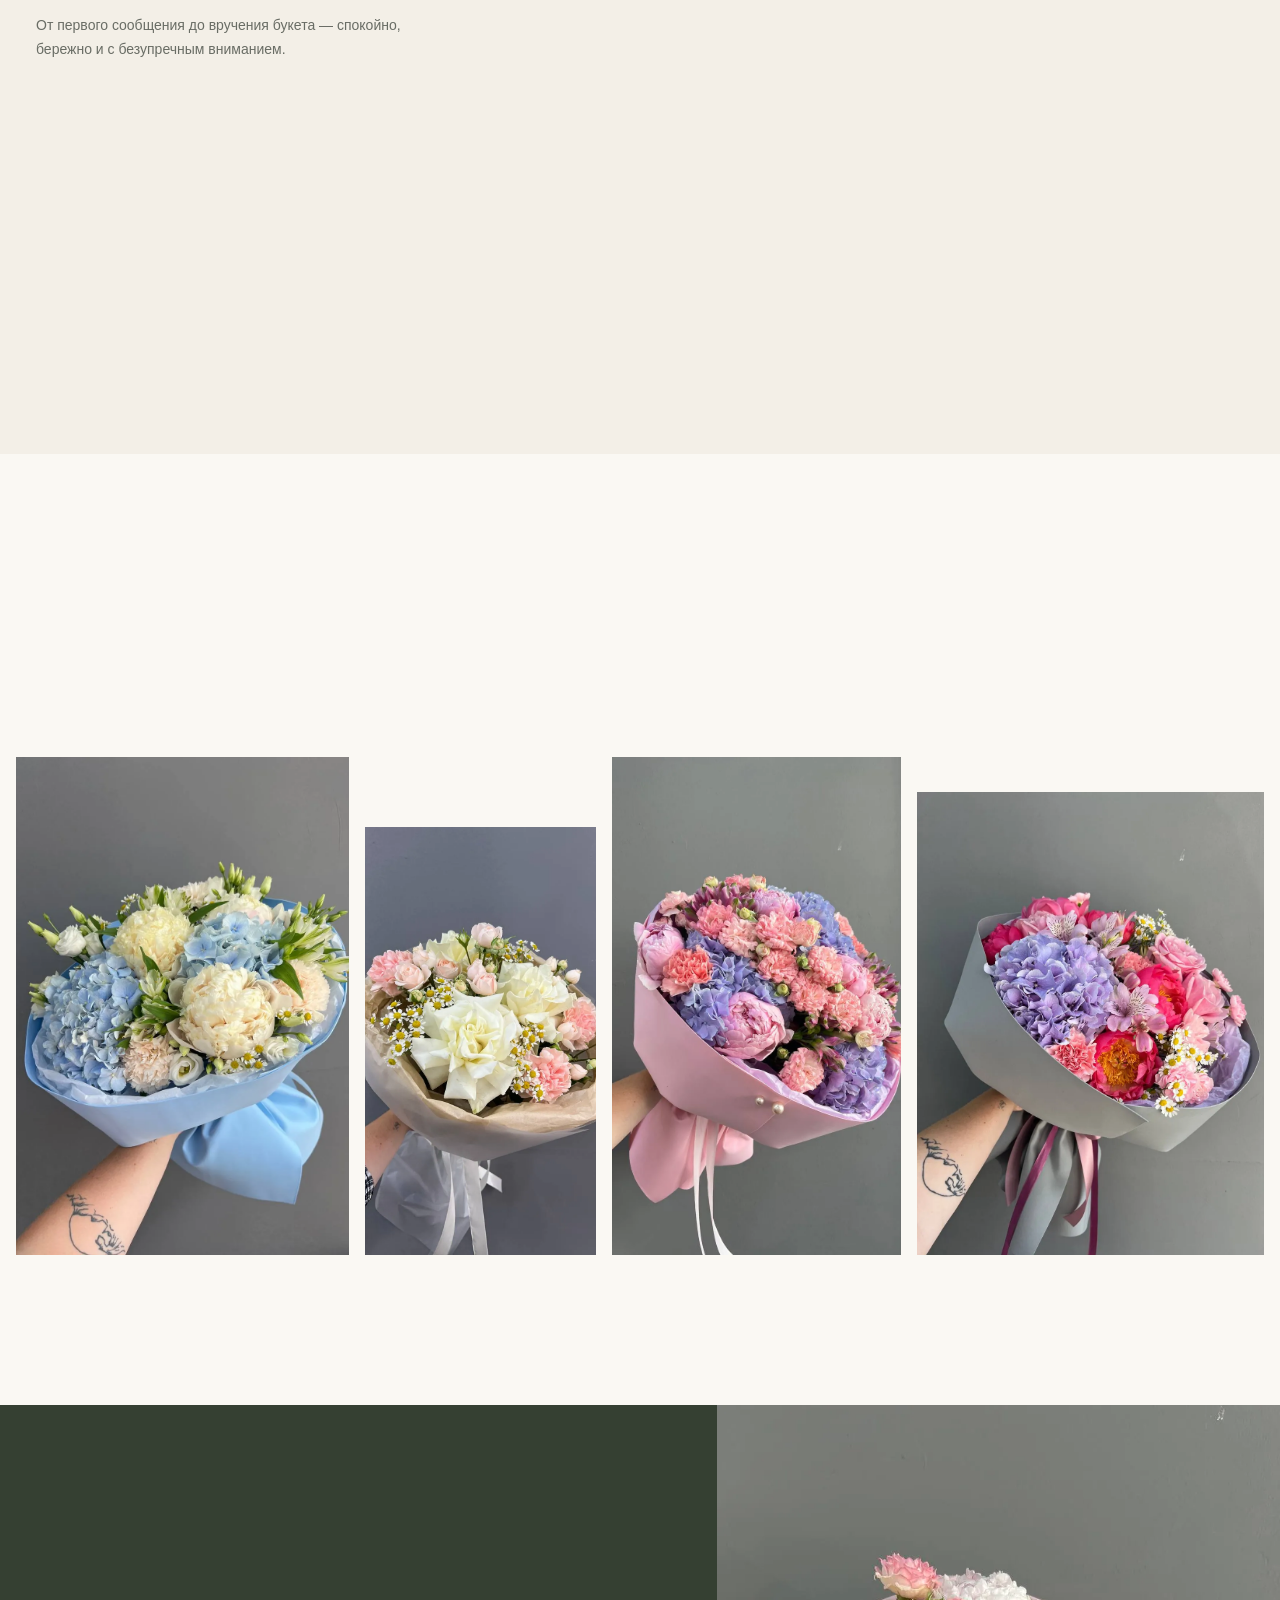
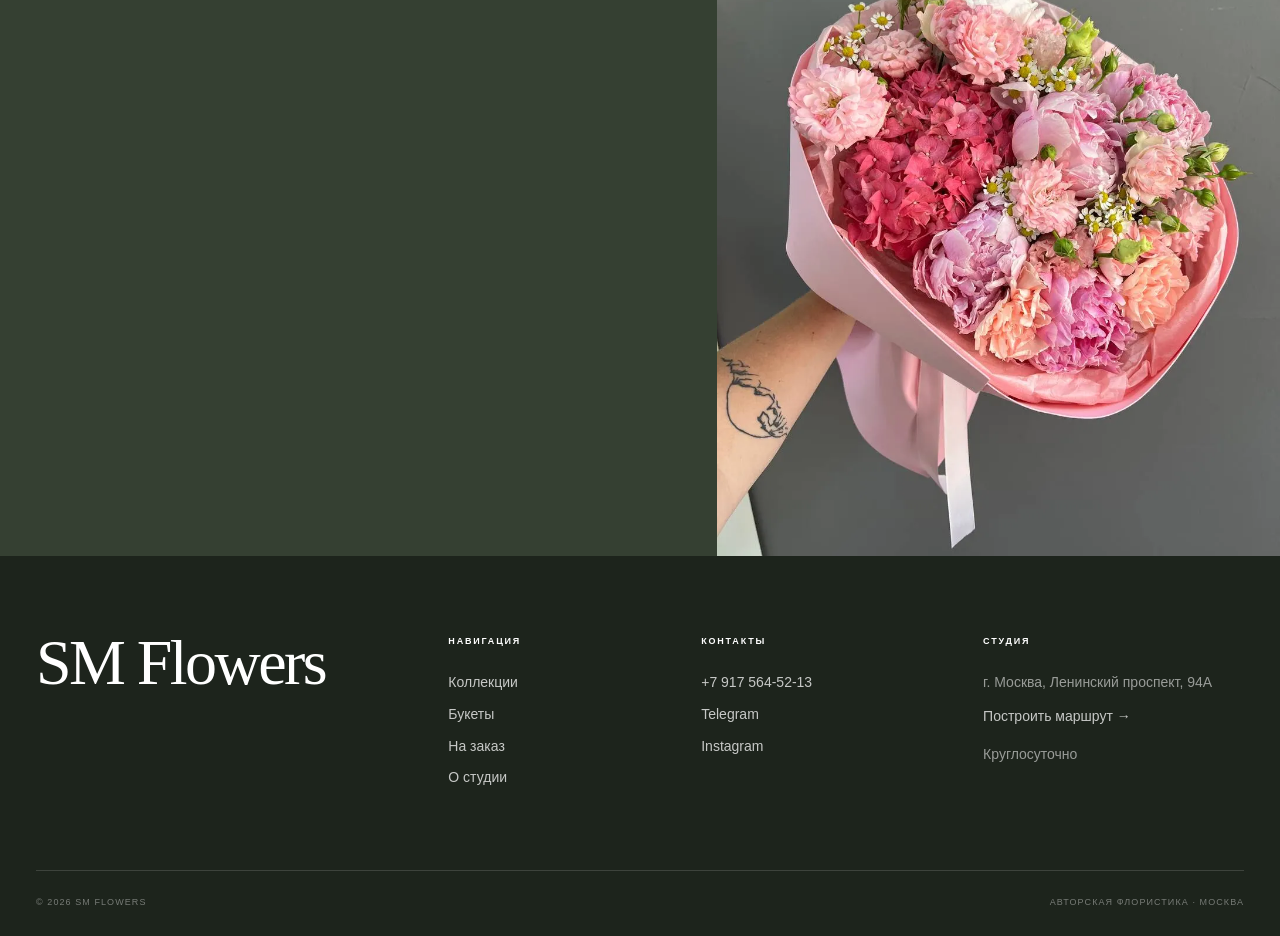
==== commit 12b481da: "style" ====
--- a/index.html
+++ b/index.html
@@ -842,7 +842,7 @@
         .modal-box {
             position: relative;
             width: min(100%, 520px);
-            padding: 30px;
+            padding: 40px;
             background: var(--paper-light);
             transform: translateY(16px);
             transition: transform .3s ease
@@ -1545,7 +1545,7 @@
                 <div style="display:grid;grid-template-columns:1fr 1fr;gap:10px"><label>Дата<input name="date"
                                                                                                    type="date"></label><label>Время<input
                         name="time" placeholder="18:00–20:00"></label></div>
-                <label>Комментарий<textarea name="comment" rows="3"></textarea></label>
+                <label>Комментарий<textarea name="comment" rows="2"></textarea></label>
                 <button class="button" type="submit">Оформить заказ</button>
             </form>
         </div>
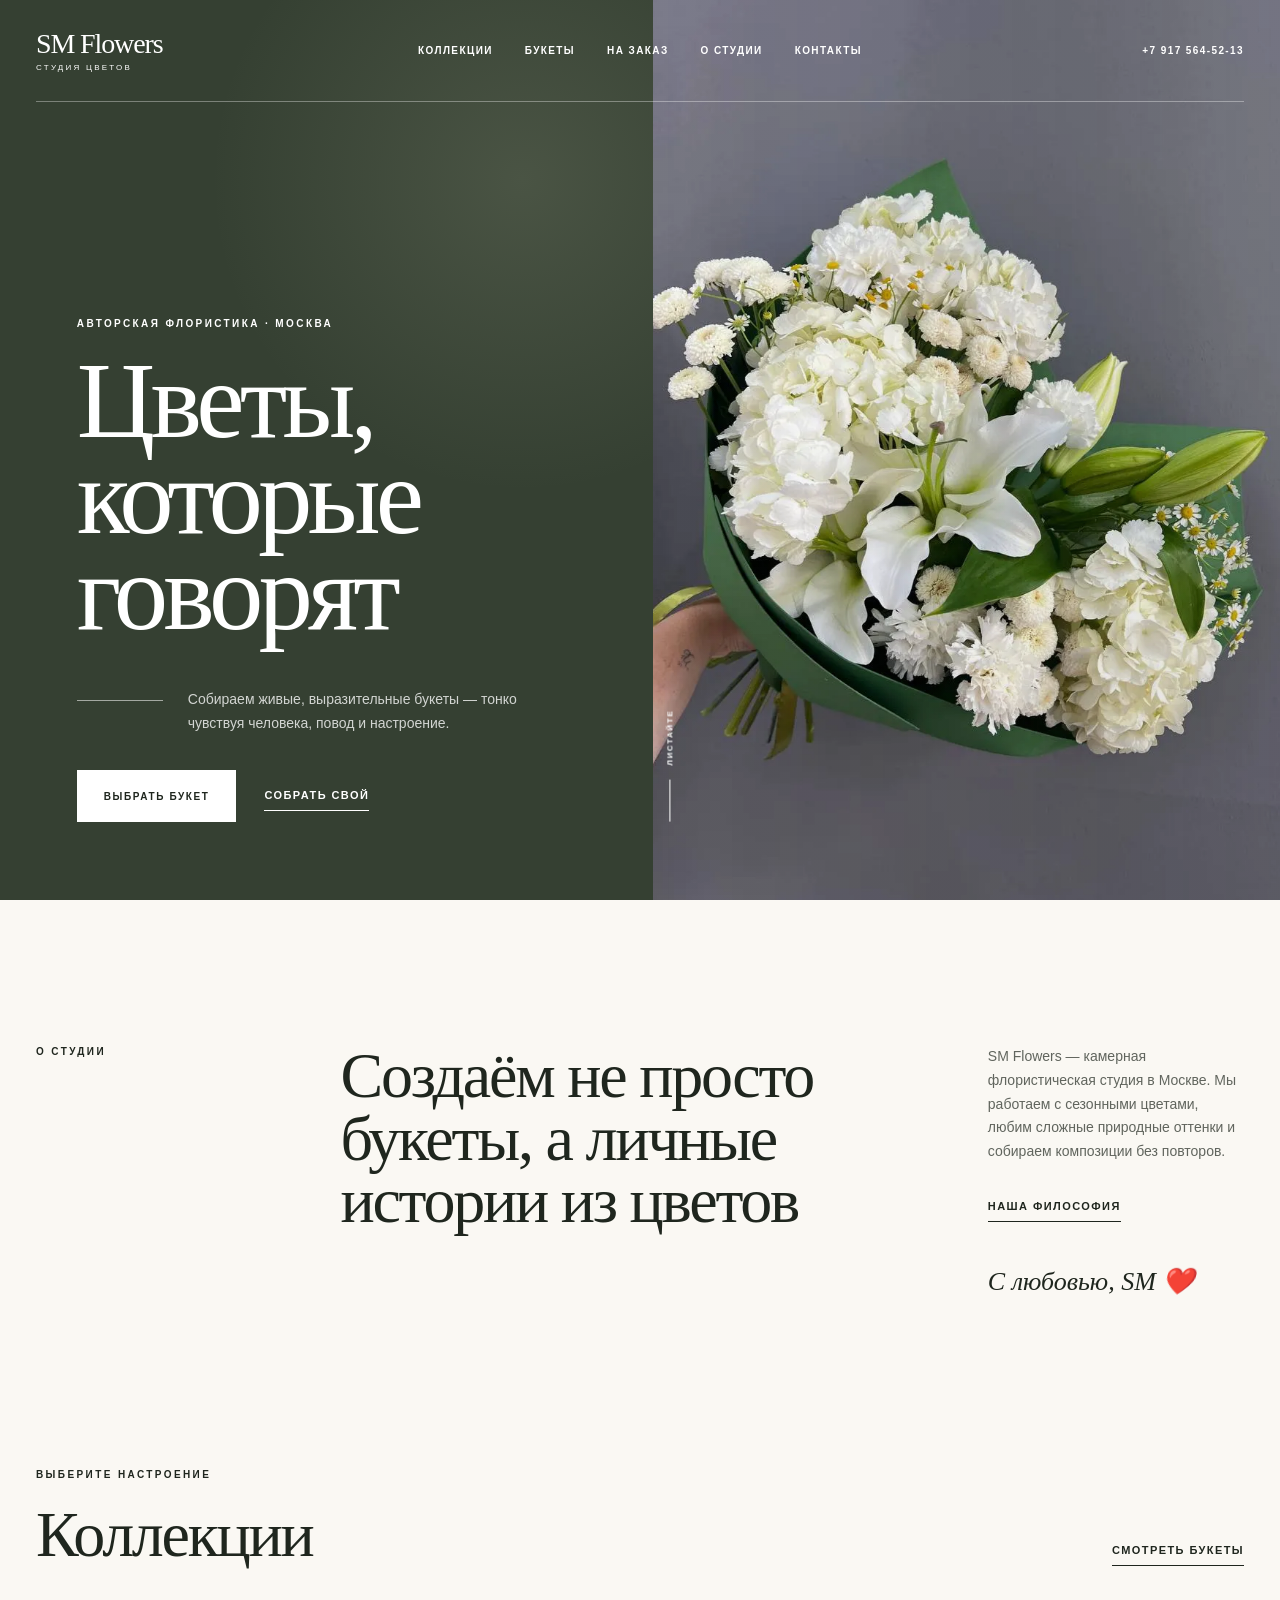
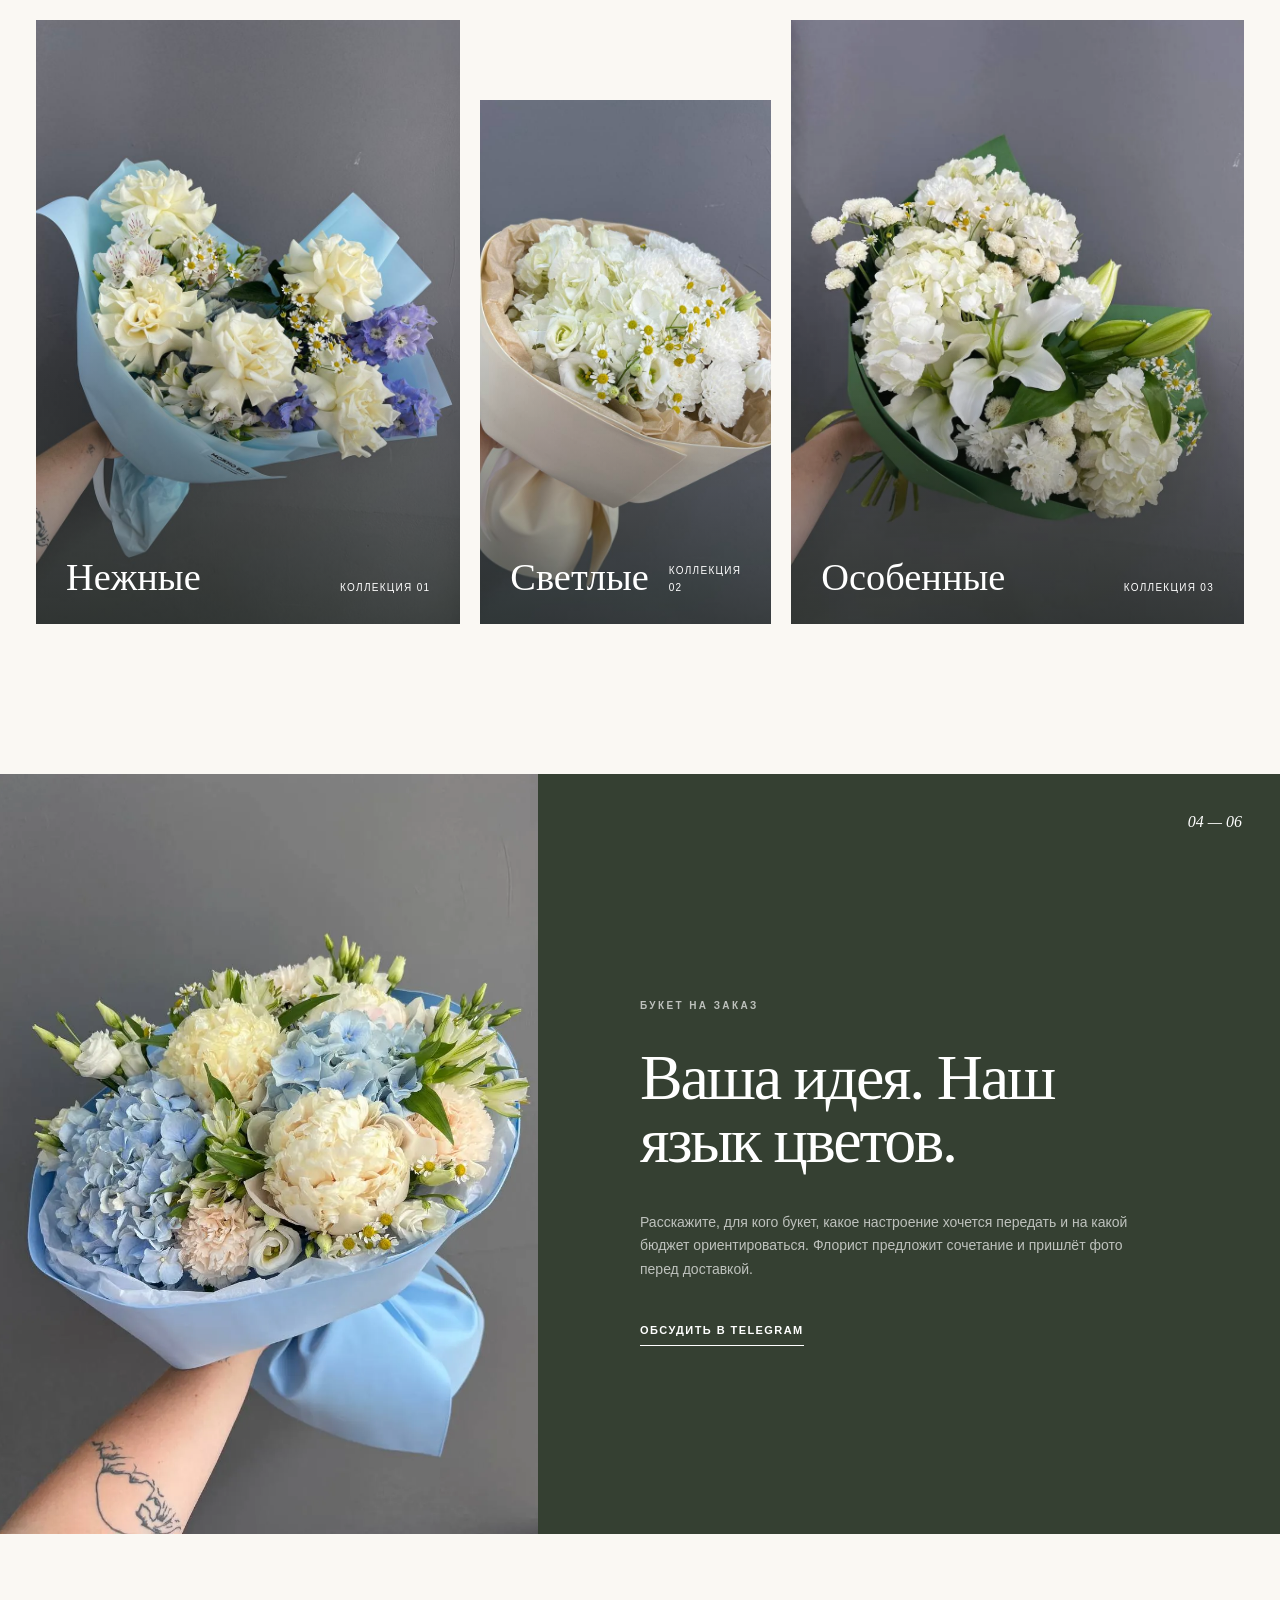
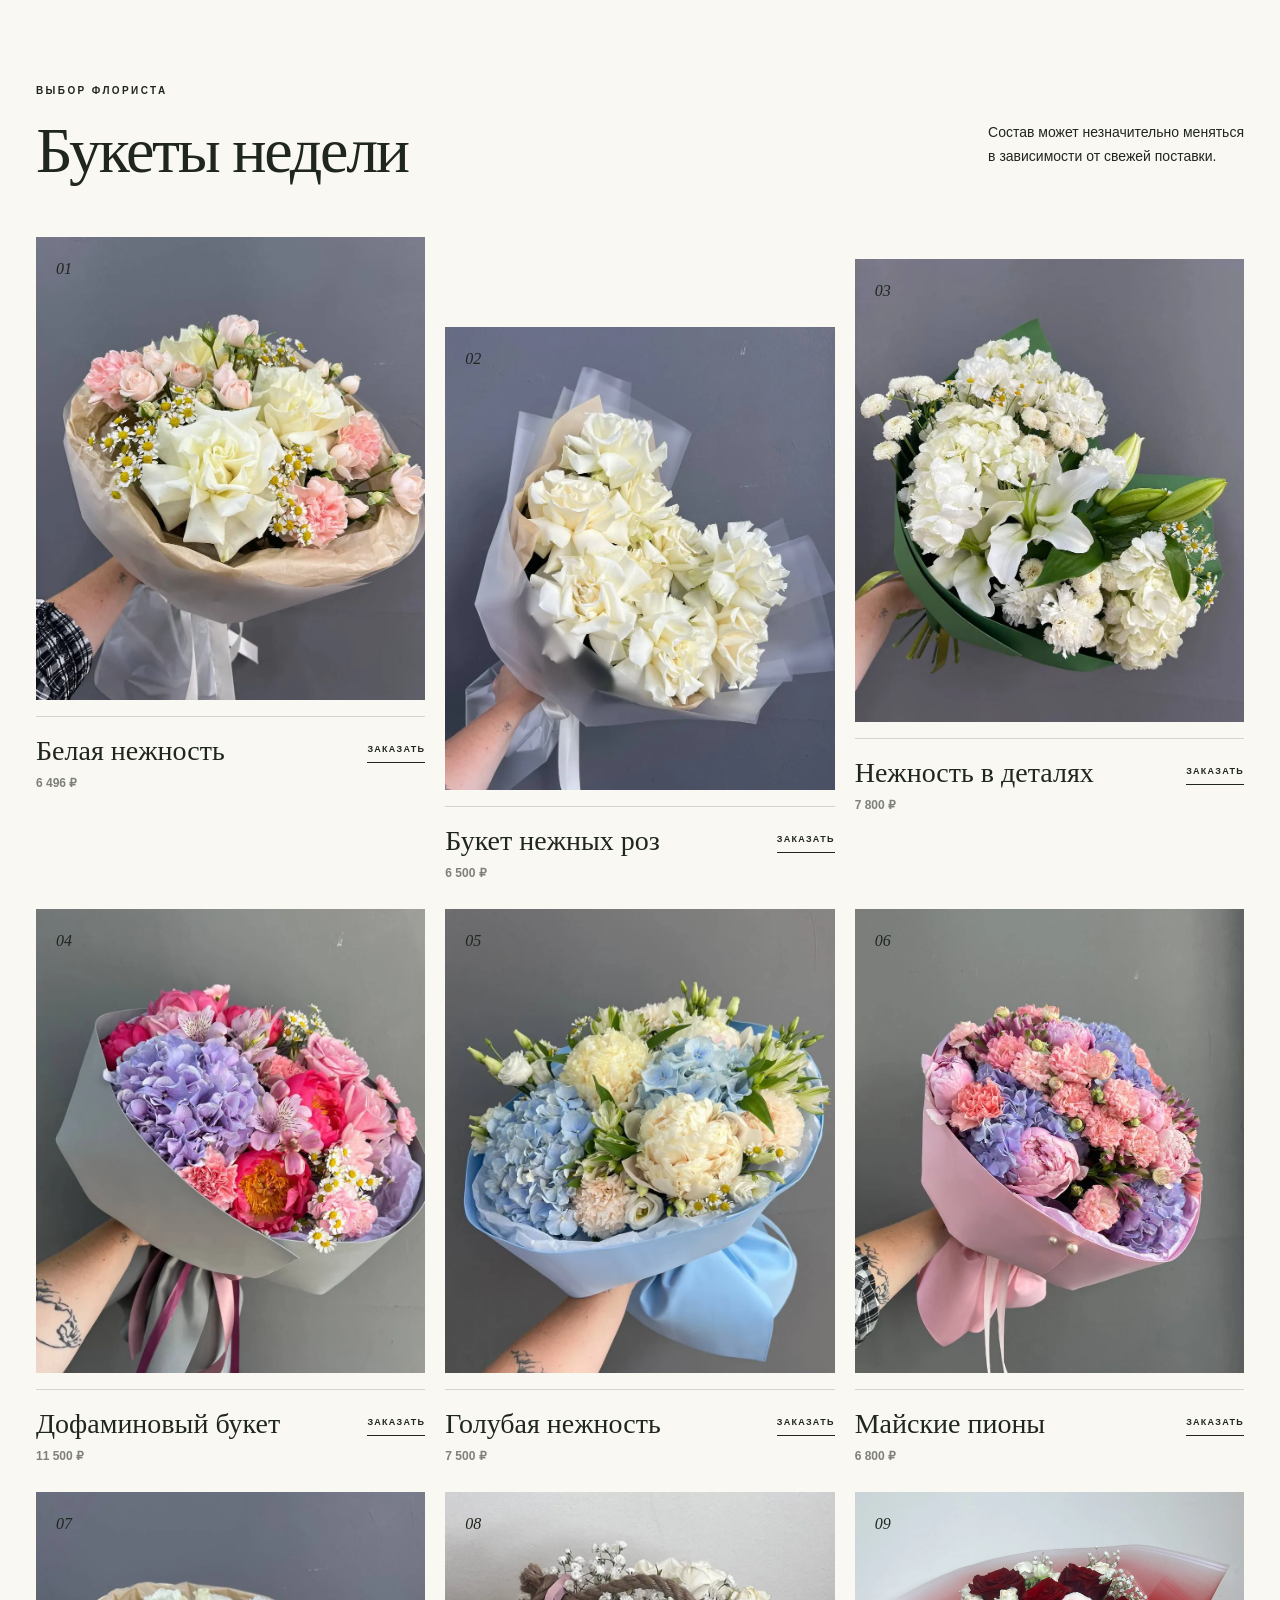
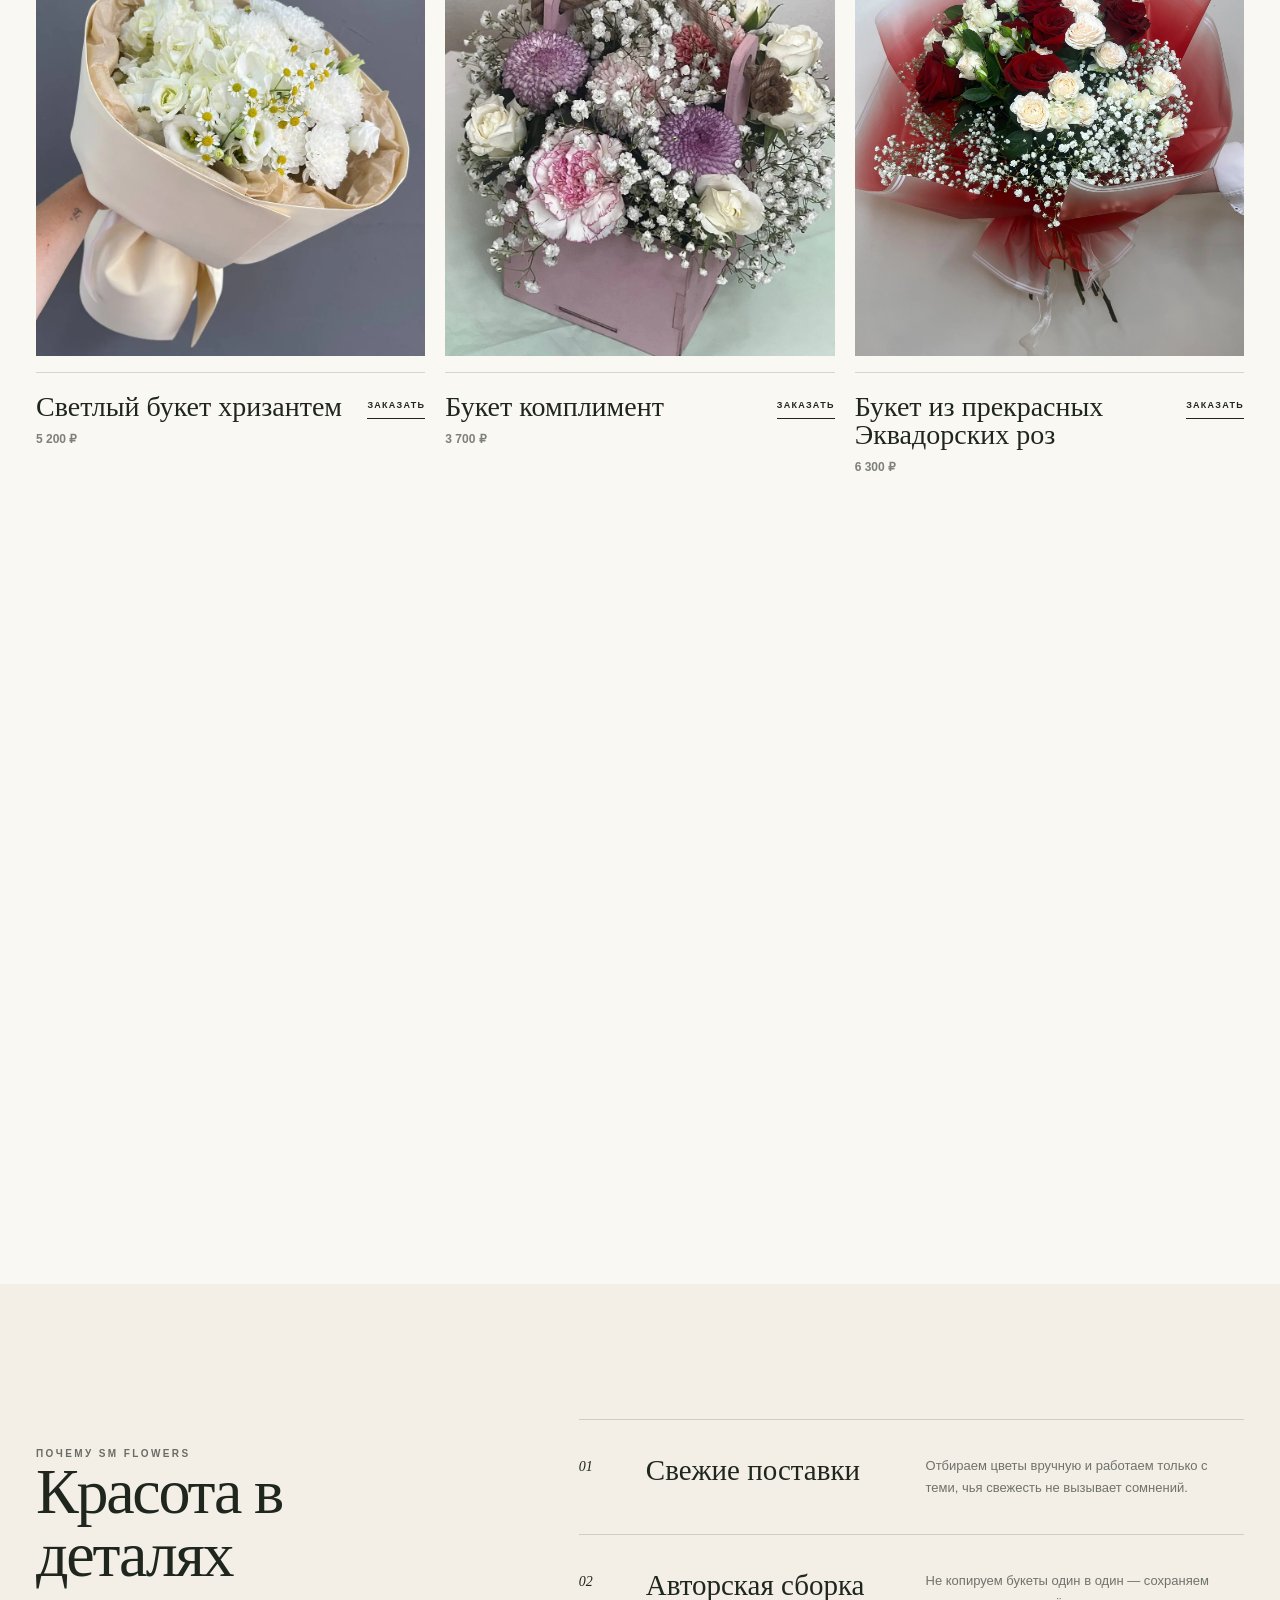
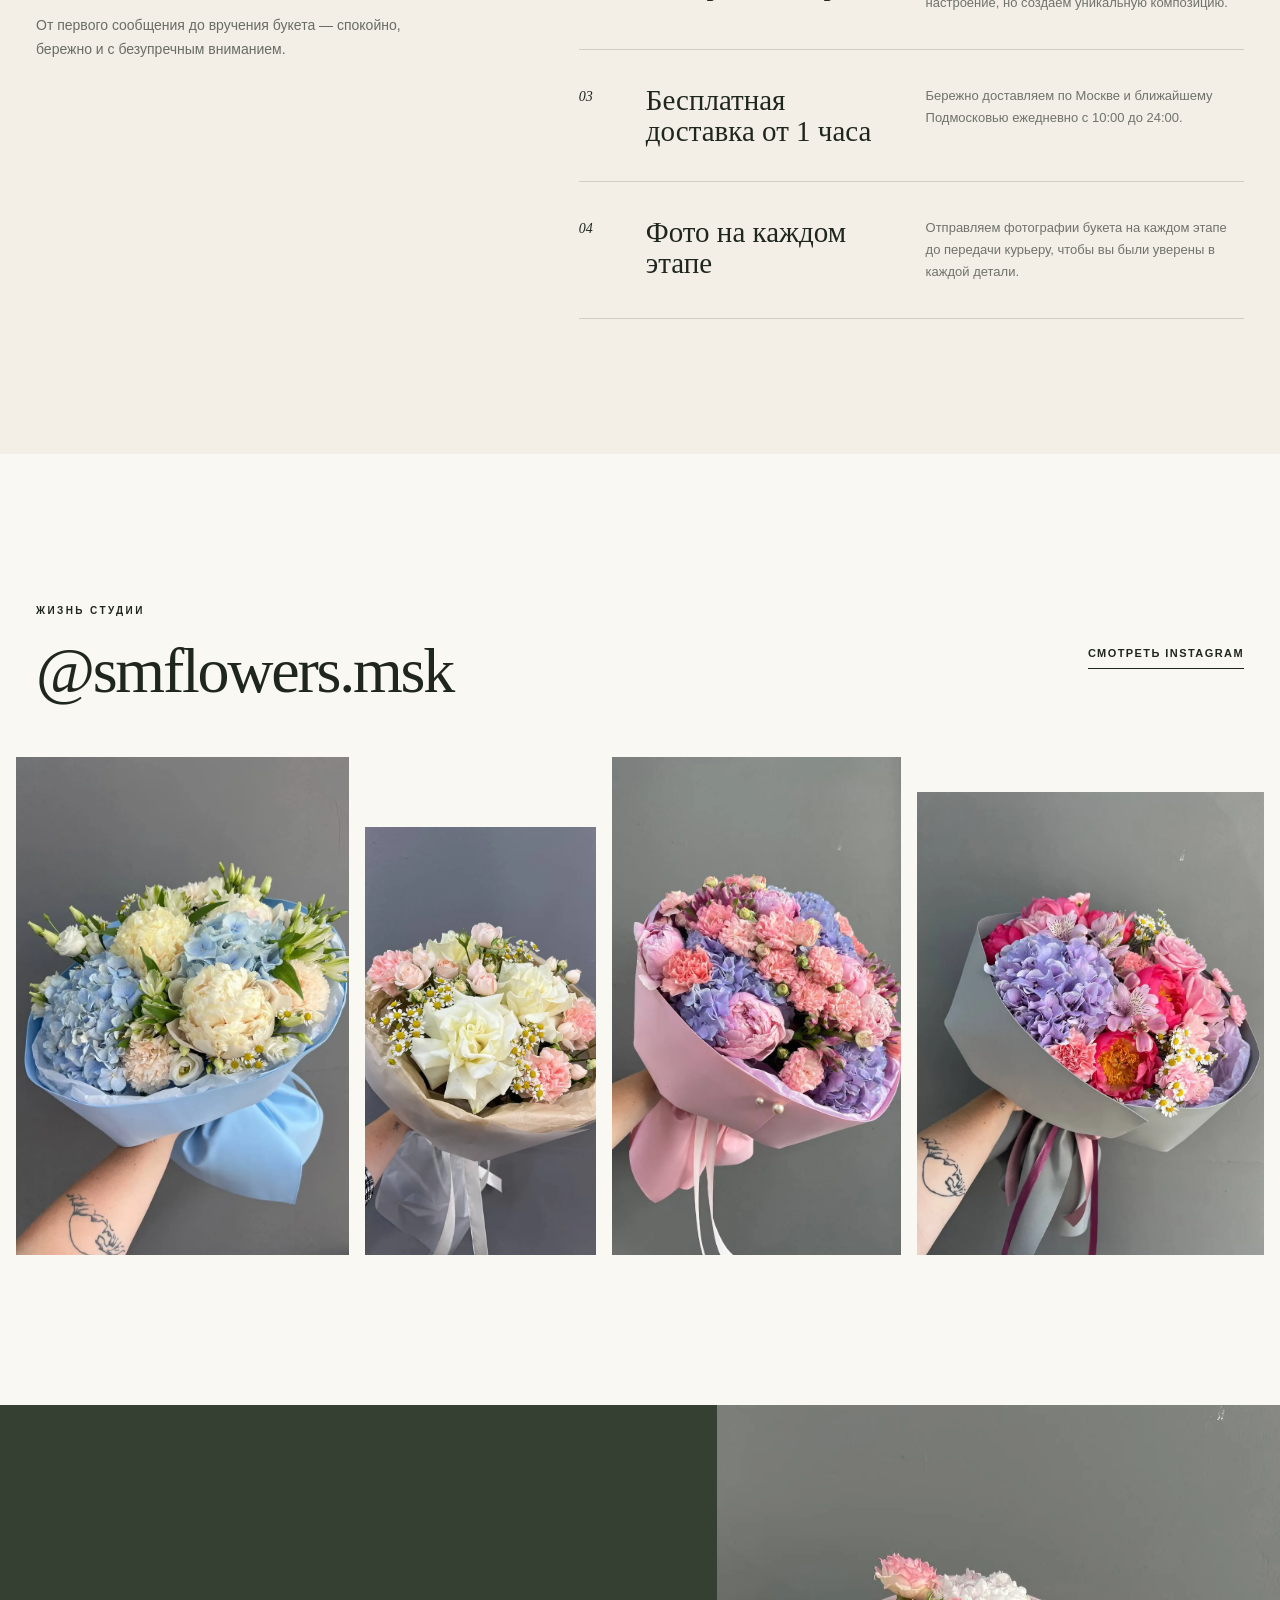
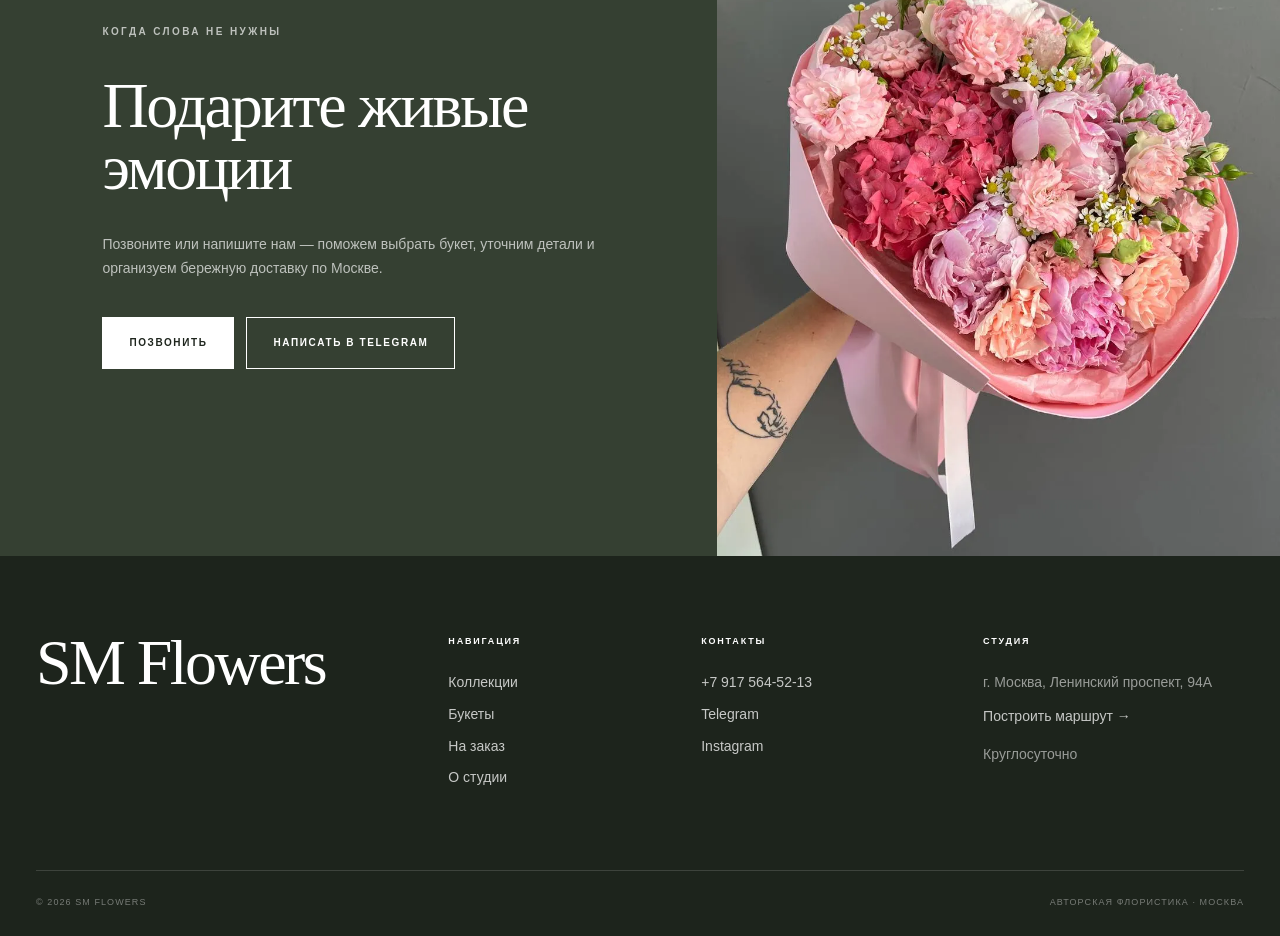
==== commit 6b7c606d: "Update index.html" ====
--- a/index.html
+++ b/index.html
@@ -1547,6 +1547,7 @@
                         name="time" placeholder="18:00–20:00"></label></div>
                 <label>Комментарий<textarea name="comment" rows="2"></textarea></label>
                 <button class="button" type="submit">Оформить заказ</button>
+                <div id="public-order-msg" aria-live="polite"></div>
             </form>
         </div>
     </div>
@@ -1657,4 +1658,4 @@
 <script src="assets/order-telegram.js"></script>
 <script src="https://identity.netlify.com/v1/netlify-identity-widget.js"></script>
 </body>
-</html>+</html>
